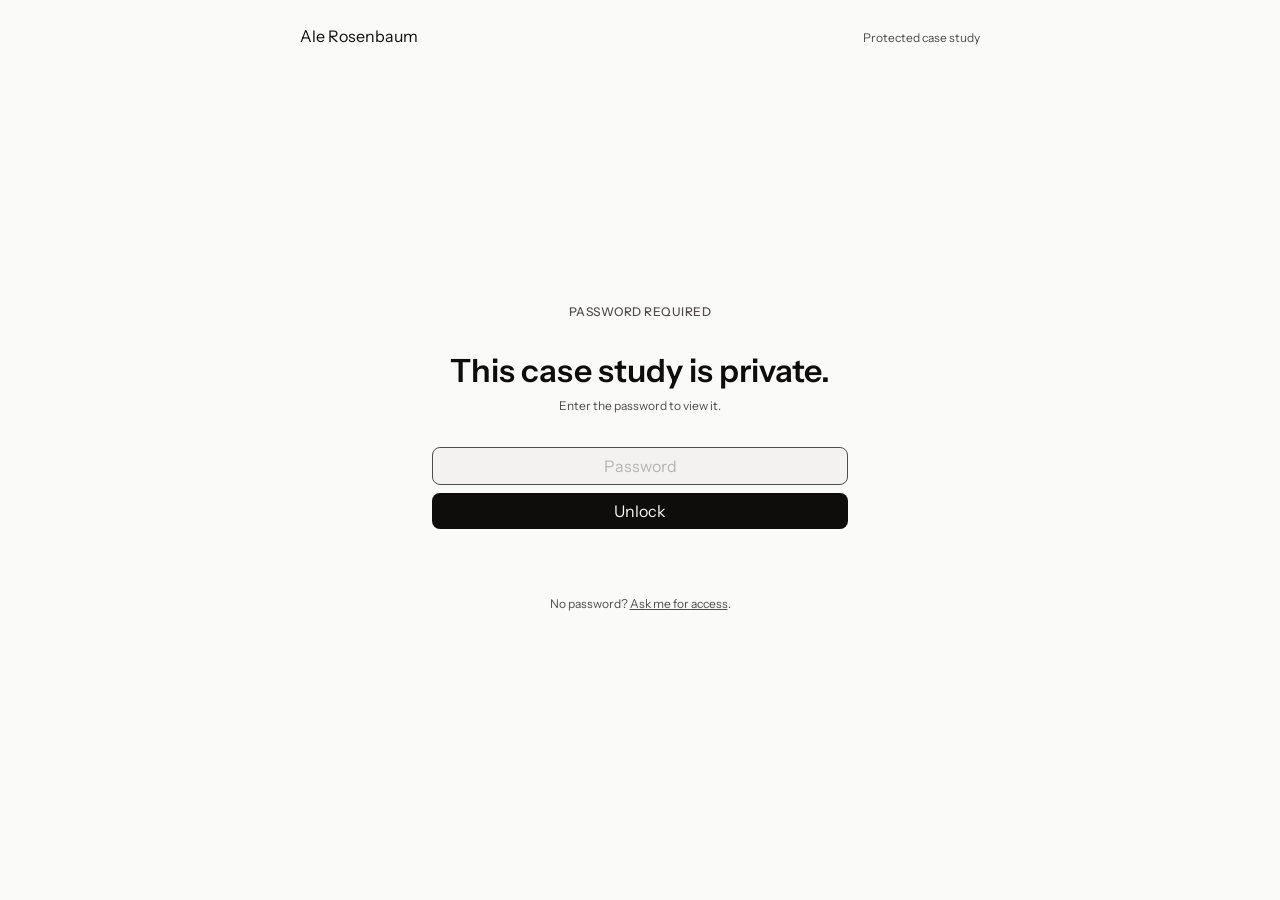
==== brenger.html @ 381de9c8 "Use bold instead of underline for emphasis in the cases The cases underlined key phrases in two diff" ====
<!DOCTYPE html>
<html lang="en">
<head>
<meta charset="utf-8">
<meta name="viewport" content="width=device-width, initial-scale=1">
<link rel="icon" href="/favicon.svg" type="image/svg+xml">
<meta name="robots" content="noindex">
<title>Integrating Brenger into Marktplaats · Ale Rosenbaum</title>
<meta name="description" content="How I turned a large-item shipping gap into Marktplaats's first integrated Brenger delivery flow, built iteratively from chat promotion to checkout.">
<meta name="author" content="Ale Rosenbaum">
<link rel="canonical" href="https://alerosenbaum.com/brenger.html">
<meta property="og:type" content="article">
<meta property="og:site_name" content="Ale Rosenbaum">
<meta property="og:locale" content="en_US">
<meta property="og:url" content="https://alerosenbaum.com/brenger.html">
<meta property="og:title" content="Integrating Brenger into Marktplaats · Ale Rosenbaum">
<meta property="og:description" content="How I turned a large-item shipping gap into Marktplaats's first integrated Brenger delivery flow, built iteratively from chat promotion to checkout.">
<meta property="og:image" content="https://alerosenbaum.com/brenger-hero.png">
<meta property="og:image:secure_url" content="https://alerosenbaum.com/brenger-hero.png">
<meta property="og:image:type" content="image/png">
<meta property="og:image:width" content="2080">
<meta property="og:image:height" content="1170">
<meta property="og:image:alt" content="Hand holding a phone showing the Brenger shipping flow inside the Marktplaats app">
<meta name="twitter:card" content="summary_large_image">
<meta name="twitter:title" content="Integrating Brenger into Marktplaats · Ale Rosenbaum">
<meta name="twitter:description" content="How I turned a large-item shipping gap into Marktplaats's first integrated Brenger delivery flow, built iteratively from chat promotion to checkout.">
<meta name="twitter:image" content="https://alerosenbaum.com/brenger-hero.png">
<meta name="twitter:image:alt" content="Hand holding a phone showing the Brenger shipping flow inside the Marktplaats app">
<!-- Google Analytics (GA4). -->
<script async src="https://www.googletagmanager.com/gtag/js?id=G-VXNMWSJCZE"></script>
<script>
window.dataLayer = window.dataLayer || [];
function gtag(){dataLayer.push(arguments);}
gtag('js', new Date());
gtag('config', 'G-VXNMWSJCZE');
</script>
<link rel="preconnect" href="https://fonts.googleapis.com">
<link rel="preconnect" href="https://fonts.gstatic.com" crossorigin>
<link href="https://fonts.googleapis.com/css2?family=Instrument+Sans:wght@400;500;600;700&display=swap" rel="stylesheet">
<link rel="stylesheet" href="/tokens.css?v=76654bd0">
<style>
*, *::before, *::after { box-sizing: border-box; margin: 0; padding: 0; }
html { -webkit-font-smoothing: antialiased; }
body {
  background: var(--wash-color);
  color: var(--text-color);
  font-family: var(--font-sans);
  font-size: var(--fs-base);
  line-height: var(--lh-body);
  min-height: 100vh;
  display: flex;
  flex-direction: column;
}
.gate-nav {
  display: flex;
  justify-content: space-between;
  align-items: baseline;
  max-width: var(--column-box);
  width: 100%;
  margin: 0 auto;
  padding: var(--space-3) var(--gutter) 0;
}
.gate-nav a { font-size: var(--fs-base); color: inherit; text-decoration: none; }
.gate-nav a:hover { color: var(--site-color); }
.gate-nav span { font-size: var(--fs-small); color: var(--meta-color); }
.gate-wrap {
  flex: 1;
  display: flex;
  align-items: center;
  justify-content: center;
  padding: var(--space-6) var(--space-3);
}
.gate {
  width: 100%;
  max-width: 26rem;
  text-align: center;
}
.gate-label {
  font-size: var(--fs-small);
  color: var(--site-color);
  font-weight: var(--fw-medium);
  letter-spacing: .04em;
  text-transform: uppercase;
  margin-bottom: var(--space-2);
}
.gate h1 {
  font-family: var(--font-sans);
  font-weight: var(--fw-bold);
  font-size: var(--fs-h3);
  line-height: var(--lh-heading);
  text-wrap: balance;
  margin-bottom: var(--space-1);
}
.gate p {
  font-size: var(--fs-small);
  color: var(--meta-color);
  margin-bottom: var(--space-4);
}
.gate form { display: flex; flex-direction: column; gap: var(--space-1); }
.gate input {
  font-family: var(--font-sans);
  font-size: var(--fs-base);
  color: var(--text-color);
  background: var(--gray05);
  border: 1px solid var(--hairline-color);
  border-radius: var(--radius-s);
  padding: var(--space-1) var(--space-2);
  outline: none;
  text-align: center;
  transition: border-color .2s;
}
.gate input::placeholder { color: var(--gray20); }
.gate input:focus { border-color: var(--meta-color); }
.gate button {
  font-family: var(--font-sans);
  font-size: var(--fs-base);
  padding: var(--space-1) var(--space-2);
  background: var(--ink-surface);
  color: var(--on-ink);
  border: none;
  border-radius: var(--radius-s);
  cursor: pointer;
  transition: opacity .2s;
}
.gate button:hover { opacity: .8; }
.gate button:disabled { opacity: .5; cursor: wait; }
.gate-error {
  font-size: var(--fs-small);
  color: var(--error-color);
  min-height: 1.5em;
}
.gate-hint {
  font-size: var(--fs-small);
  color: var(--gray20);
  margin-top: var(--space-5);
}
.gate-hint a { color: var(--meta-color); }
</style>
</head>
<body>

<nav class="gate-nav">
  <a href="index.html">Ale Rosenbaum</a>
  <span>Protected case study</span>
</nav>

<div class="gate-wrap">
  <div class="gate">
    <p class="gate-label">Password required</p>
    <h1>This case study is private.</h1>
    <p>Enter the password to view it.</p>
    <form id="gate-form">
      <input type="password" id="gate-pass" placeholder="Password" autocomplete="current-password" autofocus required>
      <button type="submit" id="gate-btn">Unlock</button>
      <div class="gate-error" id="gate-error"></div>
    </form>
    <p class="gate-hint">No password? <a href="mailto:alesrosenbaum@gmail.com">Ask me for access</a>.</p>
  </div>
</div>

<script id="payload" type="application/json">{"salt":"XgG22ait2ogkDpAghJpIlA==","iv":"+gMbHD+MfeRUhUwr","ct":"3xi5huepvZDnwLCsNQYXFFwarR68y9B2tAN1ujJgaCv4TMz6moUw9oOlrnkNKnM3EEZJExkuZr59v0bFDJetBJyKGpbymybIgZdUGTa8hYCLU4lE1Zhm1XmD15Gl7a3p8Wsly/O4PySgueJWkIKiSpgKsplfO+cv9ytAqOjsPARjo0mkJyHsdoH3zZ6mYnrPi5IQu0ZyyJJM5fn5PDvMZRc9MTpBnusPlifeP162edZTKyDCXNTwNIXNH7Dq71mS+ZK7jt/z/[base64]/gRNO02MF/IVNq4qaappQSPU96enE+5hMYLaSrvoYzuf1bBAIMXZXhljDI5OBzqhnt+HbdrUAQUs2JA7FvdHC7wOYD9sxl8DG0vsE72VDqbkuS4kPbpqo8TpAJU9CTF8nYbIJPU71+WBFOKUGWU/HCRQdzyWFNxH3hA15hR5zrSjko7dtbnolK/hSTTfZFcwYZRdeDgwQRtkRHta2KUmtoD5YL1DtWH6K2By4nHZDH29hShGecpm4HgStXZtwyRQ9hPsyNZ9O/tl8GyBMq/9utJz+XQhV7aBUoxP/TcoieAmySAqjSw6nPVTnvYK5DMQxL4sQbY2nI9LoesJqyNSOGNK6wBAgaAY2+rXpgYavQN+ptwekVrSJq/gliiGaRqrlxb5l8dhEy6BanP1WkrpL1u0HCtVO47ymVD/D35bT9LjmMAwG9qKGhDDLymEOYY1Xbnv5YqVIVfuioUxDkXDUn/0ALsg/fqUPyk7/CzB44D3WIa9UzeuMzAkkvKmv5l1LMVFicjWYWRO7ba6OYT5Fle0mAUK1USvj+KDtL9KYMpo/4+5edQQebePNYEYKp9SffPMUBdCACeWjcZzBRw4dJe/yobgllEC3WUciAnoUeii8JxhDfNTE9sJ2d/QbjiQg+jnsmK8B0r6BS84teJyOU0rSnCXOS7FNFrJ0ifc3A4g1PsLXERK8znbXKFus2GkQ6SO9Q6x2Ktah/A0p653SE6m7fbOlew2QvapuPFoQW3g5ERaSDKFxqpHXfZX7SeeVgDxroi/Q7oBWEnFy/s10rWrhJZJmtHb+Ec19udI0k4USr1P6NQJNeQ+kHqH0JkiqHWYOyAYmZLlPR+vvk9iA63ET3n/HmNodesSUQyp2g+bek1jDvnPOaOuK/IMdZiBN1tQIMSRFQrWWq0jUisH0uG1pe+Qohs5t1FZkzHT9/+QgY0NMdFmDbV4w6yL2F80ivOAOY9H550Etct+ODEnB/[base64]/HmHurmDxRa8XUzdVQHtNtyV5DaLnMKTWf9doJpXn6LXEVy9BDRwI3zAgMHIFJ6ZYPf0xmz3P44Fx+t1I9e3TTz8BIa9tYl68ppTDL7am6WBUeCOGRRl11DwjUrAAWIxWP7f+rn1INcIHt6FY61N8ojhbeaT7jVRLHSXzbMiJLYepnV0A8kJ/xpizSqyg/EaOTq9CMFnZT5p6086uRreRZLfpe1JeOP5ggWnxG+qeq6Mdge7QJ/vXWOjpFHBPBcKUOXPrIdzMkoFoZpuYI2UhgObpjhglZJBCpQt0kUz4d8IJ9Z3p7SQ+Ceg3fGgRmtR0eF9DF7R9JLIZKV5gug6gZVxjJGfo9q9qRVDmiwWy7xMvLuWglMmZAqBadTEx/udwYMXuWSVMyPyAXbuBz1YyYCn+AVY66W7ABGmN+GR0e4GOigifgqcykltsI+zcFNm7KMS5q8updeQuWWij4lEBUkki257KjWfA5jSdJ7RWXEaau+WLMZAJcN1G1OT/aus3SfWZQGBaDAwnIzOMHZK0/xaD0C3Zh3AT47pLuq3ngbQ2jF7Yt3bGfSOHyaVjMy1EnzxKpU+ocpVTMA+tkw56lC6cjYfghMZlJ+Cv8HaBldde+JmDw6SnWUD11O8mAji5zM1nfCMCtnd6vpOC9zSvjZ3hujIBdj1f9SrYVbAlqPLUHTmoRxA/[base64]/t4pg7tDmntRYd1GkOVILnie/+pYbk24Aomye1xFLOjGkEyXbjjAmWCgWv259XrR+NpHzCtUQIOPN3vsspB8UFaoGPDxF1in863STAh+83b7NJP8jeg0msHeyMv0nYttT+gJcDPm8654rwrdptbCIVkANIyDNaliwryixsa2eVQi0jYFSrhU7nJQSvJj8iHMrb6jyiQ0gAdC+HEx/29GxaecKRgQPyxzx52BM6rgumy5GoXv2ag9+BRpt3H7a23KvweyECG14uTNBPFclxxFAJaRymDHpzeIAxYR/aIN65TaQjiBC8j3H2dmmyS3NvRLPiLmFS2IoBe9U/2bwOlINElzyH47qGGBbJp6oyZVlnlF8iKT2Cn5a82AV1q88k87+dU5AkZuBJWzOHQDLfm4HFlPKDEM3g0wziTVT/EP6hEsoC21+UuSuH7ZE/nnWGxyi4xdWqji3/jyjmlUVOY3Tbjl+QokDfw2z2QEwY4fpai70RKzbArCtAbSp3SLsowOjQN8OgCDwyVfrjCI92dLQ/wFr8fjXokoCQzO7yPsU9WlAO4qaFb6JanW1dsK9c1iyB4nBtzFdN31mdN+PDnDjU/[base64]/Dmy13mP7IouSJEodQZTArn8Z4yT3Th+3yyZMNnAM4CrPhoj00vMBb2JoBHRbt2BGkX6mBJNix5VbYPaHy86aEedszqMQK6BZ8h6f44q/9pNxLY+aiKZkteWCr1CuGCkcxt5bUBudFwUXnfSAhSiBdmNWeW3onLtWLIzYKLM+OLGwOMoz+YfweX77CzN/gExlFV5oYQa8wdWHNf2TBQsbXXh6takj2WNI1L6L5q8cUgFRfM5WyHDZxqPf0ZsYY8knNW5dZBDeTWnhKwf72yQbdyoNfKm3qzcDJ7gap62BtvMac/2DPvtcK/0it1oeXZVzJbBo26dOznbCgz+ZGFVSEZpq/5KaRcTGyq1KVv7DtefYFGAZ2VRd+YcQPedx1VQDAUmO3pxA4DXb2TefCjCABq7SssIww0lCvi1PnAKI2cUJYyT1tJY2zh3gg9iRObc/+nnCENOYfgaBD7iFJpCADHbsvGKEtFV0SkmH8e56iG08KNqbxeBEX9GHVEL3zSqdU0SR84hpY3UdB9GHLOgub8a+/VxiU7N2WrDsRSsW/[base64]/Ma6v2wcXNwnA3Aq6awJbhx47arq80Erb8mHjs6JmRtcNsusKThWKAS5r1dZkSeCZn5ubCRgPDklZ/6vS91iIXE3RKgmnb4kxT/IV2RAJWWsEcWkK63N5VvEGcZ9GKg/oqE92jP2nJpdJsgmyIf5OLcHAAzZIG8g/EmN2BpmQVNG8msD7qGiy9r9LKJOib5J3x4MPL3ZXrdyu4kOJFMR9oDpG0ILhoMnOy+qQjqGCkQ2YavLeWhh/oud1yglh/XLZ2mbX1MI6ZQCcLDYFzaR29h5MtWwrcmAktKHkjy76HIdcRX78RyrUbCi1xSWGyrpBavWVHUDPcR60ejDFidBKpqmgQw4Bq0xK8/JueTYodRSz2B+0aTRxjtuVWmokTZ5Nnz/LHardf/PeNlD4235yxQiGfhL9C+pAiwhCNg1Qq4kTr9kxVnyz+X704Ziqii/mI4MAI9NMdCX7NoMfEUWnqm1/PizXpvSDsgLUXEsqFPyaBVtREYKaooX/oGgV9kIGeJ96K76Y7K/HLKZh6jsYCBXXExn3b6R/MmJY+Gp+Z4WY+AiKnSNLaCngugoyrbo8rD6bqFThA8S+vOZUYjRVEYnn4sBDiKgpFeeEKS/QGATKX0IDp0tc4iUE8CPpSxzJ4lirW1U8m5Jcd0dkrBLNzEn+TscgXgmO0xGJBt4vQkjEF/4gFH/NjqWX0Osk7m91YHbLKNU1upDg90erGHHHT1JvSZzOgMscGuIhJfLQf8ntjoTAVfgRKuO8pwLUY1sD0s1sqEVwFeQhLc720xvcz6S+xMgBqrJRxOdO6xQxt2dnkgMudPyEn33jWnJGhDbN0V+3Z/s7oiY0nUSG6nfklJXGMeveVp9RGx1yRwxwi4ZVy/zY/9JpTUU9/aSO9AFeAybb09j+yYRVl19BUCIfvEDErunGY87FCbUvyjADHFCeqKJgnjUX22C8q+ou8RiZEk7VgkCqJ5I6XJ/WUnZQeI36hRITEqYJMIwYwlfVn67XRe16F9JhFgdTX4RD4mbetwg78Dwhr16o7vQA3g1QVBX8cUwnS9ZWEa2vGVmzzStyJ9jNRAF3KFVoxE6K8njEQoqWNOY4L9XmZ/O8VOUZpQB7UkPJHibzwJSL28D6I9YgAWm+hag/A10Iai7sh/QhIyrDiTshtLakY8KeRO3sgZ9qRaKARjWsgrqYPCkG2+PwNklN94qlI4/4zAgyGCjdISknHt+mO4wFCboe7xv/yc/jjPU08ov+AWeFtegMp5Wn/BplcwFcnRSuWjhG5vzcFk7e3wrBCisloGCKHmD269WeMdG8rE64/[base64]/EUJthZNznrRuyqVQTvL7kQaJ5md09kZVB6UpqZxQHnf2n/OcFRiufx+yxqiYEJYYujmgfdrrHAl4vn6nVuIwi689VGmkhQS2MTiktHkt/qO2qYPxUOK6hct7kiid2Xl8O3elPRMVp3XpoPGOIadqiAPeG1M/bWe/MJE684Ow/pCNysv0bjO463IQzzrIKWSDq1UInFaKqtJUhX+6Uf7leIvGoOGCe92FjsKDkDhH1MnbXXIK7+eI8yXcv+3b5mcs3qsyy1pVoEqU21HJLNJht3SuTecNUqHHTC9HGdDct8xZ+Tg+ucLaOVWSy3ATcWlYp5VPQ5eFgdSjD0TpgR82sdJreZneF/PdBxkCC68doxYDKjf54ZcWwaSYsWKRYgGjCIDqyWJmkX2kse1RQLawz2CN9kaTB/Wpn5Nm3Z51fxKgK/AQFkcsyuw3AkexSuoZBu/RmSwZuqbsla6MagY36A2SnZ8TRC2q6VWg92ia9tD3ii+1AaLUiLJy27BKCx50u9hKw3WQZkgwWx/FN7qMRuplH1RX7uRMIzlgeiQlTfhM2fwMBYzrW4OOhXkH42zyx+mwIh7RCGmivUnt+6j92UOsKdfupCKkstp61HbT6ZSFX11HwKBx1nFPEpM3NjzkSB7IXVWMcp89oDlYtQC3S/eY9C5v0asJLZX4+Qwca4tQvSKqghfWqoBpvRsIZp3e8qEtnEVtXOMn8W0P+WtG4lQCRLYhrXW1HW6jEJrN8cU74wELOjD8aWYM9j/yzDmRrfRIoKnXN8z8zl64uLd8Y/RC6ajyzHBJHGZeuLK9G4E8CN0uGw6a3mRNCP5HIdAAAb9Qb+E0BdWthi9GZuDiu2/psBl774UsRl6FHpqxIwUutcG4B0WKXt4yCARyvhQqcvM5ogcPFn/XLjQRip5uQUT99v7A773fGH8sruUesPjUHeKch8dMdHakqxkOYRAT29IVBiw0DHqiIDvMdKxWNX16hM6Ar4/tP1wHLz95AD0anvstaonvT1uT3v2gbgWNz4N38lYHBW9UkbWIX5KjIchF33L6TRn4BR9JZMmwU1UL/qWHWhEEDZ+sdU0IugrZMibwcS7umKbD+LL/L2MicfgHCpP9rZ42yiBqszpRgNnVSvvHqTL1bjFfngBeebuwj4lf8nfGVkfyEzs8Re9gml+yv+79Mwqa+KQIu2wQI2f/nyPlg3WXIMEgtt6WSeiGLz7i7ulPH3T2zdLyD5S9lN0XfKVWzMhysyMJ/UVEWEVrjCJ0DIHxBbVqzK68L1gzQZ4wF4ZvnfwVn9VvPHyRcwR21QIZSrZSZi5qrJmS2Tr0Wyfc8kb9WfcV/51Eaoy3YB4R7BigVMWVgjU8/aluj18zkKqY/rmPNpd3VTBgrmw/KoATRr/ufk1+c4vpE+fzfe5WTgAoIu2FBNCDQxY6QYwCF5Kleff46Kn8iySPkdi7oKgwSB+7vkAsHnTQwHEd+hcpltj6nJemXLnzKMSXAshhiElIF171vmBGuxrDcnKfflkBjxiA5noCZyGBQ4gmZ8oCeHlfTcr9+L/s243rRCTiYSl8sXY+V2S52U6tfCm2ZWTFWGKrONY5CwJqfd+YwlyXhEG/HDlXM0wsYcN87NVH4KAAQREvHjsxgQm1P/anTmW5YeMQD6DSkjBymOVxryMkP2jP6tFlEifXndydOFrB5AFeHfE1PwmCidZR/SQANpi8ASh+75KRI+TNPqlRv5PRHT2hci5Oy3jB7qNrW5gsI83d43YskLkrOjI19/WhtUfju9iPg60d8kPu5F54HAVTm1pIN7+pqGzFsxzDixzAAg2vRds3Dm4m60yKfZ+AEnkdTIAQuhRnEA6LYSb0cQqnZ+C6iR7QD7YIqvS4DZcRLB6NfeDwXCL788GEDP5D3kuEBAfzM9gT5kRhVYP2KpkCQ/xgQQyYEDJXTEOd38aa7Xn+ohFOtxSkd/5+xRh0ZZmI2ZrLYkBPWtaNVwpShnH3EZ2VWSxR0EQSl3/wgIa5ykSS7HHfOKutU7JUerZWHVdJKO9uHbQEdN4jlnEns2U1OcX2L8By0W2Jk6iK1UUAYoMZ8giOCBK9SoXnxXP6nkXqJLGmlGb/J1muiJNevLBgsSl8ggVUWniHqs0AxDTGHvYU4E6NHPzgBHYpcCiwWtCMtkAUhC+mY82vsdEC19A2IlHYrJh8du1GvLe0pjwWErrOkNJpPeBHaHx6sXrX/hZhU0QyH3fbI2CX3ONUtOIKj/I92hNFHBcw6lo1L2lAN1Z/kYZi1ggEQyXCTXTQ/hfgeeySf2tH9lpk+xIn1Xu5t32W7SXybOjKFDeuYJweDH6VxD9CJjC/XFDEAFvgxDnJp6UQjkRwGG5fpArP8AQlup9aCMHtRNf4v/HU58XDgrJw53dPDRIWRO7cR1XfUcfPqCf7v0Y0WIYftnvfBUVf5e6zzH3Jwm+X24uUGYn9E9fE6L6pgD8thvPFev/kvKXsqqslTbOq1cvcXpsMSoXbyQD5JT9cwplucq12kB6EdR9DqdAQt/F48BZcH02cn+VWJK8fZsvii6u5uYkDKvXCOd94N+Q8dJSanmmEZmfweBqU9Sar15WQ8t9Oe6tiXq0hWO8EN6WfkFKLIRNWW1IUyHEf6DLHqBTI9ZMLUmTv6O+0BjN8im99Nf3LuBnwR/KHZgoYq1tL/yP1DYrmYZOo3lKdgbAmCGNTr5MSBZNaKWOq4KHZMdDoUU1VidYD6PQTtIPOnub+SILEAZpk1pl7OArdF+JKcamGF4XN38LWX1AtFgjUous/REY7ecRmMiEpaNKG7+MlY+h7k30LEBo5Hj2pn/574xR8NoMebp+sY/0pLafioRhy+RA3izN4wovmTRDLIBZYggv7rljN4teLTQj6XGrq2Vhm9DDqN5dg5Sgy3Hvi8mM3uBWColnebU3dWoYIn568GdBMYFODUM5zdP/djL/NRXU6flhsVeUknOBjmaFmWmN9KkuFkzwg7HL5ImN/3WzRnovoCyWyCdkfyOF9kw2dm1oLU1vBq3pUlqpPsHSTip3XfrLWEICScA4qddH6NJK3kDVwOqtQ+MMU6Noo0euUX4YFg1YEfGtS78mg4SQXeePzI822Vggk1rPjhYQ4QnS5dPmTaeThI9POCx5D2Swh2H4zP3wBd9r/81lMMExuhuCyXbKaxci3EeAMBWb3NSQg3rqEwWoK9oBNfRQ57agOtAFdrtQ/MLiabNN2UgDwptGQxwCEFkPHMqSutwQzvHtcTsaIPC6RrJpa+9lqe6hcRMb20fKGCcdDI1K4cs+Dv5A/jUKwsK8hY0KWwmN9cVpAKFUiTGdsqOATne9ExT0cfVgayPfrEptPtosTz0llV5Yu3ty2kBabvPoklhF+RLGGJ7JXz7xvG/qc3RqjQeNG+DbAADZEdLOTQnY2U+VqDL69s9AiF90oqCxB98pBjG3M8ExjzzWF5CsQs8xNz/XHAqMl/s0taSJcijejlZhStaxcmYOxY5kn6v6WEaekBcILcq+xuhkYjcF2h6FAZKmg5tBJmTgr+jY/aUSTc1h+IiOzjCmTzlM5EKJJZJD28TWEYjLXQBoeDJxLQVRBiChiGkcShCeMpjGC3+a0OBEvtExihqwT4blFd/tL4m5S4kulTheRgy0E6DbV6cWF+r5F7npBhi5klE5Dzf2CV4GQq+d1WWBmi49JYTK0mo6T+8P6QR/5w5jlJgxqwMis385DcJMEST6cv8YEL2F4Wy/Y+cRxHXWc+c5AxWK3O2LuRJUCVCnz5X4BeYeipiTB7QIM/XvxuAOm/0KL/XMMuF7opGdXIuBIqyNOqPnPFcXfZ9RxIkxXNHjY+sgraXmR6jLXX2QGs9ld28dUOWv667mesf0I6rulWVaa+URViTcgG+jF1fjXLEVLqbEg+jsMOq/opUm5lCShrCHwZmlLibicGvKe/yoFKdxFb2p6MlD26V/V6/kbfTcaadN0AebTBlrdc9QX2wW1LNMCuRKHs69Hc7zahFMKAh1Svc4vXVwO3XL6VainGvyivHb9Yg5awotyFib5FIBbs+3JnnMFDhL0qIYHIZz/wFgWzOBv14SUjeeJ1GE73zCwaK3KhXJysKFora+u13etL1E7t5MPymBnB3om6NxHJYna49koqCH007sj/wgjfGXQnIjD0e4qgE6dDdAB6cztwk+FZJtgLq+IjIs8oJi7dJiNoWNTyZjpMlXyzuO2GhG3fZj+RFKBuvccJOrTxqZeN/ULt0KyLkIfvCUnG2KSZqYGkqIy1W73jCbBEIvuT4s34f2rBJR7HoSvi8w1rsp38Wl20d3o7OHOaCWYqFNCH3UEUuJCHu7eydq8j4hzEDBm6QslpvPhCU1QTUXhHaKhxEoVLjQwJZk+qaGvy3lrf4iVScwRdbgw/[base64]/y8MWpa67RIO4l+2J4FzLYkRJ0Je/pu9AQ1qA5giOJ0uojPCH8Me0QiA2JwLBD4jgj5m3j3mwaSk+rX0FkiRFTpfllp5KrXQVdqa/LZy+83xWFfXYRxTAAMVSFSCqcaYwHxItSQUbz71PAw9/[base64]/[base64]/ShGKDoVxMPutVNG1llT9NC1yPkOkcSZNXZs/n8R/h//M3o8xZY3Deb3+2GwaJhM/rEfost/yol41w8ONibkidMinvTML+dwbYL/FcD7VAtPHWlIFJrMmJ3SUJLfdztsy+oUJ7MvhianTVihVnBpA+IYA950XMlshv2SrvjSasLiysisdflTTG4QbzcGdDA/[base64]/A9uxOEEaBJrToU+qJpBF7rnZ+smzzcVaqOhsnI7GG+2TiIwHOdHoBZ82/U83tqgMuQgSSYrKr6DNajZF9LN7to84DLXPu/xYZotRSxMxhu/c8y2oNeDTgAnBtYYugxL84Z0BmLAEeJ+xk05rlDFb2aMjEejmw06mOkSB0eIxZhDBfbEib9h0rGqWnOyBhIF3IfMqDQPSh0cKvn1sIpYAKTmfPxzErTwH0x/BRvkM5qdIdNY12suP9F9NI7q1sczTZBDUxas23iw3zarYcidt5TAKke8tt8ldCpglX2FgfbO9YXu4xodnlqPt5tyaIgWoPTHU/vQy3AkbwWmddp2NjoSSmvL9faQfeWPVSOqOtkEhtJdTgzk+61z9qP/[base64]/BDLKaqaphG+jrkakIJp1PB32LCqM9fMmd0IvQDFYQ2ouxQgtJoJtjAldVjrWnJ1XB5fQGMuDuEq4qizh3+3XxXcQSdQHhXJ4JlYuj3oOSjdMoNJsS5PpGY+pIMYcFZCGPeObw89QKxnY1/2gJmPgxJ8VtvXlkT/DWxLtnuApj18up8hoky1XbCM0IrlBcdYHTPPxdxrydsupQ0df9IJUi0V8ABTAyZwnt77KHas4j2u4PuFjBXu75eNVuxkj5piZvSQt8Ga6maES7ZBX3rlfB2daMh8P/x2dugamxHZXUqmSZPcOYIRAR8Kx2stQhgSvKQQnBa+vCamkLnDSHVWCokbPhI25fl0XdAeXjpiZhfLYe4CqH4YJAoQGocGC5gi2AbX/KzwI13MK4vHSST4M0Lgi/vVJ21Jj5jVzSqCu1MBQUlj6vREHbbHA8f1rEA/z/Uyq7BycXNxQb5E8MvdzCuNdoXgOFZnDLwwRJtVq31ie4JsYyR+kO6AB2Pu4zIiV0nwEY7Xc2NbGegGj0P2L6NNi0CiCb5D0BnoNRYSR3hBW6t0S5vDwHRBV+hbm0E6+66XzNX4oqty/U77+euzug/vH1YcVhEL6wjqeTBfI1jxgbGftDwFAB+A7fHl2GaNmiagQHBkAty4q3zjuyCdYaQ657yU9lQJ+WJGNQpB+SgDQRm8gQcy4HPiPDieNA/iStibVp2moe7dpdmduZZPIBiUMGrZ6zqVl7MQoA5BBm4cr53ynuaGsO5o0J3AP4yHX38vKp8aZrNjl29vKT/WxF3lPl25tH95NrDZ4b0i6emcyxgLwcO6O/txp5wPcubh+sBVY8ba881PNtquq6wfpImAJoCzIm/Jw7yrUvGn11ZvgC1FjN4M8sLRUS/ISoEABDBubIdTs0r6/ZvPqOxgklKXwswSK8wmZYyRe9RA6JbWHJUQ6w3hmv7gMmW4/psC/aZRou0wfkEjadjXgxTHr7mefIHK1GKv7wXxzFEtIYSeWtTbSWPz1LCu+AuMIthMIA6bYpJO8kXCv9z9yVkgdDYqnZYWAj7evfkIS71+J0Dr5DI6/[base64]/WIdiKfvWMBDmn9Xe9bsQz7gAqFi5henEi4S/[base64]/tFlVJkClO+bbSAYJ+ZiaQfwVIaWtKAO1JUZ9bMdPXEMZcQQlC/KoxD9Gv/0jajNpOWYCDaTqR2xCNzYvf6N800bM+EixtDoD2JTPBo2dJQIHVqVULUxyC0tgwcoJzoggImngpeHCSoDGRAal/Vmoccg4dA1abSGY7nTBEwuu5eGyzKjoAWq6imhRlwq8I9dIQ6gUQE/[base64]/G/[base64]/317g+YlseYhxLQJUehSwMrF6GqdRYFu1A31uFdwe3jLKB5YHxzVmX+RKFojzyehVQQEq58mChz7aklIk4OC3CcNQZQpgXYW6j8azZeJGej9a7aSQ0Fl48YS7KCKz4M+DWb3Cl+/fVu0OGoHJF5Cx3NSmUNsdr3wfs/u/v5KBoHY93mVUu7hNfqYI+K6tvj7AvAN7rb4jArJ109gXB5g710RgWc0TAZgtwj3h/12teGrWB2/1eSPNDou/B69+WuN5E1nx19YcWmaZNq4GqggqxaKJEoBaYSkNyEEmvW+d+/ZNIEeQT/YPr2WYhxzeJDAi5r0scxhS3lqW0Sts2AZc4f8P2pWWORWd19aESn2me125xNq/bmPsPVvGiq0fzlKJnZjF7DnUlePen6UaKqIsOY7EbFtLTD9ajApbT9e4a08NTEU/np9cD+Kj2EcF4b7VTDGmqXxNtiqthIYS47ZzNNQyd42u3CnTweCKqhY1r1Vpz+JZUvA+95VdCB3kzh4F47bNiPrB2wxAXXTFIw8XC9atmjnKdQ8mKLIehjIku1m1TAhyfZl3zUKSHZujzP9uAPJGKLPb4LM/y+31oPELRvmZm6MWBQeEHgrmsgWih2p+oVeJtzoC0OhtBLZISohUxVLg0r2k5XTay8gb5w+ikeHr6Wpb0PUI4xHujbbEaxQ5JDKpXo7OsPCQnAN5S4O6PQplCpDFEw7ZzeJKCTuzw8u/9hKd7681zZhWRIYA9swVnHg2UJmxo3FsF6fFS8v8+cncS0H7D9DlKI1SnefS49G9Z7gSIMis8rSZQ35YW+7a6zZV/4UuTBfNM77SVB7OzKm+xKje9fy6fUwxVfQtxON7nlWuPjFQJqKcIgzyNlFxHw2FMqMRZeYxwxD5gCbADMESlCGNqSpUIOWI3D3TktedZHqRvDPL6QD2TnGLEl+eR30qmGy+XNJInnwNcnwdl8hySC5Wx5elFYqBmKzNjPynbdS/5BX92N5lICte2fs25Z5ugg9j6ZmWAgHcNk3i63PGRQfhXes8DjFK1aRgrlLh3egP8fFtdTYKMVAsfhNfVYL1YF/dVzyQlLaHMZIhKhuZ6xcotd+HBjHK7Aakr6YIdJQQhMbRyshtAULL4X15cM8/4FSE5AmJzXTe2i8eGY3cYFZeN8uJgwFoMTqjkuc/WhL1BkYABJ/q7+Ov3Hly0KPS6Ais8DntorE2wp/VIT16BzrGSmZ/BEj1Q58E6YD1q5e4FtI9AnOqDocpvR2hjZ+1mNxG1d9p91nUT/fXT6E+YKcXWo8iKHWjWhv/EaWZ3hh+nIuvbJTGYtqi2VOwD0F6jINbFWX0FouuJvzdk1I+a4OX6UX+EAO+Fh0rRSIv7/XBqcccbmh5tOl8wWjRO+DX+NIN/5g/NxB2Yk90zNXpGl1ta11Q/vYUXWUdsFMH7XvocHLYGo/VB3XdivUIjd4pS/YECePicTCSFTSXrLOJLqezcwPtHZujwlxUsrliFl7P6EjbLh6lM7nvEBJQOEyXuGtnbWrbN2HMW6bghr0yBokrHPbd9tBNosZU+eZzuBsGRCvbYNfr+KPOlPATsHZppxD6sh2jI2z5sGIGP5hG2OLSI9/kosRTtLaJWI+1HJF3ymN02lu5hlkwdFp9iBggEXf3wnSnRM0CIVLxNYnFmN3ip9QQeIPKM19YSGQE5m/BGXQsJnAMk9uip7u0eb6owr9Akle291h9j5WbxhEqKHf+Wl84jPdlRgnwN89xY17tReEneE281aYJpx2yeWo+Vmq0arLPrJnWcfO7Q+1WXzUhRu8j9L+spMWUySY6YAkhrLHOTh4DSLtWEvSN1dHBj3u5BqgjvyMKgqGhLJy/Emc2H1hvq01b9nR6Kd5bSrCKESW0gXNv9HNyeF+20Kg8x5yC9A6uA+zax6eTkAcf1jyYLCdydY99Tc593K+5/FSj2tYv5EceOlaMtch1DXD1hYe6XCubVSxgfgM5NvXvPqnFlVUtG/FyqTxAyjC19pCcXKGdEhSIYeUsXBu40AjV7O9Mj2rw3PUaMTluiqJnevj9AWj0KsbhGgr+eXv0CYjsjF7JDVWN0cDxqxW6/B1seABzdnF4dfbfchup1xMrrIpWYpbm+Jff2FT8uerDsjMWmc/Oc36wYfYfdnIMMsFKiu6MaO4aHv76BXmVYS9jRsTJPaq2DGRGVgb9fX6BHsQ0bAX3fgRUtulAD/F8Q6mz/WVNcrvo5/0LuWFbzpWeuQULgpcpIi5Mi0KsPG3qxsolFRb0LnU0MbrTrPJBroB0vaBrZy1ZQ7l2yP7SuE5feI/NcsD+ThUBw4w1GOQCcioM2U/oYz+ZuxmMfPlepcLWEHGQdUWSLFSdBRy68ZAojyHAwtnV1eskM2Pjaee35oU4zk+CrSJ18HPz4OyOO8XCIURstVOnN2HtkAE6d7kMyLg450c1a7Ibi0Ij2pQuuiB58zM/zL0bgABSEZ+UaOFKgftLUMlrurkiCzrU8btaejCNwNW/jsPTfzx5GXaOFZ7D3ZExh78hf9AfmItlzecu/trut9FTTJwWoByuIJ6yr/nnqoEPFQCEOjFteX+LlG3n/6NWH5DBsHV3L4CpAAdWBkKX0djWFYz3w/pJ474ZpKgspgy9/SEqVSCfBfWXAJRVCHPPySf107Xf5yIKC97dSQGu9BmMKpRm5dbEsyQ4lKtyDP6L48BqfZWXziArUy9nJL4SJdD2czXt5qdqzOvoNA6sanXwhWxOQDGIU8bMYzQC0eQ9IgGiEOlcgk+lxA55sccTIPt/CxD2VFkM6YRQyjjJtptSK6xSYTc3/[base64]/0tcjqedvaDd2AGk8DYLeuIInPFUaIHrjvqu07L4Mq371RT3EhDdArhYY3OliiVTf3IHzb+/OeXMN2fMZ+uBwYQsxQ7yIR/jePphPC4x5HLErMDEhMczUO6x34JmiHY/s9Ml97zweegaB3tHBPZYN5txQx0YcYmdYctJGVOkO1SMCVS+cXMNmJn7l5bgV5AI6uZ53EUJoLfOlDEMl9KMdHDSemLrBhozdsk2UDTgwuyxG0WKL6nuFJMYthzKGMJ86JKZqeqFN711bV3UNTuc9/1FLBLSpAR4tjx+NNWt87Gl2QtHQpii9uJYKHwZMXzDkRUpkE8DBhIVQmvOalNPJ7hItSb31NjGQgsJfZvZXqygKynk40gY/qppnBdlWrORbLdMZT108em7ysYCe64QO8Szay62OAND+j412Q5nmZkQKblschb4CCuhkSnFrnso2OrQ9qzQ7/g+vm1JyJlQKrEIPbuQR/FqiMvgEM2Q/XfpjMHRXhVuHjdx8b/xE/yHeFVA50XHTGrNlrPElEINQzdmxZPMpuXXjf1M0XcAeCZ4HNfn59jcQhRzphPL2g0TZ/Z+8SUZci3+s3cQ/z5qR875qU4SStncIjj4lAZ4MIS9UmVE0lL06MaUNrtWFUgI1hSo0gXYYicr34GAueOuKGMs1ZGZWZQiffzsNuH6wVutC6l+lJ49jrU0GNcYWginQy44VVhBNMWuRfGFhly/[base64]/[base64]/aowW89lTrwci6xcsDrImSb8WoT96Qi8ZFE6E0kxj/cxO9++LpOGGpiAcRwW8GCCLfV1bSn59OeR4fbsg+zP6n3RJsBpQe1o/OLvjToci1s4b/5gX4noIBpxdT47ZACt6rKL8pXEmMdK4zcB1s+BoXjl8Z4KFe1XwRkKMHzBvDSlQx+L5QVqVDVUlb59VSyNAameqvL1mgGzM2SKc/6rb0P46gul0zgWxKV2+T5RHB2yXP5pgi+7zz0Nyi05o90WsIjcPtzIp8OnlPl1yhu7ElUSursKUrg/QykKBTecom0Sl/0ygc0Bxt2h7cUU36PriXA+nnOHmoBfnarZGS1oqEmexF1VKYQxocMMZIXqVN1BiRIw5VSzoovnEQc/MK3GFLSTfLD5GfCkCgB3HllNWlojGpUmNozZPa17QrMGVq3x4+b8K3zmAylzQsjKyc7E6vdPOJaXFS5fIODWmV1ylyMdIGA+HS1HgQqZti+7aqZRwacNgvGKh0K9qUyhv3WgMF+28fH1TsDctQCrhIeFN6oP9JzTUTgNn3G/W4v3Pv7MlKmxTM3ksut6a+LLBqrB59zuhhD6On8Kn9DIFq2h9jAVAzOU7AgCdjP61CYcVyLIhyjxCLH9MX8kWUkaJTPCiX1O9e08E6Oj9gGhaXu1+nD/CJ2OJBPjN7ykSmDr9+W0BfrkZQnAF3WP2N/UmVLCkAcb3OB0CqId9paDyLKDqQoxpjlrvoG8vzCgIQZBr1B5ezFT2htZgpbm3nAQfoybAb3xFq0FLORwxkDllkY7yapM8U17fajzp89EZcpC+yB0DD5WhktGeAR4iOYVF2brUPgL7R2Nnb99BgzH2j/riHl5KGO219KK9z4HIZ4uWRgM/Opjey7RdnrJ1XaxWGZSVWFv5BRCML2jp1/O7ntGds4/2stvUsCxJ169skYmBm2GywgeT2YvaB5XwscFBKR8VzrctXc295hS5QM4rJ7OjZPGFPx8vd+X7Ii1cpt/XiZGEBDgJkaodqqKSgqWvi7CrX7xvkxp5iTRZ5qR4FV/[base64]/[base64]/7PGUgn2Yt8uOZcLeaTXl/IA/mZNVMvzQtG6fb6IPeKsdHFPhkPq/F9s1tgEU0KFe74HJJjD94+M1s+7oZ7sCj8+7v08e/J2ac9sBzbyyc47vEhwaCgD0QgPfcPj2Egmz5ENRdOuU+pYwOtSdrqwV55jPz1cere1+PpD4UXsJiujVl2Y715lBCrAc1vSamx1neYXKArtxfFbr7LIpZDC3OQeRBWBMLJHX/0qSSeIPJBIKKOs3uGiG7zCiPtLAOjuJ9hvCXiMtBbdk6UbvN+rTW1ED19JrRjzduZHBYvsZzeKr09wG8aC2B/fNFr6GDVohy/L8xz76drKqRzzLsRRtlofYDgKeZZXiRcdv4QyyvBOtbVWJC/qnnagXiWU0zdImZ0ZJJAtHhLa/WMH8oJ7GlH9R3ceS07+liakXwZ6xcYrF5jD0YGrn/Kc+xD52zkwxZZwn8KODa1G5gGAz0Bs18g11JA9EZE4bfaaeLdLYSjJaUHDU2Ip0wr9RmhVqmIaZRxgQm5M9tl6H+B+7C2ryfLZ/D3Rea90ghavmaBXyqt4zAVjocTLlwNdd/TySiphbzq2XNakTFGD41g7oZQy1GjvXyye9BUe0LgOkRXQqWWHC+fggRxx/kOMIEbXpc4rTC6OQ7HM3J2ptMRUHt26NGbl93gtE8SZ2LGH5rHnhNtkuzqiwzJHqNSgRRo2JlNwaSlCH+ki91uRLiitRaxpX+5iBmEsIW4TOGMptm4Ul+FUqQVNaD98sp1wJnyTuAqDhdR8yP74+Bp1/w54BFXiMSFC7+zeeKqYgTBcf1p0pbnnznEtA3m78pMsKYviQVS8lUCRyBbFHQK48VNXyJ8Tr1kFfYfQwkVXYM3WOSRa/UtModVchceYex3vHNocOf/iKN0vjwKODedzAs/Ufz511oizAmXsTQeE4f5A8RTVZSFTeRXYr8yyu7hwucj4pRBypJqQ/03y5UPtdOFb8UmrKs/yCsoYmnlT5BiWUyrKJ4qPjZKWBg2VzhyNqFVnNPnZjEtUb8ymWQqelJyD4QNFeJ7E0tb8/3mL/Wn7SQT6717hYz0mHoL1wricSQ32VBC55wAetoermyof49aigPbSlocyW+UjXao5jfvRyRh9Zrkg239bB8e0Rwr3uAdd0WxMHHI/NJEFVeAt8nbcsozzySJWQHNP+pIsEd+RrKk05K1aTiIdgrJjyLfn/arShcbszgdRwAKjLgN/zvux/Lq/[base64]/Zuzg7g/cXzEoXz4q8IGoORJkie6CZR6iaFqwKKoQPnhmajSZk6WyNycbv+T9ye99LmxV87FfWjeszsdPwY1TsuWJ9E2KI0Eh2s4xFdnSF5/AUQSOwg1+0Gq1b5I3KLxmI+LqcWYuYINuMFKhANU3UeOpAWKYM+xnVlQ3etBtg6oFDMPM8Et/ubMk11X6nhSwBMO08Gf6YSmkmWTq4vOhMe3VIv9XpaFCGo0XF3cnYvh/J0WQ/smiP03AFYsm/mEJisaTFJjkIGUCjyyj6AN/hq79wHa4gkfAEBIdl4+6edou+CymPz5klPg8RYfOHtNnvxC9/9fbMU8lERkYnNuZsbdViO0khYaFkWmakqHbKSUCtae9YZFSUXaa2a9wR3EVZbBSdmdYq0+r9Hd2X+JbG18j0r8uyPwgv46B36m7UOHNEyBkEcsIdfr1fXuNDZA2w2Cqjjrx8k5xr5xQmdq4/JUomIK4oSurmzC6x3Afmjg4WwuQiXzt2cDAMDPPCPVDXX8AzKYXLFzU9/f5j/PvE4L9pxJEEI0NzveoHqOdMuHU+R2s0cFe5GHid6CMy6ZzPGpdjePnCut1ShZvJ+oKbf1VHsC3bb9LysUbhUsva0nmb/pmRX/RDZQON+Ne4YrmzZ2UOYKMDt9/I4pZjXt1uSiFzL19WBE6JIb5GnHNSWUaJzWbpxj4+pQ7dF+2nL4h5SPWWlUCcGDXCK59Q+56/IAZljQR6itj+3fwqykkdHj/[base64]/kLQqSpeeTkKPiFHoFzbxFpG7p1g8zc48PB0BEyCW5l0YVaesiNcbBKsMHJpAvP/MYZxryloDgTpr1TjCOs3DseIsdLBEGCXPRzPwfcpd0ItEXVTPjNkFyiUEPOadYr81M9mQvDz7cR9Ii5z1FGrRWUqu0MFWY8rrvGvwzaR/W/Ja2xW3PVDZazxPTGghhBRDOlX1OlEcqtvkzfACsqTOdO2zeaVVr9DSMm9NS6qjvepKGAyvdn9p9epZszfHIeKHEDh7J/UqfnEU0+1B8VOMjSTrRWvmyHuib7FQCo5fO4YYMeId/FZw6TRtVRI+AqENOOZJVk5UoJKx9+zgst/OSGdQBFE8xPGX6570kVO9vDymICog/0SZ/mvdGo0zPrH0igI/KGedWz+JcqYn8Pu4KQzUNwt8pFESKwB5p86F4bz/rT7pbcoQzolJoMLQ1wMiFeYeEP91LWIFO92HygWLCQ+JanPu5CGRaYA3EzwSPlVd+gyEuTVg7Q0FBMqSJe2+SpgH4K5EE89N6ntxMeDswZretTpmCn2rLlypSVNo5UhdOven4XVtvPruw0+IsvUOo56e/mk27wodYCJO7fDKTmJSkIMbqzXNl4Hhwb8AJ/OOfI1S8Vp7GXo2E4GYnx47MtlVDYCs/qqYu460iwXcxZqWAB8Wa9tTI2OVRJUHzSQXiMxA1H7FwnnHGj9gPm1BU5uC/ot/Vu2IPlIxtqJNS933rYbjMdh2gMhEj1At9SXzh7VdJUow4kBkQ0k2UelGu5jtnQNNTIrWBljIE8DApzK5Kbrs/0rdIFCDnIZ+KOa4u6Nu/rdmRpkfeqVIP9Ev2j16NdYc6ERAZI1MlitZmZz1cf22Q308OXjNtc7zazFXsb0TzZxJMkauwj6KL5GTHDg1ePwoXtV/Z8PP9z1q9X7WV/W3UAaexDSBB1/aIi7QLarpsFbd2WFTKrK4kGWBKd9d0VAHt10I1jlEOrzueWUAd90o3NgOsz+1rGJ/FrBxlwllBlUD9L9quYRbso9OT5v64cQGzYFOklu7RssDyx/Ayi0kzdp6Z3rW2HE8X6IhjSQrh618ZdxpbnESIx1vPA71/hDqmjK6Dl52IjTWNMVZ7o1KqXIVE9Taxbx+nk+IlIGo/gafVaMNeP5amnKPmwC3qh/iuwCZHCQqVn7qTMvyyXgiIbZHFuH97GG7V772bkzQ0YwxhJOZOKWCtqr1G72oDuw/PFb218HCcdjpCCST2Ul1xKYtBu6+Xpc7+0QqXA1Zp8T0lvNN4/6y03SzpaNMcfq+NcHt+hPLCDKRI/ESfwxKTFM82uqw/DkIU3tANMo0QYSQwA704Py0aHrfnMkQ4oTEC3lgNpd9IhEB7AZfVCHA6oC8pqYgUpQzL/F7tszKiDRRZMtMrlkcMJa9QjdFaDCM9cwHC23O6Ef979bOtBZnMWtNq9oFrSmpevqX5ybr7O/HUu7KwZUWnn/0c9KKvVOBc0XYj4jToYnSPJq67YiymmhWLD7f5//q0p3kcEFmGPYauZAMEc4us1vVFssu6lOoqWDRtDC7dzX/[base64]/J3MUdvOrN+6fLgxIcx30tS2uc+wP7IloxOqpucLyFdAB/ftEhAP7KjNrDGKBd8oHXA1KE6EhtCLyq/RfhDcC+hASISm0hKRkpEwoAlq2BTEd7otf9NjcuDjzp6/CD4IHwU62NNmxE48PKXt68sRX4YxMJUiW+wlRlCm2IuTYC4ugdn16UKfyd6QfBQUibe/QQ8MZPb6TNlg2G3i6VyNgMsmoDRYRsq1Y/q9KbvvhW3DcAIXXlvPnKx1EqcrnYu4gdvYI3sEKG0SamOWL2w/[base64]/[base64]/C/vlhc61OskNHp0GcoBUWFgOKA9qL2tY41KSB+E5b7AXbGhzJlDMxUix3DnF0HRHLZcLN3Q4+5Qhku3e5sJSr0XUIogxHRyyFSKZUviPAgNj3wbsQ/RuOPXSthMRWEs+aob6boy+rqkzf1h/+W0RCIL+ZKr09mQBzeuTNjpLv4geKGeTXf+gpkC4dE1bLX/VVxkrM9XXS9A7xUewBZIxgjWwuCes2gyZhtmfXfkrDzEAfmaJHy996Rs8V8EEsvI+KKQXJ1yaw/vFlYZNTN5L9SAG+gIEc+wNw6tvCLjtHhQGidPPhP1lHrlW96TUYnyp2I2PhiTP60Qc9UFTEc7/9tYKF6jQeQ3kPxwcSfVirbF0ZN3lop5WI/3BhyUG2dv5cWrHyBfFSKB4G2Z7lQx6SNdtBKbGuvBLitO5NhFaZbkfdEBD9rg+DdDnRFHoaGhfnUjmOlPRDiWxRoUIaCKQuu1WkzbWAty09wvesHV61Cqp3GF1WlBdBpOkIJBYZlrFoBkzXgkFd29/etwIf7J78OTeAuxsm+BP1ZPV/zeRQHG75EgembL3oVH7yx6CRennhHzLrKX0zj2kxnJlSIcD+U1oFjznfD4ls9SAsmnTZdH9uhFQsiPDUXHdCnQXjYBIEoYf781Nblgiqpi0yyZIoLwYXI3uJwu/[base64]/cnTqxJBBhi9A+3HeQBGzprUWr9SOy59hSVQrpBMsGGz1eSPGVOtyz3bQRe/0g7EzUzU0ADnvMVhC1C1AHFtM1LflkVxgiivlsfD0hUISFma+ZrK59vYjrQQGZ6l4eoOVpToexXHuIUPAOi/QgT00FC9sdyCLo4tlSD/sImEs14DW0jyxzugQl6PrFJvaUaF+FA2JOYVFd37iJGEZ3yyawyHcR8IMI0RFBbOo0HGMuAZqpm0u27/ITJQv8NbM+LZtJS/8jVYS6yXj56qSdKsPjAoJeF76dY04rYOCskOSiWwtELZKMlq4xKyYcGSM6jprSVnGb6o6bjWN8iNfEvfO01pNwEpPOVnCcKR0shGjsOvbjmW0f2vV5vu5YOFf+Zd+T9u6YnnMLpHY6r9qTFxQ2SAOEFmcm5Pb0hEkL/uBQn+ZfEiXo2FE+iHPqw/krDFOD2l2E/3uLzretGwhE2ssOnxvO4O6LWPyNX0MHHzg8iLZpQFx2NYz5FSn1JtrY3RDrglaTGJj7j/pRl4oriTdu8O6Cyy9TJthOCtfJPXMRDqDV3CPw3PfE5HvwAq9uRNJH4SbyWfnsWfYXtGTI6ZFkuc5h8JVKkhw2FIqn0iBonDAmZrCvpJsk49vp5mjmJdaqOZ6865l77Xk7iQilsodQLeBoXc9+TsuI5NKCEADD/PttoCR8qRJ7ZFPi9g2//ctyJ/jDG4mTdmt+74CtRZ6WChbYRj+ZvYk1ApgD6pobkA7Kv29mBEiFq0UFzLvcUja0lqOHPSXPMMEPIAfHxXcpZYNGudb8w0/HUzBLIXBE2DSNQ2tCIu1rpG+/[base64]/vIkmni8J/Mve8peNPJME1PCQ5T1SiUG6FZDyxiegK5+pJMNxj+qXwigLt53DAYXYONYNq/+AQJ06Ix1uiZigThdhefTd2Bh15pOjl4caGMTncu6fVcc/KXWeSz2E6csxZw/thn4qUlVo0U8rMwmhT1jZWpzgU3k7N8Dg2mO+SXh4idfEbimEreFNlxduAXkUvwlLA0cNRXmSwULg20Oi77vZeHDSoVljG5XJv0XdOoRK2Ek5+BBe5d7P3ShSRqeA4n3uAfDsDaefrwWFdUu/C0z3vwRYlOSPxom0c6jfaNL7wKe/AMonOFCNacfEWT64K/q01KyaZjiwSxsZBTJ0NPvlNpM5uJIL3SWhq92hX1TUfRkxxFQLf12acFG75psbTPYnEp+wfe1DqCvb7U5feB9xzz6YzBDLGI1e0mIeKmyI7AvuXM/GPacwav5PmyDAagl/+xqcxFdrQZduIstipMpfsXyl2SBnU+o14dpRvNQHmvveZg78VXo5krqtIC1j4OaOsdmAgqsN9B2g61S4e2R8w3xjAsUSW3OPW2pc+BPUNoukO4R8Xh/eDomydY3g6XvvPxTM/ioXZo5+qwAoaRlyW/764dLNOyRReSPsNXnS3rOyg02YJjs6DVP9Qoem/5V7/e4TChK8/K8waHKQ06UnZ3f+avHdMBjMQD+7FvvyQkSEH8qjbrf7mPR35lyAZe7fvtzYSvzxKQWVpuyoGH8w6LL2RcPojfM7NQHWz9OkJHku/4g/jhh7BrLdtPou1Rx508zPX2/9dFaPV7KWhZsjS7TWzM4bPmOedCqUoSZyAMwZOqZKlZamCJOynR0S4fKhKf1rDtE3QX8sm3AWFdf2/2LYVAPggpkvAmOgAYawW36SotPgK53k1B7n+GtoJmnlThMa8uME+27KClz20Wqdlv/y5xdBkEx5eElZC2B0hQo1+aYBvaqPVSs4M0Or69awjhAQvq29Fp+PKC8HWz1/bJLLG14OIMHiUa8+opymuhlTtQ1bHzcO8VxN6S6aqVaLEJfhDT5g6MmnE0KuLWH5ctBpZGrm0EzMWQZrJ3hRpdBny6wHybF71s6ldDC/g9qj/zUng6ecTjpoofmJcI1eLTyUodR5JxkXh3CzPR0nWfyuwwwIvOmwhCDkdZlfkMo+7Z5/5k/7HVO5LBF9M82KuhCz/Dj6WgQRFFsAjfxaE6iPAj+64/k8289h0eFy2b7r1ci2H2TqwooeV77Zwtq3omBI0i2g5xpnb1XrThjMNpvFu0K00YeY8wV/uE4jEO71+NpmWO9Qk4oqoh1FThUAJVj7mvujkwXp7QqGNf9/gywYS3+kVPOnN/U+K1R8nseITNGFadyPxfSIUyWHqVZBdu2TVCdfLlwpJHbPCh4kt+m0VvqaGsZLzPg4pjj59Yv0YrKwS8oI/pFWLB069ir/CNIbBKLHTu/TyubGHO+SZn11ULJt4W77D3e/zAc1ftWj1KjJj2DvlQezRmnuavU8TOMjn34pZy09eATKSuFa0zFdJgIcWixzcsdvIA2C+Ty4glT59s6kewzB/1+R/g4PzojT6KMQP4/6sKCmtjIGQNCi+fwlXcICIJOgcw0kNKlelASkYF0K+f5RLfnlrFPLF15zJHVMDAz7q6DKunoDf2ubI1J6EdCc/52gDcKRadkD/mUudu3bSEwht0dw+Aj63EqPiAauunbFaaoxS/jFxKz5pfFa6RD//crgFIc7Tny+XbGNWigUX+T3csFv0SwIOJ5ToMtX4NxANEl1AyGBaipjIBk66oIKoUzgNQ6PCjDsKcrRdqp62hFL3i4wenM/zt0pDzN6yjo5t9mT94rw8HtsTR+NNo79itA6UAofaSL6g2FTdwLo89I3U9Dw3csAzTd0w2rCNw3QAc30396xzPImtMemZSIg1wPp8zqlw8h3ZTY1UNxjYFikvOUbCuTv98XBzNrTE6l6W/TlPJh0LRXxpuS+MkmLNJjkho2N4xA60zy2KHkdYPYmmIIJFNzY8YDZcHraobafg7bnqg/kQoiVHx0G2mbBLH9nwB9iwvyocww/k6UhPd642qhRw6XQHBM6p2M+JSQlJGA1mSE/z9u5xISJcL2LW/6ROFefG2skLSx1wYeyiK4Z4w4RtLdlhPIGSXLmnkfBLO9bpoc9cpjxjaD8ToKTm7hdDFo8tdU6EVB312l8VN18hdiTOuMRgyFM9UwUG12de2KJ6F48rI6wKVqfp4jOlhvMVi980CE7Pz/ugJ6wdfgrF3xGhpQCPA9LA9eYV7jsacG11XpfXxeDv7eI0tGYsBaMkYjhd710/gymVTOJFGEXtpqacQ+SW0L03nxB6woxscNiZSGbmG+UBosjVWf/6psCHRTM5NBI+3p/tFdNJojjzc+430kLn6E+e7aHJrl9guI5dMhgugv+dz4oSaC5OiCWVHec2O2uUUtc7wwGk9ICC6oGnuFlg235+rgw7hkBgn1lJ1wSbwsEtRaVemsB2AR9R39jF4cLCU0hQUSEBIL/6T1bQDE+2I/zE6g3XSqhhiCiJgBM5rmT8+Zf26msmx2mrOE6IyqJWcN731kty4A3XNaYbuJwX4QrNtYW/YUMvsUghGkksORZ+TpNhRkCyimPac4RbLBM4EQULJ0A+rE3rIH/bFc/Me7qa93hSMlco3NU/iPoGzhlVSFdfOYbnnejofBKE5GfThymIsmZyvIZza7+00OxO0Ughdo57I6wvHk/4GH52vLAEQE50xpE7kvBl905+yJBu+q2KCiN75hxLkB6lPm+1yJ0MYqWiZTgutaZtz2479ytRrJu7q9Ebmhb+YKi8tR3+0JysZCCEzQ8ZXcsTeyjmoXxCOGCDU89kkpyEGrU49O8D/kZH0w4dKtaDx8oDWuyQF8KN2OigKtONxQpAGy61GBua+Mv4B85bvI0zDtMzkKUdvBbRY+Iy/ww8GJ8iCJM6zW88KXOgsfdl1dirMprj35/m98+aNMDJ64clPgJGD1dptzekbk2ycPXRV2PBVr0QYwVISYJtShO8Q661ZoDvq4KVnleAsZJRVBnk9Y/u5jZIrpN6+sTSQ2VJLWwKypOcqMW5c4heLfNkILAPYOH3kuTLBNtFQjgM4TygErRo8CK4KN6ZLxSFkVa8VUTKyhz/CUgXRDU56n2y8TQb9cd2DF2hpzyuloXPAb3gfJI7j4Jum86AkQUdBwIhgdtGKnKVMxUdh01bS79VpWsCrnL3Ouk9+hjzXJU+/868ub5oTvxFzJtYEsQjpjpDAbtoY6i1SnIK3Ld7QCh6aRTLEq//v7tHnYqyAB2fPnZO5qMoK6CAQ/[base64]/Jlu52Dln2mz5ZOt278y+WmCIvosm1j314NxJpDne3exgm6jbci7QKXfQnzSZGJD/YPEpMECdizmZa54r7rLBMDlYd8oZf0plbVLdUWeYXGAh60U62vcUoe9TH9BobWTUOHt8Kmr+wqA/6fL/K6+P5VmXYEXLDC/m3QBGGcbOEXvTkuCmX6bEi7dz+c/C3ZeZRhoEfty50uMekO1mzDFFsOFH+ueElcp86wZS1xM5JMBDXTThCTxG3Lc7O6Q8bQQABK64AQvhc6Vw0INR8lfTaTslfhpUURDxPA8uiNzqNIyEWk5YujPRU3dEnW0fIzjoVM1VTSdumQcFh4KjVXKrvZ5pMnBee5xR0sa8jtlpnK1LiqA66Z6g4ZQP/ypfzy4UNmZC64AQ6Lg9ihANMOoAFsSplEM1oClXCoi7qAMg1U93kZSfg3vw+fckwEhnLePRHI8Z9IHDTxelpFFd0/8S38znrwoSJr8NMpTuzopWWUGJ3rQYG1BnXdhDqDt/Ss3SqRc4NRPSF+wL6T5uFTjrZHSShikGuG8rPE/GijAnBN0tzxhYpdZi3Iao1ZjU8Hf1aCgO0tZhOYqC3tAtTa6QwR//j2mBovHPK5IcocA/VgqB/AOg8B3wlffXZesACqGcb4yv64bNV7uHxRV4IvgxqpJymYFYyffTzRygkVHVAALIK7uIRU89A01bzCbYAhKXXVJSnZsjxV6jSD15d+ZpPVK0mwa16qb1cVGO1jd00NdiSg9KGobbFG+3DoN0eDn2HonCX0j4B5OvYYkgZQYIa75d+lNczPUGasfKr/JG1JCprvsiewFIZ43E5Er6pWMSM0qqIXOA6w1gmoD3+Zo9CJF90Bqb/yge+lIVCkF3I7N6nlqdZSVVG7FFx6l7TMm1P/v6Xls0RT2kOacUPs1hlvcFZEaO3/p0hyfjPQOKVNgkYMY5ydl9jXHMEBlmBkJatfcArwG+ChyarWfuTLChBIFppNGtrymJOiwZGB3kiA7T7T1b297rnra4eeWU4S2vSq7JQXpqAlCjR2NY6toj9gQ4bV+tT+ZmLpH5Cp2Ptjv9wtiBgwgy+r3ao0UZwGy+X1wKqNhyNWHmSHb5RPv5CB2f9Xz3d+e8/wTJbXFv9LTTn+nw9QE2suFZhxQhfn5odhvRL1qa92Cm9Kkj984qKMni96I26B/KzKJrfxkZLdddSjcicrsaJ2qBZNTD+pvvWCJGUrqEvjVBbikkXsWMFgyhWnYU+4V42Q/wJE0Hz6Qv6Lc8XoOThJR74vFMbFbpT/9qxGPufw5Asits9NIMEkxnLnX8dUiVUmcVqs5IpRouNA6R5z7DldhFXU/jyU7qtNVDP6ZpkMio+F9mbk+SvfeDGrThwb9QXsomp+7Uzi78fRiFTgDSIzU/dPd6NvSQke2BPPq7y05nsBNpLGVas/+V65dvqhbaSQelxxE2hlrAE2/akaMxhtIydmNm1CNQT2EhRb25oewLtKpYuTigT8F7DtMmh1+DSdIdvIAWuAoX0yhOsMOS3/SQSGg7kfb9fRsTcdI5OV1RkDPYUjvYfGRxjswDRcPpP3kvHHK9FDGKrVUKsY/ksnjuJCqqNDeggUiOI4RbGyOyO0rDE1HVdGTJFc3gAjVBARwiQM/GS9REHKc0vz5Vz99b9TV4vNfcWa+0ifsMUBdFDBQWXSfmnniECwwn5IBNFAFyaP2Nj4HGNCASWnUnXjr42c6RwrqLPLbNgTplBtp0FwiU/efXsG+yVfag4e35FI58CwSKHbMw5u1XPsLIVG/P6vm5bmxvHCK4ClrGNaQ5TEN8/ScyArNetb7Vv8KggX2nTcJooK6nYl9lhTlj6tZcYMH9wwB4hHCLmnjVbHQ1u0yjLQdeEODOa9Vpp0loLWF6yRGMArdiLSw6nGIREgGFBme5/7sZemTxkb7PQ7TGLXxcX8mjFVb/oxdp76SzQq7PqsKVJqP7rKxFhKLp5BaztXJ367TdBhq4eH1pO/IqgSW+FXlYJP7QVyXS3og8HeBy9Uqc8Wesumwcv8N8LcgHY+Npq/fTRMARF48TWQeIJTgT2I2kc/3sBxL18v+/GzJacyPYx6cTqBktfNWYXwPtQwKk1zTk6C3muG3mpYIrrHhtQqoaOQ40/A/BTUoAaU+B6Eirz1Bw4N076B/udiNYqrYxuco9l74Zs2vL6rOSJ/M0WE/PsBB8qOdU5XcruF6zlqPZRylv2vjyjFogGnW4MBA90nLcvErZJ5RLmGParZe/EdjZZCEQeU52XgUUFhAqMDaMcBNrjW0Dc0Bn9fQxcYDV0/gMhbEfu2qyKAYY2o1BJTjvazYIN2dEAVhVHRypm8zrxxnpNcZJ6rKYFcxZL4zRwWnBu03hDOrlrAS7GitAeJNEUcXJ7wmIKs0PEaivQixaiz+FeS2UTqRRBov9AjLZtpx//2j7iK/A/Q48jVWrA69M6RxKM5/s9LEiRoId/bAfA7hQfo9pW3GwuNWazCX6UsRLfIO9isaxfKbr+uVvKP9olb67C+jNWNNsolAv0JBbUYNx6ifQCIQ5UyEKbhpEaHifFUsD+vTZOUKCZVL/PsP3jTj/mpIj/9PhJtI1zBu8d3hHM809DAVJEo7xT+SLMhbjIPSht7/d9O8dfDTfV0AFE9fkFduCWCEmBdwHVHjUdxcsgUQhr3qRM8grwzc3gGnEKjMb92uhKw6ABuYgetIs9bXG9/AHwkkRVS1ayXtZRgQ2/wdU+tzulhc9eIKQ+PpCWMglVsVc6PD3lzc+BOLvlBqvDMBU4iuMo1EOQ4VaUhQI0kHCRUA+eo26cTcZ2XUIBs5gU8sCirRyP1wFn3+4BV/B9HRD3BYHLSuz3FveCkgPweYIwOQY+J1zhYd8MCxX/P6nT/JM0b1dowWIZP5fEb41UvIV2aDH2zN1QFM0iVMUVcxOFUIXPc3ZeSLmdNLjcfCKDT/MUFZWCwb9XDEs11XMMc9c24tQ5jncz9MS71tr0g7WVbAYfpnkTRG07RaHDTVhJ/+wg4OHS9Qe168Kj5/FfLeK6U8302Vzn2mBP1CFEdPSkSnG6s7rstu1M4nHb4uDwZWkauCV8RtcLFwY1x6gFbuDwGurazyuIIMpo8SWMhHGIOBIXMTyIWjPjog1rXv77lCz7R6SpHaQsZRKGRX9NqLNcqUrdQ3jace9OvfskATFhpARnkZstcloY/aHTXV9IOcAbchDdEEPBjAhVZEGbhj5MdXLb0Nk0Wcu/kqsmlUT/gQnzI5ZENqpU8UQ5Du0sh+wjbKyGCe2iR2Q6My4s//eumB52astQvcgo4yVyMOMTWCpvTrm96NJ41VN3RkW27wt2J8BQaxDOaq7aDY4P44fWCr9dEHbXokBDYWwHOsWg+wX77pWmDgoEZ0nEFwJllX5q2WuFXaptxq6O/gn94J2pSe3ErtG4iC2v8BmiUxhZ7iMf3GvYMQRHQwZJJLoGXsJ5kU1y+ngrLbGSbyU8InPk7ZgFKYF9PUbJpZzkixLSbE8ELuv0Q5r8AyC25jpfnEqLrZsdrYdYQ1wV6YBWrmA2p68mWRpAUhcw0ZO9EXNhuYyUXr6jg6M+or5JZ6XOspMyauo5/jCfELkT1Uy60I4vp/b6h3D1cWeG1jVShd+gtcOc/YKqR5FOHAs6A3+VNzvgHit1qYX5ecTJy/RzI6oMjqN36ec8VPPobpP5WnzALW9lsG2xFPaJZhhTENMhDZ3LzpwfmO/yyrpP/LfWHncS1kKQR84KFmBg0fFJ14KX9NI3G1+DEv+0mwa3ma6AgvoOrvxh1BKrSMXInlYs5sBKqFR304n+rlJ1c4tWBdfgiLV0jBvNVKyNF3Iy5Y6uSj99KqlFtRHcIEANN3bvT0fSQw7mw1XW+L3/IuQ/Px1FG2fJy9EAc5sQgTBICW582OV0LsOVP3SdCBR9/XHuvvAF1yZpFln44Zwkqw5hCA2G1UHQMIgg/r9XCBKR4Vb9pCqZSBL9DaDCcVUu7iXSTKHDpRACMz2Di/6r6QH5NwCf4U9aT2xZkPovr0WUjmVOQjqJZMvbFar/xZp9kVHS69cPp/O4/elIcgyVoCaFCWqPE7AG7BpxpZFkDpRccgCQOZa0Yi3X9y3gZPK1tF4J+AApu2Ypu7vN+2c7BbuqfRmsUgzrSa51mwG99jp394Gzk6pg1dsG7io72c0ldU58pO68BaGHz0mzQSgYDQIq7gvzKoa20+/Ha97sRNsEPFrSwM6mpcAC0hz/EbrvqQhuKlMXlzgZjXeIYFwjrdg3cFUVlMvVY7YpWIzG40kA7LNHCCeqbKRgcmJ/VkkzrNNZ1XjMZK6ICZZDHNfIuVvzDgkqM6G5RI++wlUG7NGhNxpzvaiijLfy1wOtzMh7zN+P/J2b9aub9HzDs3QndlR+G3hTGJIVo8E1zomwMXVboSAuxvhnVTqzqQ4lp/d/P4TRPRW4sovckej98xVE0wLgdFe2xo34iZVU1ZbCm8QyWiY38G7ZISUEneJYlKwoRTCOoCn0/vXPeLvZJVlH2GE40+oFln7dvJgldceGux/t5KwdU7teH8BP/+5Ej85JztGKznB4czPzut1+FFQwJZz0E/CCpQ1Lx/BSCEwdp1iDkUq01glIMgtogUhizNmahTGjzkduENtUWoL2IQmDfCTM+Qhar/PTZt7/UZx0B0c9gy4AF0i3Sn0JmOaZmpJ0iyjhhJ2hKnRXmjbggQTJmYXDVGiuTUgNFHN/zcZ1TNTZ7vHAzbE7+2ZFrJk3SnJSxKxiXMjXHeTPTDUKdEfMfswm1ynfRAi4GEgXqpxBKkqA//ouLpEGIPW2mk0bdVs9UhdOsJ5G3r5KF4Ac6p3LEb4DdJrmIU6lfeiSaL5DTQazAyaPu23w2j9a+EWKhZQn3a9v1TX0XYblQyVGAzPngrJU0ZzmJMsh2XuYP8No8lZsd0TewlvIW5dmickXJnESva6EGsnHMGgX9eLq0IYDCc69Mj9NvdQ0EnSz61LWWmNrudM/8RJXuGbmFS9SziOP7FIRll4o4U/ej40yc9o9sqNImShg5n4l4CY7ffW78m3Sy9k9nx5YfX82P/oe5ctCXwxS6wMdIrSMvfhpA73eW96yPhPmqdk9qezI/Sc9vwNHfP6DZIPfecwykQlQY3beh4N+VoL8Z2EAwKAzXKhTrUENUyFzKcZAYFQrmY0km5l7WhATQ/hX4gswgfHL8rpBqdfW7NxtH/TFisbQDCgNNfz4avqFxV3PKiWoZbsAIHuyUNqP9seX0rXGL/M2kGh+9GdI/z1wXhHPaiDPLIygyUbQbpcJxSF6Moh/WifXCfulrkdexPkjbQrVwoefU3D7LaiqyFAEjlgPiKAcxFE0M991Qi0V+fsur9CPTL2Qflub72o9WFW3YXJpyfhgSQEvZSUhO8rUj6EIIYrQEYj+4czvxQB8sFK+3P7/4gEq2s6bGTafvGb7gNmoueK6pWSLG6oyHq7L3vwWOutBfaTmzO4oZ7ZSIjxBZ7kcQgaI/Twnuzl0tFuSUZtlHYGTJ+txQwrdNeRu/8fo60gudaAhwypKXaHuJpA5ZXN6H2dnXs5zjofLfo8ACH7fdaxub0uanT0yC9pJ6sMNoKhvh8rpptcT7NmQFfIGlRZA98gTrAJbjV0i/[base64]/FAobk6bKZeTvDBQFlmJ2eoCZ0lGIHIH2EglTIjRA10989ZIVQegfBZI+/qs7aXcf9QXaf/QZ5kGBlJFqRwbhS8b6QqKL8iIXErX45Xb27TfB/daRs5DZn/1fR+s6mMXH+e3eEMKl+ieyHZ+sxP/yS2RExYnMK9thGC0MoM/hNoSEnHW+a1IbO169pIkFb7sqv9r4ubLsuP+krkNFrxLKD2ZFxop2O17Y2V5qHu6YF0iweuZG0ods1VKevlF9eQAMXSG/PgSpmg/TnnvtWBKRj3Hrdsg5j/ZJ5mqYhf2hFcjcjhaI1G/8OZD6+U4Q3ukCe0UQgNvNVHmm8F5aS9Y87pggqEYFrY2V46NNNENeJLjLDfwi30eivgyuu8uROq4WWf8QdhdxKt1mdAGIlrTgGyv4x53EljRAieAKpuI1f+UMKgnBpQnrBjKRSTewBX8qebTImjXO8Uh6N5/cqxEKX51Wmfmzppv5kxjiQ0NKU++nA64PQoZ354D+N02fB8en232dacbhmxt9yW0DJ6Ti5w7HPMVtTWXwtGm4nWpeVPHahFndAhymV0ZyPJuCY6yxV9y/A+e+T9XdUQPUQyS1I9brgRsjWyuWmJCObZ4AMVyuoufkpmpukvOn0eOyVp+1yVe86r1mXSUZtNXO8n+m0RMeJ/tKrFmNAMjYZbeCeMaRPTovdJFG4akTTLui0w/[base64]/4YyEf6h1byELOxFAEvmKdzRsMNdXT4PtslYe5CO1E6g4xqdkn+NPw/t2QrZi+vqpyqGRkbwIazRsrkOV8okZ5KPENKLZryILgd8n250KOeJQiuLG5NPQptC44+RCXMhyFnf80FoABnj/DJWsWC7GxtcF2cYT4wb3RKkN0l5xHj0SYiRg92NAbAuz0lvyBpdx8+dzR8i+HNQnFG+m4rxkQr2hRlACF1MkMgwmtf02Fq5Bn9FY5TTdIXmNfgQxloDFG0eSgwpc0zmNDzeogwHFXvC/q5jaxADoklg8QXM+UmbzUqrn/f2DFdoZ6d2z6VRIP7kZCxaJG0xaK3l3uReqYgtLJWVrHicutjjqAeTMV/+x8mpbKcIjj1SvfAzbeLeS93hj/sIPlJwBfN564fz3IRv9MBpcwJIQhskjFwBCFrDn9rbDlnY06X7Bo5rFl2SjbU7hc8xNFC5ZcP1HG7JYzR1JpbhoAqe10URujkjZ4klWowZjkc/cuhpHmHAEQSDBSx7zE7jXcroBKl0FLr+HMlK6hHrW4GG0KCMnUl1qcXSHf4/qEucrLM9YKCVO+XXFncr4Rh/6iFyioUChuUs/iwVHgW8oy4suOsUkRLsUdnp0yPU8CFSxmWmA04vVuutwzxtr9pLtGk9TqpoSDWhnnf1vhEQl5HJBDHxfok9ysatdLcHr4I8RS73mLPVqo9NXJE+EUojMnOxX4cUDDoyTyGzoaz9PA7idKHGuwnbc9BTpvuW/UzoG9y+XoScsJUmjZ0fWQZqSARjq6UiEJj024n7rTQjyeFnQi1f/[base64]/waAzv73CY3qMChV5fGVaRMKIy65QkoJLzuTRfQyV15SGxcXiwEJToSXkU8xR5VHgisn0ToZDdJfjJSgujhpAjtQzmRPtNvFwrTcQM16dptNDiZcdqUSvxPX7ZpJPebu0bHvPrR+QglvRTlJJ0Kq7YUp6zoED9nocPDeLJuYfstR+ThXunvWqsiSrt76/rFXCT4pXoOh4NGrPae+x2rs3GVtF4Ep/anLoLtkVk0yQnMHWZcbPFOVmIWZO7rHEiYMcQ8UtKOGiGoPczjOu+9vHTZHST/upjXogu7Phy/scNM0KKX5Est5DTGL6HgTtO3KPOpSKbdAPC75aExad2sbwdlCIuMJVpuXtG6qj07QozuMmk8u0aFtlU8eGQ3aCkLXfF0/2ArxYxdj6zndWP4Uxu5uRucblbn+NrWujE/pGkb4uuc9CqFukt78gissb/T3vxzJRcpXr/E1Eg5gaf5zF2/AMfI/7gy3zKuSg+6OTPEQ0LgG8WdVHSX6eksrQwWGAuNIDwauLqS89SSSVHsKxioBq5JSFHj3WNWasq0Xs9ZkcKBBno3U+GLttCJXIoHRZ00Gpwmvq6bqYKOWIzPIBiyJvsEmFZf4S83/VaKd7YqAhSWJWJDvEiCR7alwgf2JV+WxtHAWspK2MHNtwwTM9AE3TdAOtpesQLph+fc++MHFYq+EPg6AaazUz52/bW++JO6lAjEJDmP+2hp5SAVyxF0oKX8v2rwqqyb3f3Ffl4IMJaSS9Zyu94Q/3mgzyVx0WjNlQcm+uOqCc4tiEN4JmWBYWj7rfKb9krnCZys0VNEGX8vUZcU0W6bIqoa9F7c/BVSQgB0leY7WoDwNu4oo2K2oSFjfVf3Kcb56EiY67i1BisVJ6yCIwlecdAZZyhE4Oa7edCeDI/7/v541InxShZb+3M7iQLoI+1NB3x36br3bcHf4QLbTpc/27MHIY34tVkwVPhSAuwkGCX8Wb8psyQD3vN4dX4UJDoMz4GEcOOQfTVgn08+M63BabeZWostEAdymQ7mp1jttDEsJEUVObDc13jKnZJs/L3TbFskSGXC6RQ0/[base64]/nzyKZNWc9db/hnaSvn9ILwU54w5DdQk8ddj9oi0qA4i89LmqJZYEDo4SZTuPLHeg3kaQeXfZbMBwyN6cEgTQvqIXN7NqdZAZoKUrzUVQj2R0B6LvGMEnTqY8uay6gxVQp1zMJJr5oFUR/Bwd+6nrUATLGFGWXpW+rmfIwY5K6F8Y0ZEU9ag1qq7dE4U4o/vY7ImISzOzXUb3BGV4NmUIbZC8xkvrCEhFd5QPFF7uORPBPTggY4abUpDN0lnGz36vnpgnMMBJAnplx0+/9263oefhXovjEHVmki8gPw3W9kcmFeovdgQnaC6J2KwrJVVH0O4wkSI/PJo5zfydquCZEVHMd/BDBs4CiOMNdA7sSjPtcuCe8wbn7KhoTnYTRjILUVFFoKNov++naMgygDO3IrnB3M6WkhMBt0V3XEZ4hzH/XQSDxjDIHD80GBwx80SLYD5amHRyEF+V5c+Xk0nX+pA6SpMgLDOz5NqU2GIrq/jGQQxDf82DuQjgYOK7/410plkQyrYiDehln9tNnxRx+s6UhjZQS6qmWPG6L5gXy3bzd2apI6y+DQyK1MgACu4J/5S1GFAQKB/MbXBNPBjCTcsjzu10vyMHOGB61uof3oPEvx7VNCPPd5inpnVohlF5FJIuChxgc5Gevrow6130y/xOb/OBb4q5s8uv09xh4L/IHUqBKOJJM1x1mR1rxsMxNofU+2LBt4cqphbW490/[base64]/OFN3j6Pwvs4k85DHXWL4pl5FmqRExtDU1zkGcchQmRT4qizv1WHyN/8UybrHiZR8SgqxmY6SbR4TQBZRUh7F5Kd2zT9e1wUymuv31n01E+HaPIRmY1blv5DKKjh137DBMjWHIR7LskK7dgJq+WaqUdFd8KI71n/NPwU0VtZKPsqETvqpdYr2G+1dSxUauWtZCs2LQWhKh31ueKD4tNqnyQG9g9spyiUm27Jyb0eBuuVdxvbd7Kb1r6djtm5Kwnqiy0dNooUTg+3vq6JpV5awFcI7dv+hHiF3Sji/iRrwZXI/fxK8vwCwc2gL9r+gJNSNU4xuk01LsA5uPGrMOQWy9zW6puGsozLWxoE9nryFkhSaniX9IxmrlKKhZYY9qbBSJiW1lvu8BvA8IEhY/S0OcXcbFYr3ojb4W3C5G+aivcCanjjsQtgB5eWBD6WQW/qlsy5wGqtMiEcuv1Of3M9gWH3icxTMYMCRdjAcw0mL1rEZU3VwcFUvkD4AuuRWyC+1uumCMLfNlaMADsvGzlo8TUzXqF0sc5S9nSc2Jr/OKYcbHu2FNLnBysdT0hJHsdvXoZxqmMs+U+V4WXo/hrUqc6NZuWsKcpsJe8i4tiDmoMaDSeKccGc+Imaizg+Cbs/JRr0C/[base64]/[base64]/eRtF/TEAtdxBhftRj8ZqFsb5qNpF7EYrV/a4ecXaibMaYWu3GyICPvqxrQLYNDXsOOsr1IMocIq/sNb+SDNvkzFa8MW/GbT58+vjOnbH4uXdPKJKo/MVVKvGvQ4I8SLXc+Z3P6i4zZjhs1tygp3V6r4hNFu1yD4MziyokSEd2+AjsAXPkj+OxY1f+UmbpnKO8YPca7hkjZXJ063+2pXHYxMoEH88VIYN/KSqB4bp1EK5LytybXfu+kHsR8IMMBsXVsyg1wifxAccHbrQ8lDq46Xl+A8RQixom3QW7i2df6NQwlK1svRt5BnuD4m18XTvn+PZhNUp1YZL2emRdTTIaj/RTkuHP06OltPYX1u8j0AduylCHIiUABGbosxdBBO/kkGF5iJ+FHI7RaXU=","iter":600000}</script>
<script>
(function () {
  var data = JSON.parse(document.getElementById('payload').textContent);
  var form = document.getElementById('gate-form');
  var input = document.getElementById('gate-pass');
  var btn = document.getElementById('gate-btn');
  var errEl = document.getElementById('gate-error');

  function b64(s) {
    var bin = atob(s);
    var bytes = new Uint8Array(bin.length);
    for (var i = 0; i < bin.length; i++) bytes[i] = bin.charCodeAt(i);
    return bytes;
  }

  async function decrypt(pass) {
    var enc = new TextEncoder();
    var keyMaterial = await crypto.subtle.importKey('raw', enc.encode(pass), 'PBKDF2', false, ['deriveKey']);
    var key = await crypto.subtle.deriveKey(
      { name: 'PBKDF2', salt: b64(data.salt), iterations: data.iter, hash: 'SHA-256' },
      keyMaterial, { name: 'AES-GCM', length: 256 }, false, ['decrypt']
    );
    var plain = await crypto.subtle.decrypt({ name: 'AES-GCM', iv: b64(data.iv) }, key, b64(data.ct));
    return new TextDecoder().decode(plain);
  }

  async function unlock(pass, fromStorage) {
    btn.disabled = true;
    errEl.textContent = '';
    try {
      var html = await decrypt(pass);
      sessionStorage.setItem('ale-case-pass', pass);
      if (html.indexOf('/sticky-header.css') === -1) {
        html = html.replace('</head>', '<link rel="stylesheet" href="/sticky-header.css?v=2bc181fa"></head>');
      }
      if (html.indexOf('/sticky-header.js') === -1) {
        var stickyHeaderScript = '<script src="/sticky-header.js?v=4e20ad31"><' + '/script>';
        html = html.replace('</body>', stickyHeaderScript + '</body>');
      }
      if (html.indexOf('/site-footer.css') === -1) {
        html = html.replace('</head>', '<link rel="stylesheet" href="/site-footer.css?v=a82a7406"></head>');
      }
      if (html.indexOf('/site-footer.js') === -1) {
        var siteFooterScript = '<script src="/site-footer.js?v=d0b16493"><' + '/script>';
        html = html.replace('</body>', siteFooterScript + '</body>');
      }
      document.open();
      document.write(html);
      document.close();
    } catch (e) {
      btn.disabled = false;
      if (fromStorage) {
        sessionStorage.removeItem('ale-case-pass');
      } else {
        errEl.textContent = 'Wrong password. Try again.';
        input.select();
      }
    }
  }

  form.addEventListener('submit', function (e) {
    e.preventDefault();
    if (input.value) unlock(input.value, false);
  });

  var saved = sessionStorage.getItem('ale-case-pass');
  if (saved) unlock(saved, true);
})();
</script>
</body>
</html>
---- tokens.css ----
/* Shared design tokens for every page: home, case studies, gates, nav and footer.
   Edit values here, never redefine them in a page. */

:root {
  /* ─── Warm gray scale (32° hue) ─── */
  --gray-hue: 32;
  --gray00: hsl(var(--gray-hue), 10%, 98%);  /* page wash */
  --gray05: hsl(var(--gray-hue), 8%, 95%);   /* soft wash, inputs, placeholders */
  --gray10: hsl(var(--gray-hue), 8%, 90%);   /* hairlines, borders */
  --gray20: hsl(var(--gray-hue), 8%, 70%);   /* placeholder text, soft meta */
  --gray30: hsl(var(--gray-hue), 6%, 30%);   /* meta text */
  --gray35: hsl(var(--gray-hue), 3%, 20%);   /* secondary body */
  --gray40: hsl(var(--gray-hue), 6%, 5%);    /* primary text, dark surfaces */

  /* ─── Brand and status ─── */
  --site-color: #ff7006;       /* signature orange: links, marks, labels */
  --highlight-color: #ffc800;  /* text selection */
  --success-color: #3a7d44;
  --error-color: #c0392b;
  --white: #fff;

  /* ─── Semantic colors ─── */
  --text-color: var(--gray40);
  --meta-color: var(--gray30);
  --wash-color: var(--gray00);
  --code-wash: var(--gray05);
  --hover-color: var(--site-color);
  --hairline-color: var(--gray10);
  --ink-surface: var(--gray40);         /* dark footer, primary buttons */
  --on-ink: var(--gray00);              /* text on dark surfaces */
  --glass: hsla(0, 0%, 100%, .6);       /* floating nav background */
  --glass-border: hsla(0, 0%, 100%, .64);
  --glass-hover: hsla(0, 0%, 100%, .4);
  --scrim: hsla(0, 0%, 0%, .24);        /* image hover overlay */
  --wash-veil: hsla(var(--gray-hue), 10%, 98%, .56);  /* fades imagery into the wash */
  --hairline-on-ink: hsla(0, 0%, 100%, .12);  /* dividers on dark surfaces */
  --shadow-device: 0 24px 48px hsla(22, 89%, 29%, .2);  /* phone mockups on orange */
  --shadow-logo: 0 2px 8px hsla(0, 0%, 0%, .1), 0 1px 2px hsla(0, 0%, 0%, .06);

  /* ─── Font ─── */
  --font-sans: 'Instrument Sans', system-ui, -apple-system, sans-serif;  /* the only typeface */

  /* ─── Font weights ─── */
  --fw-regular: 400;
  --fw-medium: 500;
  --fw-bold: 600;  /* emphasis; there is no italic */

  /* ─── Type scale ─── */
  --fs-h1: clamp(2.5rem, 6vw, 4rem);      /* page titles, 40 to 64px */
  --fs-h2: clamp(2rem, 4.5vw, 3rem);      /* statements, big numbers, 32 to 48px */
  --fs-h3: clamp(1.5rem, 3vw, 2rem);      /* section headings, 24 to 32px */
  --fs-large: 1.25rem;                    /* ledes, prominent lists, 20px */
  --fs-base: 1rem;                        /* body and UI, 16px */
  --fs-small: .75rem;                     /* labels, captions, tags, 12px */

  /* ─── Line heights ─── */
  --lh-heading: 1.1;  /* h1, h2 */
  --lh-ui: 1.2;       /* h3, single line UI */
  --lh-body: 1.5;     /* large, base, small */

  /* ─── Spacing: 8px grid ─── */
  --space-1: .5rem;   /*   8px */
  --space-2: 1rem;    /*  16px */
  --space-3: 1.5rem;  /*  24px */
  --space-4: 2rem;    /*  32px */
  --space-5: 2.5rem;  /*  40px */
  --space-6: 3rem;    /*  48px */
  --space-8: 4rem;    /*  64px */
  --space-10: 5rem;   /*  80px */
  --space-12: 6rem;   /*  96px */
  --space-16: 8rem;   /* 128px */
  --space-20: 10rem;  /* 160px */

  /* ─── Radii ─── */
  --radius-s: 8px;     /* inputs, buttons, logos */
  --radius-m: 16px;    /* cards, images */
  --radius-l: 24px;
  --radius-xl: 32px;
  --radius-pill: 999px;

  /* ─── Layout ─── */
  --gutter: 1.5rem;          /* side margin on small screens, 24px */
  --measure: 680px;          /* comfortable line length for reading */
  --column: var(--measure);  /* the shared column: nav, hero, text and footer line up to it. Only the home page widens it */
  --column-box: calc(var(--column) + 2 * var(--gutter));  /* a column container including its gutters */
  --container-max: 68rem;    /* wide case imagery that breaks out of the column */
}

/* ─── Base ─── */
*, *::before, *::after { box-sizing: border-box; }

/* Emphasis is bold, never italic or underlined */
strong, b { font-weight: var(--fw-bold); }

/* ─── Headings: the tag sets the size ─── */
h1 { font-size: var(--fs-h1); line-height: var(--lh-heading); font-weight: var(--fw-regular); }
h2 { font-size: var(--fs-h2); line-height: var(--lh-heading); font-weight: var(--fw-regular); }
h3 { font-size: var(--fs-h3); line-height: var(--lh-ui); font-weight: var(--fw-regular); }
---- sticky-header.css ----
.floating-portfolio-nav {
  position: fixed;
  z-index: 2000;
  top: 16px;
  left: 50%;
  display: flex;
  align-items: center;
  width: min(var(--column), calc(100% - 2 * var(--gutter)));
  min-height: 56px;
  padding: 8px;
  overflow: hidden;
  color: var(--text-color);
  background: var(--glass);
  border: 1px solid var(--glass-border);
  border-radius: var(--radius-xl);
  -webkit-backdrop-filter: blur(12px) saturate(140%);
  backdrop-filter: blur(12px) saturate(140%);
  font-family: var(--font-sans);
  font-size: var(--fs-base);
  font-weight: var(--fw-regular);
  line-height: var(--lh-heading);
  opacity: 0;
  visibility: hidden;
  pointer-events: none;
  transform: translate3d(-50%, -16px, 0) scale(.98);
  transition:
    opacity 280ms cubic-bezier(.22, 1, .36, 1),
    transform 400ms cubic-bezier(.22, 1, .36, 1),
    visibility 0s linear 400ms;
  will-change: transform, opacity;
}

.floating-portfolio-nav.is-visible {
  opacity: 1;
  visibility: visible;
  pointer-events: auto;
  transform: translate3d(-50%, 0, 0) scale(1);
  transition-delay: 0s;
}

.floating-portfolio-nav__brand,
.floating-portfolio-nav__link,
.floating-portfolio-nav__cta {
  color: inherit !important;
  text-decoration: none !important;
  -webkit-text-decoration-color: transparent !important;
  text-decoration-color: transparent !important;
}

.floating-portfolio-nav__brand {
  display: flex;
  align-items: center;
  gap: 8px;
  min-width: max-content;
  height: 40px;
  padding: 8px 16px;
  border-radius: var(--radius-l);
}

.floating-portfolio-nav__brand img {
  display: block;
  width: 20px;
  height: 20px;
  flex: 0 0 20px;
}

.floating-portfolio-nav__actions {
  display: flex;
  align-items: center;
  gap: 8px;
  margin-left: auto;
}

.floating-portfolio-nav__link {
  display: flex;
  align-items: center;
  justify-content: center;
  height: 40px;
  padding: 8px 16px;
  border-radius: var(--radius-l);
  color: var(--meta-color) !important;
}

.floating-portfolio-nav__cta {
  display: flex;
  align-items: center;
  justify-content: center;
  min-width: max-content;
  height: 40px;
  padding: 8px 16px;
  color: var(--on-ink) !important;
  background: var(--ink-surface);
  border-radius: var(--radius-pill);
}

.floating-portfolio-nav__brand,
.floating-portfolio-nav__link,
.floating-portfolio-nav__cta {
  transition: color 180ms ease, background-color 180ms ease, opacity 180ms ease;
}

.floating-portfolio-nav__brand:hover,
.floating-portfolio-nav__brand:focus-visible,
.floating-portfolio-nav__link:hover,
.floating-portfolio-nav__link:focus-visible {
  color: var(--hover-color) !important;
  background: var(--glass-hover);
}

.floating-portfolio-nav__cta:hover,
.floating-portfolio-nav__cta:focus-visible {
  color: var(--on-ink) !important;
  opacity: .84;
}

.floating-portfolio-nav a:focus-visible {
  outline: 2px solid var(--site-color);
  outline-offset: 2px;
}

body.floating-nav-visible > .nav {
  display: none !important;
}

/* The nav is fixed, so pages that show it from the top need the room. */
body.floating-nav-always {
  padding-top: 56px;
}

@media (max-width: 600px) {
  .floating-portfolio-nav {
    width: calc(100% - 2 * var(--gutter));
    min-height: 56px;
    border-radius: var(--radius-m);
    font-size: var(--fs-base);
  }

  .floating-portfolio-nav__brand {
    gap: 8px;
    padding-inline: 8px;
  }

  .floating-portfolio-nav__brand img {
    width: 18px;
    height: 18px;
    flex-basis: 18px;
  }

  .floating-portfolio-nav__actions {
    gap: 0;
    margin-left: auto;
  }

  .floating-portfolio-nav__link {
    padding-inline: 8px;
  }

  .floating-portfolio-nav__cta {
    padding-inline: 16px;
  }
}

@media (prefers-reduced-motion: reduce) {
  .floating-portfolio-nav {
    transition: none;
  }
}
---- site-footer.css ----
.site-footer {
  position: relative;
  z-index: 1;
  width: 100%;
  min-height: 34rem;
  overflow: hidden;
  color: var(--on-ink);
  background: var(--ink-surface);
  font-family: var(--font-sans);
  font-size: var(--fs-base);
  line-height: var(--lh-ui);
}

.site-footer__inner {
  display: grid;
  grid-template-areas:
    'statement statement'
    'brand actions';
  grid-template-columns: minmax(0, 1fr) auto;
  gap: clamp(3rem, 6vw, 5rem) 3rem;
  width: min(var(--column), calc(100% - 2 * var(--gutter)));
  min-height: inherit;
  margin: 0 auto;
  padding: clamp(4rem, 7vw, 6rem) 0;
}

.site-footer__brand,
.site-footer__nav a,
.site-footer__cta {
  color: inherit !important;
  text-decoration: none !important;
  -webkit-text-decoration-color: transparent !important;
  text-decoration-color: transparent !important;
}

.site-footer__brand {
  grid-area: brand;
  align-self: start;
  display: inline-flex;
  width: fit-content;
}

.site-footer__brand img {
  display: block;
  width: 2.25rem;
  height: auto;
  filter: brightness(0) invert(1);
}

.site-footer__statement {
  grid-area: statement;
  max-width: 22em;
  margin: 0;
  color: inherit;
  font-size: var(--fs-h2);
  font-weight: var(--fw-regular);
  letter-spacing: -.035em;
  line-height: var(--lh-heading);
  text-wrap: balance;
}

.site-footer__actions {
  grid-area: actions;
  display: flex;
  flex-direction: column;
  align-items: flex-start;
  gap: 2rem;
}

.site-footer__cta {
  display: inline-flex;
  min-height: clamp(3.5rem, 5vw, 4.5rem);
  align-items: center;
  justify-content: center;
  padding: var(--space-2) clamp(1.5rem, 3vw, 2.5rem);
  color: var(--text-color) !important;
  background: var(--on-ink);
  border-radius: var(--radius-pill);
  font-size: var(--fs-h3);
  font-weight: var(--fw-regular);
  line-height: var(--lh-heading);
  transition: color 180ms ease, background-color 180ms ease, transform 240ms cubic-bezier(.22, 1, .36, 1);
}

.site-footer__nav {
  display: flex;
  flex-direction: column;
  align-items: flex-start;
  gap: 1rem;
  padding-top: 0;
  font-size: var(--fs-large);
}

.site-footer__nav a {
  position: relative;
  transition: color 180ms ease;
}

.site-footer__nav a::after {
  position: absolute;
  right: 0;
  bottom: -.15em;
  left: 0;
  height: 1px;
  background: currentColor;
  content: '';
  transform: scaleX(0);
  transform-origin: right;
  transition: transform 240ms cubic-bezier(.22, 1, .36, 1);
}

.site-footer__brand:hover,
.site-footer__brand:focus-visible,
.site-footer__nav a:hover,
.site-footer__nav a:focus-visible {
  color: var(--hover-color) !important;
}

.site-footer__nav a:hover::after,
.site-footer__nav a:focus-visible::after {
  transform: scaleX(1);
  transform-origin: left;
}

.site-footer__cta:hover,
.site-footer__cta:focus-visible {
  color: var(--on-ink) !important;
  background: var(--site-color);
  transform: translateY(-2px);
}

.site-footer a:focus-visible {
  outline: 2px solid var(--site-color);
  outline-offset: 4px;
}

@media (max-width: 700px) {
  .site-footer {
    min-height: auto;
  }

  .site-footer__inner {
    grid-template-areas:
      'statement'
      'brand'
      'actions';
    grid-template-columns: 1fr;
    gap: 2.5rem;
    width: calc(100% - 2 * var(--gutter));
    padding: 4rem 0 4.5rem;
  }

  .site-footer__brand {
    align-self: auto;
  }

  .site-footer__statement {
    max-width: 15ch;
    margin-bottom: 2.5rem;
    font-size: var(--fs-h2); line-height: var(--lh-heading);
  }

  .site-footer__break {
    display: none;
  }

  .site-footer__nav {
    flex-direction: row;
    flex-wrap: wrap;
    gap: 1rem 2rem;
    padding-top: 0;
  }

  .site-footer__actions {
    gap: 2rem;
  }
}

@media (prefers-reduced-motion: reduce) {
  .site-footer__cta,
  .site-footer__nav a::after {
    transition: none;
  }
}
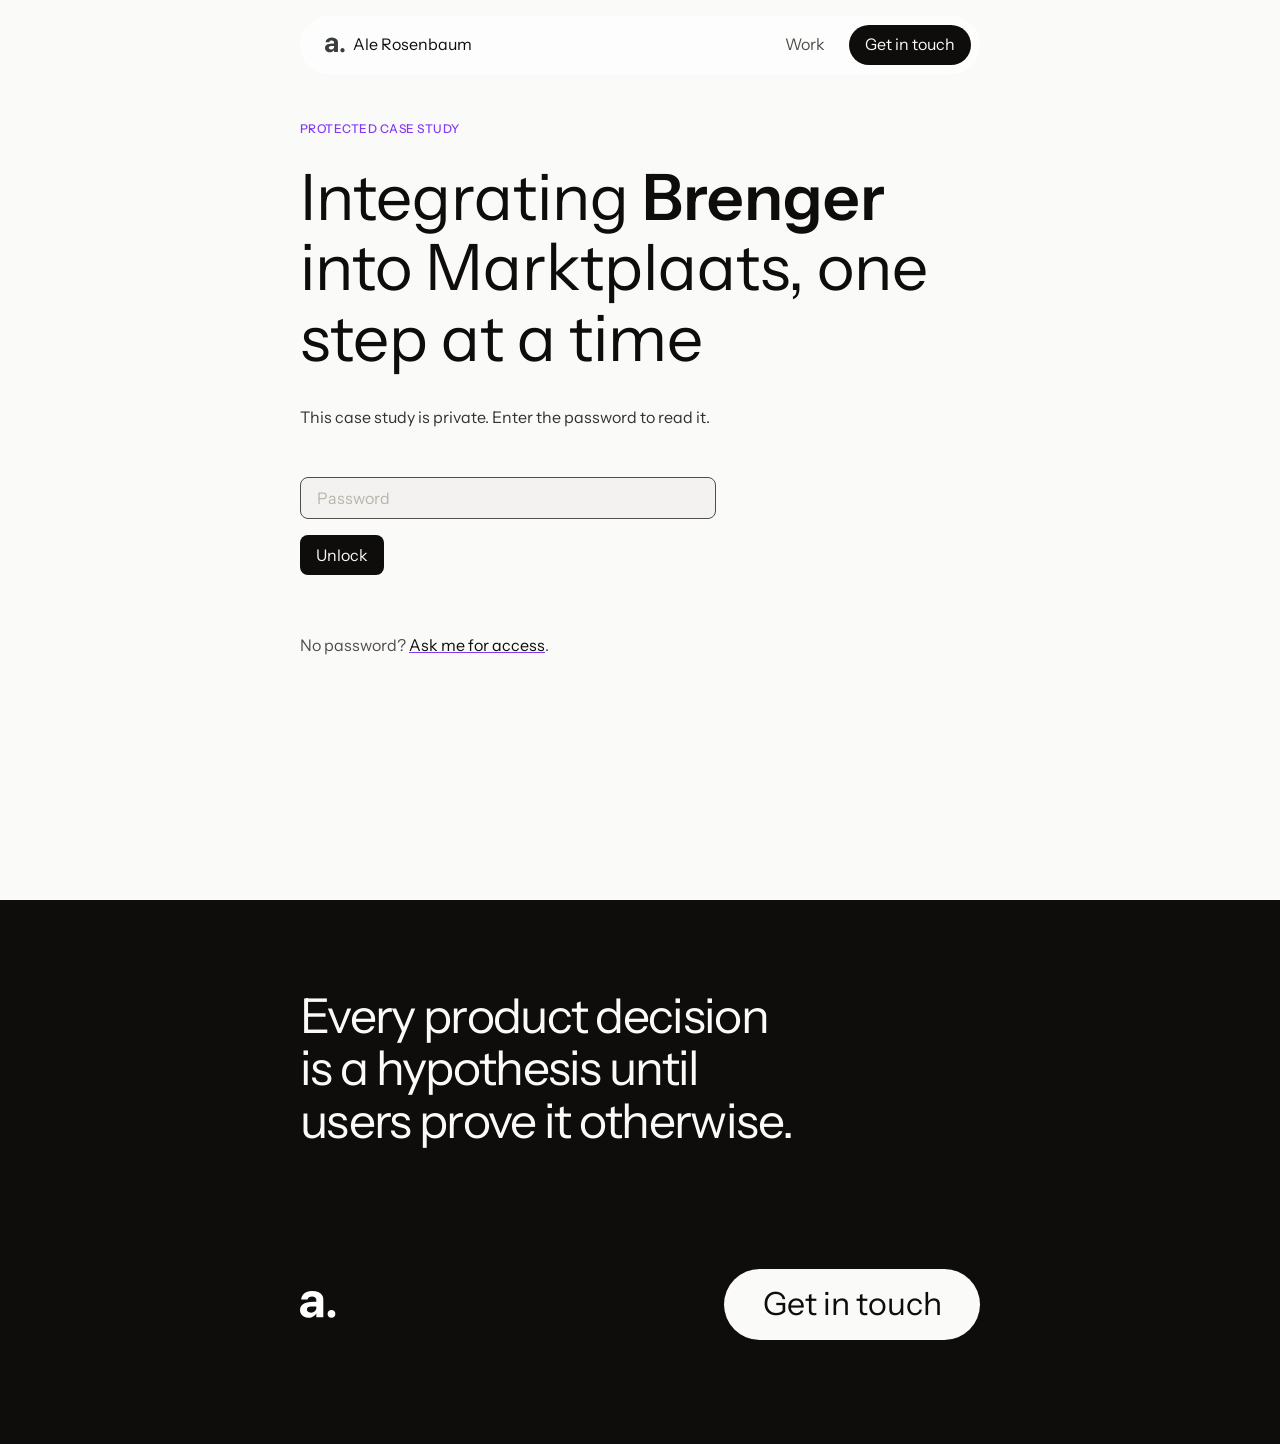
==== commit cd1d8397: "Rebuild the password page on the design system The gate now looks like the case it unlocks instead o" ====
--- a/brenger.html
+++ b/brenger.html
@@ -37,83 +37,84 @@
 <link rel="preconnect" href="https://fonts.googleapis.com">
 <link rel="preconnect" href="https://fonts.gstatic.com" crossorigin>
 <link href="https://fonts.googleapis.com/css2?family=Instrument+Sans:wght@400;500;600;700&display=swap" rel="stylesheet">
-<link rel="stylesheet" href="/tokens.css?v=76654bd0">
+<link rel="stylesheet" href="/tokens.css?v=d6733edf">
+<link rel="stylesheet" href="/sticky-header.css?v=2bc181fa">
+<script src="/sticky-header.js?v=59030e30" defer></script>
+<link rel="stylesheet" href="/site-footer.css?v=0e87a45d">
+<script src="/site-footer.js?v=56902498" defer></script>
 <style>
-*, *::before, *::after { box-sizing: border-box; margin: 0; padding: 0; }
 html { -webkit-font-smoothing: antialiased; }
 body {
+  margin: 0;
   background: var(--wash-color);
   color: var(--text-color);
   font-family: var(--font-sans);
   font-size: var(--fs-base);
   line-height: var(--lh-body);
-  min-height: 100vh;
-  display: flex;
-  flex-direction: column;
-}
-.gate-nav {
-  display: flex;
-  justify-content: space-between;
-  align-items: baseline;
+  font-feature-settings: "ss02" 1;
+}
+em { font-style: normal; font-weight: var(--fw-bold); }
+
+/* Same column and header as the case page it unlocks */
+.gate {
   max-width: var(--column-box);
-  width: 100%;
+  min-height: calc(100vh - 3.5rem);
   margin: 0 auto;
-  padding: var(--space-3) var(--gutter) 0;
-}
-.gate-nav a { font-size: var(--fs-base); color: inherit; text-decoration: none; }
-.gate-nav a:hover { color: var(--site-color); }
-.gate-nav span { font-size: var(--fs-small); color: var(--meta-color); }
-.gate-wrap {
-  flex: 1;
-  display: flex;
-  align-items: center;
-  justify-content: center;
-  padding: var(--space-6) var(--space-3);
-}
-.gate {
-  width: 100%;
-  max-width: 26rem;
-  text-align: center;
-}
-.gate-label {
+  padding: var(--space-8) var(--gutter) var(--space-12);
+}
+.label {
+  margin: 0 0 var(--space-3);
+  color: var(--site-color);
   font-size: var(--fs-small);
-  color: var(--site-color);
   font-weight: var(--fw-medium);
   letter-spacing: .04em;
   text-transform: uppercase;
-  margin-bottom: var(--space-2);
 }
 .gate h1 {
-  font-family: var(--font-sans);
-  font-weight: var(--fw-bold);
-  font-size: var(--fs-h3);
-  line-height: var(--lh-heading);
-  text-wrap: balance;
-  margin-bottom: var(--space-1);
-}
-.gate p {
-  font-size: var(--fs-small);
-  color: var(--meta-color);
-  margin-bottom: var(--space-4);
-}
-.gate form { display: flex; flex-direction: column; gap: var(--space-1); }
-.gate input {
+  margin: 0 0 var(--space-4);
+  text-wrap: pretty;
+}
+.gate-lede {
+  margin: 0 0 var(--space-6);
+  color: var(--gray35);
+  text-wrap: pretty;
+}
+
+/* Form fields as on the home contact form */
+.gate-form {
+  display: flex;
+  flex-direction: column;
+  gap: var(--space-2);
+  max-width: 26rem;
+}
+.visually-hidden {
+  position: absolute;
+  width: 1px;
+  height: 1px;
+  overflow: hidden;
+  clip: rect(0 0 0 0);
+  white-space: nowrap;
+}
+.field-input {
   font-family: var(--font-sans);
   font-size: var(--fs-base);
+  line-height: var(--lh-body);
   color: var(--text-color);
   background: var(--gray05);
   border: 1px solid var(--hairline-color);
   border-radius: var(--radius-s);
   padding: var(--space-1) var(--space-2);
   outline: none;
-  text-align: center;
+  -webkit-appearance: none;
   transition: border-color .2s;
 }
-.gate input::placeholder { color: var(--gray20); }
-.gate input:focus { border-color: var(--meta-color); }
-.gate button {
+.field-input::placeholder { color: var(--gray20); }
+.field-input:focus { border-color: var(--meta-color); }
+.form-submit {
+  align-self: flex-start;
   font-family: var(--font-sans);
   font-size: var(--fs-base);
+  line-height: var(--lh-body);
   padding: var(--space-1) var(--space-2);
   background: var(--ink-surface);
   color: var(--on-ink);
@@ -122,43 +123,43 @@
   cursor: pointer;
   transition: opacity .2s;
 }
-.gate button:hover { opacity: .8; }
-.gate button:disabled { opacity: .5; cursor: wait; }
+.form-submit:hover { opacity: .75; }
+.form-submit:disabled { opacity: .5; cursor: wait; }
+.form-submit:focus-visible { outline: 2px solid var(--site-color); outline-offset: 2px; }
 .gate-error {
+  min-height: 1.5em;
+  margin: 0;
+  color: var(--error-color);
   font-size: var(--fs-small);
-  color: var(--error-color);
-  min-height: 1.5em;
 }
 .gate-hint {
-  font-size: var(--fs-small);
-  color: var(--gray20);
-  margin-top: var(--space-5);
-}
-.gate-hint a { color: var(--meta-color); }
+  margin: var(--space-3) 0 0;
+  color: var(--meta-color);
+}
+.gate-hint a {
+  color: var(--text-color);
+  text-decoration-color: var(--site-color);
+  text-decoration-thickness: max(.05em, 1px);
+}
+.gate-hint a:hover { color: var(--hover-color); }
 </style>
 </head>
 <body>
 
-<nav class="gate-nav">
-  <a href="index.html">Ale Rosenbaum</a>
-  <span>Protected case study</span>
-</nav>
-
-<div class="gate-wrap">
-  <div class="gate">
-    <p class="gate-label">Password required</p>
-    <h1>This case study is private.</h1>
-    <p>Enter the password to view it.</p>
-    <form id="gate-form">
-      <input type="password" id="gate-pass" placeholder="Password" autocomplete="current-password" autofocus required>
-      <button type="submit" id="gate-btn">Unlock</button>
-      <div class="gate-error" id="gate-error"></div>
-    </form>
-    <p class="gate-hint">No password? <a href="mailto:alesrosenbaum@gmail.com">Ask me for access</a>.</p>
-  </div>
-</div>
-
-<script id="payload" type="application/json">{"salt":"XgG22ait2ogkDpAghJpIlA==","iv":"+gMbHD+MfeRUhUwr","ct":"3xi5huepvZDnwLCsNQYXFFwarR68y9B2tAN1ujJgaCv4TMz6moUw9oOlrnkNKnM3EEZJExkuZr59v0bFDJetBJyKGpbymybIgZdUGTa8hYCLU4lE1Zhm1XmD15Gl7a3p8Wsly/O4PySgueJWkIKiSpgKsplfO+cv9ytAqOjsPARjo0mkJyHsdoH3zZ6mYnrPi5IQu0ZyyJJM5fn5PDvMZRc9MTpBnusPlifeP162edZTKyDCXNTwNIXNH7Dq71mS+ZK7jt/z/[base64]/gRNO02MF/IVNq4qaappQSPU96enE+5hMYLaSrvoYzuf1bBAIMXZXhljDI5OBzqhnt+HbdrUAQUs2JA7FvdHC7wOYD9sxl8DG0vsE72VDqbkuS4kPbpqo8TpAJU9CTF8nYbIJPU71+WBFOKUGWU/HCRQdzyWFNxH3hA15hR5zrSjko7dtbnolK/hSTTfZFcwYZRdeDgwQRtkRHta2KUmtoD5YL1DtWH6K2By4nHZDH29hShGecpm4HgStXZtwyRQ9hPsyNZ9O/tl8GyBMq/9utJz+XQhV7aBUoxP/TcoieAmySAqjSw6nPVTnvYK5DMQxL4sQbY2nI9LoesJqyNSOGNK6wBAgaAY2+rXpgYavQN+ptwekVrSJq/gliiGaRqrlxb5l8dhEy6BanP1WkrpL1u0HCtVO47ymVD/D35bT9LjmMAwG9qKGhDDLymEOYY1Xbnv5YqVIVfuioUxDkXDUn/0ALsg/fqUPyk7/CzB44D3WIa9UzeuMzAkkvKmv5l1LMVFicjWYWRO7ba6OYT5Fle0mAUK1USvj+KDtL9KYMpo/4+5edQQebePNYEYKp9SffPMUBdCACeWjcZzBRw4dJe/yobgllEC3WUciAnoUeii8JxhDfNTE9sJ2d/QbjiQg+jnsmK8B0r6BS84teJyOU0rSnCXOS7FNFrJ0ifc3A4g1PsLXERK8znbXKFus2GkQ6SO9Q6x2Ktah/A0p653SE6m7fbOlew2QvapuPFoQW3g5ERaSDKFxqpHXfZX7SeeVgDxroi/Q7oBWEnFy/s10rWrhJZJmtHb+Ec19udI0k4USr1P6NQJNeQ+kHqH0JkiqHWYOyAYmZLlPR+vvk9iA63ET3n/HmNodesSUQyp2g+bek1jDvnPOaOuK/IMdZiBN1tQIMSRFQrWWq0jUisH0uG1pe+Qohs5t1FZkzHT9/+QgY0NMdFmDbV4w6yL2F80ivOAOY9H550Etct+ODEnB/[base64]/HmHurmDxRa8XUzdVQHtNtyV5DaLnMKTWf9doJpXn6LXEVy9BDRwI3zAgMHIFJ6ZYPf0xmz3P44Fx+t1I9e3TTz8BIa9tYl68ppTDL7am6WBUeCOGRRl11DwjUrAAWIxWP7f+rn1INcIHt6FY61N8ojhbeaT7jVRLHSXzbMiJLYepnV0A8kJ/xpizSqyg/EaOTq9CMFnZT5p6086uRreRZLfpe1JeOP5ggWnxG+qeq6Mdge7QJ/vXWOjpFHBPBcKUOXPrIdzMkoFoZpuYI2UhgObpjhglZJBCpQt0kUz4d8IJ9Z3p7SQ+Ceg3fGgRmtR0eF9DF7R9JLIZKV5gug6gZVxjJGfo9q9qRVDmiwWy7xMvLuWglMmZAqBadTEx/udwYMXuWSVMyPyAXbuBz1YyYCn+AVY66W7ABGmN+GR0e4GOigifgqcykltsI+zcFNm7KMS5q8updeQuWWij4lEBUkki257KjWfA5jSdJ7RWXEaau+WLMZAJcN1G1OT/aus3SfWZQGBaDAwnIzOMHZK0/xaD0C3Zh3AT47pLuq3ngbQ2jF7Yt3bGfSOHyaVjMy1EnzxKpU+ocpVTMA+tkw56lC6cjYfghMZlJ+Cv8HaBldde+JmDw6SnWUD11O8mAji5zM1nfCMCtnd6vpOC9zSvjZ3hujIBdj1f9SrYVbAlqPLUHTmoRxA/[base64]/t4pg7tDmntRYd1GkOVILnie/+pYbk24Aomye1xFLOjGkEyXbjjAmWCgWv259XrR+NpHzCtUQIOPN3vsspB8UFaoGPDxF1in863STAh+83b7NJP8jeg0msHeyMv0nYttT+gJcDPm8654rwrdptbCIVkANIyDNaliwryixsa2eVQi0jYFSrhU7nJQSvJj8iHMrb6jyiQ0gAdC+HEx/29GxaecKRgQPyxzx52BM6rgumy5GoXv2ag9+BRpt3H7a23KvweyECG14uTNBPFclxxFAJaRymDHpzeIAxYR/aIN65TaQjiBC8j3H2dmmyS3NvRLPiLmFS2IoBe9U/2bwOlINElzyH47qGGBbJp6oyZVlnlF8iKT2Cn5a82AV1q88k87+dU5AkZuBJWzOHQDLfm4HFlPKDEM3g0wziTVT/EP6hEsoC21+UuSuH7ZE/nnWGxyi4xdWqji3/jyjmlUVOY3Tbjl+QokDfw2z2QEwY4fpai70RKzbArCtAbSp3SLsowOjQN8OgCDwyVfrjCI92dLQ/wFr8fjXokoCQzO7yPsU9WlAO4qaFb6JanW1dsK9c1iyB4nBtzFdN31mdN+PDnDjU/[base64]/Dmy13mP7IouSJEodQZTArn8Z4yT3Th+3yyZMNnAM4CrPhoj00vMBb2JoBHRbt2BGkX6mBJNix5VbYPaHy86aEedszqMQK6BZ8h6f44q/9pNxLY+aiKZkteWCr1CuGCkcxt5bUBudFwUXnfSAhSiBdmNWeW3onLtWLIzYKLM+OLGwOMoz+YfweX77CzN/gExlFV5oYQa8wdWHNf2TBQsbXXh6takj2WNI1L6L5q8cUgFRfM5WyHDZxqPf0ZsYY8knNW5dZBDeTWnhKwf72yQbdyoNfKm3qzcDJ7gap62BtvMac/2DPvtcK/0it1oeXZVzJbBo26dOznbCgz+ZGFVSEZpq/5KaRcTGyq1KVv7DtefYFGAZ2VRd+YcQPedx1VQDAUmO3pxA4DXb2TefCjCABq7SssIww0lCvi1PnAKI2cUJYyT1tJY2zh3gg9iRObc/+nnCENOYfgaBD7iFJpCADHbsvGKEtFV0SkmH8e56iG08KNqbxeBEX9GHVEL3zSqdU0SR84hpY3UdB9GHLOgub8a+/VxiU7N2WrDsRSsW/[base64]/Ma6v2wcXNwnA3Aq6awJbhx47arq80Erb8mHjs6JmRtcNsusKThWKAS5r1dZkSeCZn5ubCRgPDklZ/6vS91iIXE3RKgmnb4kxT/IV2RAJWWsEcWkK63N5VvEGcZ9GKg/oqE92jP2nJpdJsgmyIf5OLcHAAzZIG8g/EmN2BpmQVNG8msD7qGiy9r9LKJOib5J3x4MPL3ZXrdyu4kOJFMR9oDpG0ILhoMnOy+qQjqGCkQ2YavLeWhh/oud1yglh/XLZ2mbX1MI6ZQCcLDYFzaR29h5MtWwrcmAktKHkjy76HIdcRX78RyrUbCi1xSWGyrpBavWVHUDPcR60ejDFidBKpqmgQw4Bq0xK8/JueTYodRSz2B+0aTRxjtuVWmokTZ5Nnz/LHardf/PeNlD4235yxQiGfhL9C+pAiwhCNg1Qq4kTr9kxVnyz+X704Ziqii/mI4MAI9NMdCX7NoMfEUWnqm1/PizXpvSDsgLUXEsqFPyaBVtREYKaooX/oGgV9kIGeJ96K76Y7K/HLKZh6jsYCBXXExn3b6R/MmJY+Gp+Z4WY+AiKnSNLaCngugoyrbo8rD6bqFThA8S+vOZUYjRVEYnn4sBDiKgpFeeEKS/QGATKX0IDp0tc4iUE8CPpSxzJ4lirW1U8m5Jcd0dkrBLNzEn+TscgXgmO0xGJBt4vQkjEF/4gFH/NjqWX0Osk7m91YHbLKNU1upDg90erGHHHT1JvSZzOgMscGuIhJfLQf8ntjoTAVfgRKuO8pwLUY1sD0s1sqEVwFeQhLc720xvcz6S+xMgBqrJRxOdO6xQxt2dnkgMudPyEn33jWnJGhDbN0V+3Z/s7oiY0nUSG6nfklJXGMeveVp9RGx1yRwxwi4ZVy/zY/9JpTUU9/aSO9AFeAybb09j+yYRVl19BUCIfvEDErunGY87FCbUvyjADHFCeqKJgnjUX22C8q+ou8RiZEk7VgkCqJ5I6XJ/WUnZQeI36hRITEqYJMIwYwlfVn67XRe16F9JhFgdTX4RD4mbetwg78Dwhr16o7vQA3g1QVBX8cUwnS9ZWEa2vGVmzzStyJ9jNRAF3KFVoxE6K8njEQoqWNOY4L9XmZ/O8VOUZpQB7UkPJHibzwJSL28D6I9YgAWm+hag/A10Iai7sh/QhIyrDiTshtLakY8KeRO3sgZ9qRaKARjWsgrqYPCkG2+PwNklN94qlI4/4zAgyGCjdISknHt+mO4wFCboe7xv/yc/jjPU08ov+AWeFtegMp5Wn/BplcwFcnRSuWjhG5vzcFk7e3wrBCisloGCKHmD269WeMdG8rE64/[base64]/EUJthZNznrRuyqVQTvL7kQaJ5md09kZVB6UpqZxQHnf2n/OcFRiufx+yxqiYEJYYujmgfdrrHAl4vn6nVuIwi689VGmkhQS2MTiktHkt/qO2qYPxUOK6hct7kiid2Xl8O3elPRMVp3XpoPGOIadqiAPeG1M/bWe/MJE684Ow/pCNysv0bjO463IQzzrIKWSDq1UInFaKqtJUhX+6Uf7leIvGoOGCe92FjsKDkDhH1MnbXXIK7+eI8yXcv+3b5mcs3qsyy1pVoEqU21HJLNJht3SuTecNUqHHTC9HGdDct8xZ+Tg+ucLaOVWSy3ATcWlYp5VPQ5eFgdSjD0TpgR82sdJreZneF/PdBxkCC68doxYDKjf54ZcWwaSYsWKRYgGjCIDqyWJmkX2kse1RQLawz2CN9kaTB/Wpn5Nm3Z51fxKgK/AQFkcsyuw3AkexSuoZBu/RmSwZuqbsla6MagY36A2SnZ8TRC2q6VWg92ia9tD3ii+1AaLUiLJy27BKCx50u9hKw3WQZkgwWx/FN7qMRuplH1RX7uRMIzlgeiQlTfhM2fwMBYzrW4OOhXkH42zyx+mwIh7RCGmivUnt+6j92UOsKdfupCKkstp61HbT6ZSFX11HwKBx1nFPEpM3NjzkSB7IXVWMcp89oDlYtQC3S/eY9C5v0asJLZX4+Qwca4tQvSKqghfWqoBpvRsIZp3e8qEtnEVtXOMn8W0P+WtG4lQCRLYhrXW1HW6jEJrN8cU74wELOjD8aWYM9j/yzDmRrfRIoKnXN8z8zl64uLd8Y/RC6ajyzHBJHGZeuLK9G4E8CN0uGw6a3mRNCP5HIdAAAb9Qb+E0BdWthi9GZuDiu2/psBl774UsRl6FHpqxIwUutcG4B0WKXt4yCARyvhQqcvM5ogcPFn/XLjQRip5uQUT99v7A773fGH8sruUesPjUHeKch8dMdHakqxkOYRAT29IVBiw0DHqiIDvMdKxWNX16hM6Ar4/tP1wHLz95AD0anvstaonvT1uT3v2gbgWNz4N38lYHBW9UkbWIX5KjIchF33L6TRn4BR9JZMmwU1UL/qWHWhEEDZ+sdU0IugrZMibwcS7umKbD+LL/L2MicfgHCpP9rZ42yiBqszpRgNnVSvvHqTL1bjFfngBeebuwj4lf8nfGVkfyEzs8Re9gml+yv+79Mwqa+KQIu2wQI2f/nyPlg3WXIMEgtt6WSeiGLz7i7ulPH3T2zdLyD5S9lN0XfKVWzMhysyMJ/UVEWEVrjCJ0DIHxBbVqzK68L1gzQZ4wF4ZvnfwVn9VvPHyRcwR21QIZSrZSZi5qrJmS2Tr0Wyfc8kb9WfcV/51Eaoy3YB4R7BigVMWVgjU8/aluj18zkKqY/rmPNpd3VTBgrmw/KoATRr/ufk1+c4vpE+fzfe5WTgAoIu2FBNCDQxY6QYwCF5Kleff46Kn8iySPkdi7oKgwSB+7vkAsHnTQwHEd+hcpltj6nJemXLnzKMSXAshhiElIF171vmBGuxrDcnKfflkBjxiA5noCZyGBQ4gmZ8oCeHlfTcr9+L/s243rRCTiYSl8sXY+V2S52U6tfCm2ZWTFWGKrONY5CwJqfd+YwlyXhEG/HDlXM0wsYcN87NVH4KAAQREvHjsxgQm1P/anTmW5YeMQD6DSkjBymOVxryMkP2jP6tFlEifXndydOFrB5AFeHfE1PwmCidZR/SQANpi8ASh+75KRI+TNPqlRv5PRHT2hci5Oy3jB7qNrW5gsI83d43YskLkrOjI19/WhtUfju9iPg60d8kPu5F54HAVTm1pIN7+pqGzFsxzDixzAAg2vRds3Dm4m60yKfZ+AEnkdTIAQuhRnEA6LYSb0cQqnZ+C6iR7QD7YIqvS4DZcRLB6NfeDwXCL788GEDP5D3kuEBAfzM9gT5kRhVYP2KpkCQ/xgQQyYEDJXTEOd38aa7Xn+ohFOtxSkd/5+xRh0ZZmI2ZrLYkBPWtaNVwpShnH3EZ2VWSxR0EQSl3/wgIa5ykSS7HHfOKutU7JUerZWHVdJKO9uHbQEdN4jlnEns2U1OcX2L8By0W2Jk6iK1UUAYoMZ8giOCBK9SoXnxXP6nkXqJLGmlGb/J1muiJNevLBgsSl8ggVUWniHqs0AxDTGHvYU4E6NHPzgBHYpcCiwWtCMtkAUhC+mY82vsdEC19A2IlHYrJh8du1GvLe0pjwWErrOkNJpPeBHaHx6sXrX/hZhU0QyH3fbI2CX3ONUtOIKj/I92hNFHBcw6lo1L2lAN1Z/kYZi1ggEQyXCTXTQ/hfgeeySf2tH9lpk+xIn1Xu5t32W7SXybOjKFDeuYJweDH6VxD9CJjC/XFDEAFvgxDnJp6UQjkRwGG5fpArP8AQlup9aCMHtRNf4v/HU58XDgrJw53dPDRIWRO7cR1XfUcfPqCf7v0Y0WIYftnvfBUVf5e6zzH3Jwm+X24uUGYn9E9fE6L6pgD8thvPFev/kvKXsqqslTbOq1cvcXpsMSoXbyQD5JT9cwplucq12kB6EdR9DqdAQt/F48BZcH02cn+VWJK8fZsvii6u5uYkDKvXCOd94N+Q8dJSanmmEZmfweBqU9Sar15WQ8t9Oe6tiXq0hWO8EN6WfkFKLIRNWW1IUyHEf6DLHqBTI9ZMLUmTv6O+0BjN8im99Nf3LuBnwR/KHZgoYq1tL/yP1DYrmYZOo3lKdgbAmCGNTr5MSBZNaKWOq4KHZMdDoUU1VidYD6PQTtIPOnub+SILEAZpk1pl7OArdF+JKcamGF4XN38LWX1AtFgjUous/REY7ecRmMiEpaNKG7+MlY+h7k30LEBo5Hj2pn/574xR8NoMebp+sY/0pLafioRhy+RA3izN4wovmTRDLIBZYggv7rljN4teLTQj6XGrq2Vhm9DDqN5dg5Sgy3Hvi8mM3uBWColnebU3dWoYIn568GdBMYFODUM5zdP/djL/NRXU6flhsVeUknOBjmaFmWmN9KkuFkzwg7HL5ImN/3WzRnovoCyWyCdkfyOF9kw2dm1oLU1vBq3pUlqpPsHSTip3XfrLWEICScA4qddH6NJK3kDVwOqtQ+MMU6Noo0euUX4YFg1YEfGtS78mg4SQXeePzI822Vggk1rPjhYQ4QnS5dPmTaeThI9POCx5D2Swh2H4zP3wBd9r/81lMMExuhuCyXbKaxci3EeAMBWb3NSQg3rqEwWoK9oBNfRQ57agOtAFdrtQ/MLiabNN2UgDwptGQxwCEFkPHMqSutwQzvHtcTsaIPC6RrJpa+9lqe6hcRMb20fKGCcdDI1K4cs+Dv5A/jUKwsK8hY0KWwmN9cVpAKFUiTGdsqOATne9ExT0cfVgayPfrEptPtosTz0llV5Yu3ty2kBabvPoklhF+RLGGJ7JXz7xvG/qc3RqjQeNG+DbAADZEdLOTQnY2U+VqDL69s9AiF90oqCxB98pBjG3M8ExjzzWF5CsQs8xNz/XHAqMl/s0taSJcijejlZhStaxcmYOxY5kn6v6WEaekBcILcq+xuhkYjcF2h6FAZKmg5tBJmTgr+jY/aUSTc1h+IiOzjCmTzlM5EKJJZJD28TWEYjLXQBoeDJxLQVRBiChiGkcShCeMpjGC3+a0OBEvtExihqwT4blFd/tL4m5S4kulTheRgy0E6DbV6cWF+r5F7npBhi5klE5Dzf2CV4GQq+d1WWBmi49JYTK0mo6T+8P6QR/5w5jlJgxqwMis385DcJMEST6cv8YEL2F4Wy/Y+cRxHXWc+c5AxWK3O2LuRJUCVCnz5X4BeYeipiTB7QIM/XvxuAOm/0KL/XMMuF7opGdXIuBIqyNOqPnPFcXfZ9RxIkxXNHjY+sgraXmR6jLXX2QGs9ld28dUOWv667mesf0I6rulWVaa+URViTcgG+jF1fjXLEVLqbEg+jsMOq/opUm5lCShrCHwZmlLibicGvKe/yoFKdxFb2p6MlD26V/V6/kbfTcaadN0AebTBlrdc9QX2wW1LNMCuRKHs69Hc7zahFMKAh1Svc4vXVwO3XL6VainGvyivHb9Yg5awotyFib5FIBbs+3JnnMFDhL0qIYHIZz/wFgWzOBv14SUjeeJ1GE73zCwaK3KhXJysKFora+u13etL1E7t5MPymBnB3om6NxHJYna49koqCH007sj/wgjfGXQnIjD0e4qgE6dDdAB6cztwk+FZJtgLq+IjIs8oJi7dJiNoWNTyZjpMlXyzuO2GhG3fZj+RFKBuvccJOrTxqZeN/ULt0KyLkIfvCUnG2KSZqYGkqIy1W73jCbBEIvuT4s34f2rBJR7HoSvi8w1rsp38Wl20d3o7OHOaCWYqFNCH3UEUuJCHu7eydq8j4hzEDBm6QslpvPhCU1QTUXhHaKhxEoVLjQwJZk+qaGvy3lrf4iVScwRdbgw/[base64]/y8MWpa67RIO4l+2J4FzLYkRJ0Je/pu9AQ1qA5giOJ0uojPCH8Me0QiA2JwLBD4jgj5m3j3mwaSk+rX0FkiRFTpfllp5KrXQVdqa/LZy+83xWFfXYRxTAAMVSFSCqcaYwHxItSQUbz71PAw9/[base64]/[base64]/ShGKDoVxMPutVNG1llT9NC1yPkOkcSZNXZs/n8R/h//M3o8xZY3Deb3+2GwaJhM/rEfost/yol41w8ONibkidMinvTML+dwbYL/FcD7VAtPHWlIFJrMmJ3SUJLfdztsy+oUJ7MvhianTVihVnBpA+IYA950XMlshv2SrvjSasLiysisdflTTG4QbzcGdDA/[base64]/A9uxOEEaBJrToU+qJpBF7rnZ+smzzcVaqOhsnI7GG+2TiIwHOdHoBZ82/U83tqgMuQgSSYrKr6DNajZF9LN7to84DLXPu/xYZotRSxMxhu/c8y2oNeDTgAnBtYYugxL84Z0BmLAEeJ+xk05rlDFb2aMjEejmw06mOkSB0eIxZhDBfbEib9h0rGqWnOyBhIF3IfMqDQPSh0cKvn1sIpYAKTmfPxzErTwH0x/BRvkM5qdIdNY12suP9F9NI7q1sczTZBDUxas23iw3zarYcidt5TAKke8tt8ldCpglX2FgfbO9YXu4xodnlqPt5tyaIgWoPTHU/vQy3AkbwWmddp2NjoSSmvL9faQfeWPVSOqOtkEhtJdTgzk+61z9qP/[base64]/BDLKaqaphG+jrkakIJp1PB32LCqM9fMmd0IvQDFYQ2ouxQgtJoJtjAldVjrWnJ1XB5fQGMuDuEq4qizh3+3XxXcQSdQHhXJ4JlYuj3oOSjdMoNJsS5PpGY+pIMYcFZCGPeObw89QKxnY1/2gJmPgxJ8VtvXlkT/DWxLtnuApj18up8hoky1XbCM0IrlBcdYHTPPxdxrydsupQ0df9IJUi0V8ABTAyZwnt77KHas4j2u4PuFjBXu75eNVuxkj5piZvSQt8Ga6maES7ZBX3rlfB2daMh8P/x2dugamxHZXUqmSZPcOYIRAR8Kx2stQhgSvKQQnBa+vCamkLnDSHVWCokbPhI25fl0XdAeXjpiZhfLYe4CqH4YJAoQGocGC5gi2AbX/KzwI13MK4vHSST4M0Lgi/vVJ21Jj5jVzSqCu1MBQUlj6vREHbbHA8f1rEA/z/Uyq7BycXNxQb5E8MvdzCuNdoXgOFZnDLwwRJtVq31ie4JsYyR+kO6AB2Pu4zIiV0nwEY7Xc2NbGegGj0P2L6NNi0CiCb5D0BnoNRYSR3hBW6t0S5vDwHRBV+hbm0E6+66XzNX4oqty/U77+euzug/vH1YcVhEL6wjqeTBfI1jxgbGftDwFAB+A7fHl2GaNmiagQHBkAty4q3zjuyCdYaQ657yU9lQJ+WJGNQpB+SgDQRm8gQcy4HPiPDieNA/iStibVp2moe7dpdmduZZPIBiUMGrZ6zqVl7MQoA5BBm4cr53ynuaGsO5o0J3AP4yHX38vKp8aZrNjl29vKT/WxF3lPl25tH95NrDZ4b0i6emcyxgLwcO6O/txp5wPcubh+sBVY8ba881PNtquq6wfpImAJoCzIm/Jw7yrUvGn11ZvgC1FjN4M8sLRUS/ISoEABDBubIdTs0r6/ZvPqOxgklKXwswSK8wmZYyRe9RA6JbWHJUQ6w3hmv7gMmW4/psC/aZRou0wfkEjadjXgxTHr7mefIHK1GKv7wXxzFEtIYSeWtTbSWPz1LCu+AuMIthMIA6bYpJO8kXCv9z9yVkgdDYqnZYWAj7evfkIS71+J0Dr5DI6/[base64]/WIdiKfvWMBDmn9Xe9bsQz7gAqFi5henEi4S/[base64]/tFlVJkClO+bbSAYJ+ZiaQfwVIaWtKAO1JUZ9bMdPXEMZcQQlC/KoxD9Gv/0jajNpOWYCDaTqR2xCNzYvf6N800bM+EixtDoD2JTPBo2dJQIHVqVULUxyC0tgwcoJzoggImngpeHCSoDGRAal/Vmoccg4dA1abSGY7nTBEwuu5eGyzKjoAWq6imhRlwq8I9dIQ6gUQE/[base64]/G/[base64]/317g+YlseYhxLQJUehSwMrF6GqdRYFu1A31uFdwe3jLKB5YHxzVmX+RKFojzyehVQQEq58mChz7aklIk4OC3CcNQZQpgXYW6j8azZeJGej9a7aSQ0Fl48YS7KCKz4M+DWb3Cl+/fVu0OGoHJF5Cx3NSmUNsdr3wfs/u/v5KBoHY93mVUu7hNfqYI+K6tvj7AvAN7rb4jArJ109gXB5g710RgWc0TAZgtwj3h/12teGrWB2/1eSPNDou/B69+WuN5E1nx19YcWmaZNq4GqggqxaKJEoBaYSkNyEEmvW+d+/ZNIEeQT/YPr2WYhxzeJDAi5r0scxhS3lqW0Sts2AZc4f8P2pWWORWd19aESn2me125xNq/bmPsPVvGiq0fzlKJnZjF7DnUlePen6UaKqIsOY7EbFtLTD9ajApbT9e4a08NTEU/np9cD+Kj2EcF4b7VTDGmqXxNtiqthIYS47ZzNNQyd42u3CnTweCKqhY1r1Vpz+JZUvA+95VdCB3kzh4F47bNiPrB2wxAXXTFIw8XC9atmjnKdQ8mKLIehjIku1m1TAhyfZl3zUKSHZujzP9uAPJGKLPb4LM/y+31oPELRvmZm6MWBQeEHgrmsgWih2p+oVeJtzoC0OhtBLZISohUxVLg0r2k5XTay8gb5w+ikeHr6Wpb0PUI4xHujbbEaxQ5JDKpXo7OsPCQnAN5S4O6PQplCpDFEw7ZzeJKCTuzw8u/9hKd7681zZhWRIYA9swVnHg2UJmxo3FsF6fFS8v8+cncS0H7D9DlKI1SnefS49G9Z7gSIMis8rSZQ35YW+7a6zZV/4UuTBfNM77SVB7OzKm+xKje9fy6fUwxVfQtxON7nlWuPjFQJqKcIgzyNlFxHw2FMqMRZeYxwxD5gCbADMESlCGNqSpUIOWI3D3TktedZHqRvDPL6QD2TnGLEl+eR30qmGy+XNJInnwNcnwdl8hySC5Wx5elFYqBmKzNjPynbdS/5BX92N5lICte2fs25Z5ugg9j6ZmWAgHcNk3i63PGRQfhXes8DjFK1aRgrlLh3egP8fFtdTYKMVAsfhNfVYL1YF/dVzyQlLaHMZIhKhuZ6xcotd+HBjHK7Aakr6YIdJQQhMbRyshtAULL4X15cM8/4FSE5AmJzXTe2i8eGY3cYFZeN8uJgwFoMTqjkuc/WhL1BkYABJ/q7+Ov3Hly0KPS6Ais8DntorE2wp/VIT16BzrGSmZ/BEj1Q58E6YD1q5e4FtI9AnOqDocpvR2hjZ+1mNxG1d9p91nUT/fXT6E+YKcXWo8iKHWjWhv/EaWZ3hh+nIuvbJTGYtqi2VOwD0F6jINbFWX0FouuJvzdk1I+a4OX6UX+EAO+Fh0rRSIv7/XBqcccbmh5tOl8wWjRO+DX+NIN/5g/NxB2Yk90zNXpGl1ta11Q/vYUXWUdsFMH7XvocHLYGo/VB3XdivUIjd4pS/YECePicTCSFTSXrLOJLqezcwPtHZujwlxUsrliFl7P6EjbLh6lM7nvEBJQOEyXuGtnbWrbN2HMW6bghr0yBokrHPbd9tBNosZU+eZzuBsGRCvbYNfr+KPOlPATsHZppxD6sh2jI2z5sGIGP5hG2OLSI9/kosRTtLaJWI+1HJF3ymN02lu5hlkwdFp9iBggEXf3wnSnRM0CIVLxNYnFmN3ip9QQeIPKM19YSGQE5m/BGXQsJnAMk9uip7u0eb6owr9Akle291h9j5WbxhEqKHf+Wl84jPdlRgnwN89xY17tReEneE281aYJpx2yeWo+Vmq0arLPrJnWcfO7Q+1WXzUhRu8j9L+spMWUySY6YAkhrLHOTh4DSLtWEvSN1dHBj3u5BqgjvyMKgqGhLJy/Emc2H1hvq01b9nR6Kd5bSrCKESW0gXNv9HNyeF+20Kg8x5yC9A6uA+zax6eTkAcf1jyYLCdydY99Tc593K+5/FSj2tYv5EceOlaMtch1DXD1hYe6XCubVSxgfgM5NvXvPqnFlVUtG/FyqTxAyjC19pCcXKGdEhSIYeUsXBu40AjV7O9Mj2rw3PUaMTluiqJnevj9AWj0KsbhGgr+eXv0CYjsjF7JDVWN0cDxqxW6/B1seABzdnF4dfbfchup1xMrrIpWYpbm+Jff2FT8uerDsjMWmc/Oc36wYfYfdnIMMsFKiu6MaO4aHv76BXmVYS9jRsTJPaq2DGRGVgb9fX6BHsQ0bAX3fgRUtulAD/F8Q6mz/WVNcrvo5/0LuWFbzpWeuQULgpcpIi5Mi0KsPG3qxsolFRb0LnU0MbrTrPJBroB0vaBrZy1ZQ7l2yP7SuE5feI/NcsD+ThUBw4w1GOQCcioM2U/oYz+ZuxmMfPlepcLWEHGQdUWSLFSdBRy68ZAojyHAwtnV1eskM2Pjaee35oU4zk+CrSJ18HPz4OyOO8XCIURstVOnN2HtkAE6d7kMyLg450c1a7Ibi0Ij2pQuuiB58zM/zL0bgABSEZ+UaOFKgftLUMlrurkiCzrU8btaejCNwNW/jsPTfzx5GXaOFZ7D3ZExh78hf9AfmItlzecu/trut9FTTJwWoByuIJ6yr/nnqoEPFQCEOjFteX+LlG3n/6NWH5DBsHV3L4CpAAdWBkKX0djWFYz3w/pJ474ZpKgspgy9/SEqVSCfBfWXAJRVCHPPySf107Xf5yIKC97dSQGu9BmMKpRm5dbEsyQ4lKtyDP6L48BqfZWXziArUy9nJL4SJdD2czXt5qdqzOvoNA6sanXwhWxOQDGIU8bMYzQC0eQ9IgGiEOlcgk+lxA55sccTIPt/CxD2VFkM6YRQyjjJtptSK6xSYTc3/[base64]/0tcjqedvaDd2AGk8DYLeuIInPFUaIHrjvqu07L4Mq371RT3EhDdArhYY3OliiVTf3IHzb+/OeXMN2fMZ+uBwYQsxQ7yIR/jePphPC4x5HLErMDEhMczUO6x34JmiHY/s9Ml97zweegaB3tHBPZYN5txQx0YcYmdYctJGVOkO1SMCVS+cXMNmJn7l5bgV5AI6uZ53EUJoLfOlDEMl9KMdHDSemLrBhozdsk2UDTgwuyxG0WKL6nuFJMYthzKGMJ86JKZqeqFN711bV3UNTuc9/1FLBLSpAR4tjx+NNWt87Gl2QtHQpii9uJYKHwZMXzDkRUpkE8DBhIVQmvOalNPJ7hItSb31NjGQgsJfZvZXqygKynk40gY/qppnBdlWrORbLdMZT108em7ysYCe64QO8Szay62OAND+j412Q5nmZkQKblschb4CCuhkSnFrnso2OrQ9qzQ7/g+vm1JyJlQKrEIPbuQR/FqiMvgEM2Q/XfpjMHRXhVuHjdx8b/xE/yHeFVA50XHTGrNlrPElEINQzdmxZPMpuXXjf1M0XcAeCZ4HNfn59jcQhRzphPL2g0TZ/Z+8SUZci3+s3cQ/z5qR875qU4SStncIjj4lAZ4MIS9UmVE0lL06MaUNrtWFUgI1hSo0gXYYicr34GAueOuKGMs1ZGZWZQiffzsNuH6wVutC6l+lJ49jrU0GNcYWginQy44VVhBNMWuRfGFhly/[base64]/[base64]/aowW89lTrwci6xcsDrImSb8WoT96Qi8ZFE6E0kxj/cxO9++LpOGGpiAcRwW8GCCLfV1bSn59OeR4fbsg+zP6n3RJsBpQe1o/OLvjToci1s4b/5gX4noIBpxdT47ZACt6rKL8pXEmMdK4zcB1s+BoXjl8Z4KFe1XwRkKMHzBvDSlQx+L5QVqVDVUlb59VSyNAameqvL1mgGzM2SKc/6rb0P46gul0zgWxKV2+T5RHB2yXP5pgi+7zz0Nyi05o90WsIjcPtzIp8OnlPl1yhu7ElUSursKUrg/QykKBTecom0Sl/0ygc0Bxt2h7cUU36PriXA+nnOHmoBfnarZGS1oqEmexF1VKYQxocMMZIXqVN1BiRIw5VSzoovnEQc/MK3GFLSTfLD5GfCkCgB3HllNWlojGpUmNozZPa17QrMGVq3x4+b8K3zmAylzQsjKyc7E6vdPOJaXFS5fIODWmV1ylyMdIGA+HS1HgQqZti+7aqZRwacNgvGKh0K9qUyhv3WgMF+28fH1TsDctQCrhIeFN6oP9JzTUTgNn3G/W4v3Pv7MlKmxTM3ksut6a+LLBqrB59zuhhD6On8Kn9DIFq2h9jAVAzOU7AgCdjP61CYcVyLIhyjxCLH9MX8kWUkaJTPCiX1O9e08E6Oj9gGhaXu1+nD/CJ2OJBPjN7ykSmDr9+W0BfrkZQnAF3WP2N/UmVLCkAcb3OB0CqId9paDyLKDqQoxpjlrvoG8vzCgIQZBr1B5ezFT2htZgpbm3nAQfoybAb3xFq0FLORwxkDllkY7yapM8U17fajzp89EZcpC+yB0DD5WhktGeAR4iOYVF2brUPgL7R2Nnb99BgzH2j/riHl5KGO219KK9z4HIZ4uWRgM/Opjey7RdnrJ1XaxWGZSVWFv5BRCML2jp1/O7ntGds4/2stvUsCxJ169skYmBm2GywgeT2YvaB5XwscFBKR8VzrctXc295hS5QM4rJ7OjZPGFPx8vd+X7Ii1cpt/XiZGEBDgJkaodqqKSgqWvi7CrX7xvkxp5iTRZ5qR4FV/[base64]/[base64]/7PGUgn2Yt8uOZcLeaTXl/IA/mZNVMvzQtG6fb6IPeKsdHFPhkPq/F9s1tgEU0KFe74HJJjD94+M1s+7oZ7sCj8+7v08e/J2ac9sBzbyyc47vEhwaCgD0QgPfcPj2Egmz5ENRdOuU+pYwOtSdrqwV55jPz1cere1+PpD4UXsJiujVl2Y715lBCrAc1vSamx1neYXKArtxfFbr7LIpZDC3OQeRBWBMLJHX/0qSSeIPJBIKKOs3uGiG7zCiPtLAOjuJ9hvCXiMtBbdk6UbvN+rTW1ED19JrRjzduZHBYvsZzeKr09wG8aC2B/fNFr6GDVohy/L8xz76drKqRzzLsRRtlofYDgKeZZXiRcdv4QyyvBOtbVWJC/qnnagXiWU0zdImZ0ZJJAtHhLa/WMH8oJ7GlH9R3ceS07+liakXwZ6xcYrF5jD0YGrn/Kc+xD52zkwxZZwn8KODa1G5gGAz0Bs18g11JA9EZE4bfaaeLdLYSjJaUHDU2Ip0wr9RmhVqmIaZRxgQm5M9tl6H+B+7C2ryfLZ/D3Rea90ghavmaBXyqt4zAVjocTLlwNdd/TySiphbzq2XNakTFGD41g7oZQy1GjvXyye9BUe0LgOkRXQqWWHC+fggRxx/kOMIEbXpc4rTC6OQ7HM3J2ptMRUHt26NGbl93gtE8SZ2LGH5rHnhNtkuzqiwzJHqNSgRRo2JlNwaSlCH+ki91uRLiitRaxpX+5iBmEsIW4TOGMptm4Ul+FUqQVNaD98sp1wJnyTuAqDhdR8yP74+Bp1/w54BFXiMSFC7+zeeKqYgTBcf1p0pbnnznEtA3m78pMsKYviQVS8lUCRyBbFHQK48VNXyJ8Tr1kFfYfQwkVXYM3WOSRa/UtModVchceYex3vHNocOf/iKN0vjwKODedzAs/Ufz511oizAmXsTQeE4f5A8RTVZSFTeRXYr8yyu7hwucj4pRBypJqQ/03y5UPtdOFb8UmrKs/yCsoYmnlT5BiWUyrKJ4qPjZKWBg2VzhyNqFVnNPnZjEtUb8ymWQqelJyD4QNFeJ7E0tb8/3mL/Wn7SQT6717hYz0mHoL1wricSQ32VBC55wAetoermyof49aigPbSlocyW+UjXao5jfvRyRh9Zrkg239bB8e0Rwr3uAdd0WxMHHI/NJEFVeAt8nbcsozzySJWQHNP+pIsEd+RrKk05K1aTiIdgrJjyLfn/arShcbszgdRwAKjLgN/zvux/Lq/[base64]/Zuzg7g/cXzEoXz4q8IGoORJkie6CZR6iaFqwKKoQPnhmajSZk6WyNycbv+T9ye99LmxV87FfWjeszsdPwY1TsuWJ9E2KI0Eh2s4xFdnSF5/AUQSOwg1+0Gq1b5I3KLxmI+LqcWYuYINuMFKhANU3UeOpAWKYM+xnVlQ3etBtg6oFDMPM8Et/ubMk11X6nhSwBMO08Gf6YSmkmWTq4vOhMe3VIv9XpaFCGo0XF3cnYvh/J0WQ/smiP03AFYsm/mEJisaTFJjkIGUCjyyj6AN/hq79wHa4gkfAEBIdl4+6edou+CymPz5klPg8RYfOHtNnvxC9/9fbMU8lERkYnNuZsbdViO0khYaFkWmakqHbKSUCtae9YZFSUXaa2a9wR3EVZbBSdmdYq0+r9Hd2X+JbG18j0r8uyPwgv46B36m7UOHNEyBkEcsIdfr1fXuNDZA2w2Cqjjrx8k5xr5xQmdq4/JUomIK4oSurmzC6x3Afmjg4WwuQiXzt2cDAMDPPCPVDXX8AzKYXLFzU9/f5j/PvE4L9pxJEEI0NzveoHqOdMuHU+R2s0cFe5GHid6CMy6ZzPGpdjePnCut1ShZvJ+oKbf1VHsC3bb9LysUbhUsva0nmb/pmRX/RDZQON+Ne4YrmzZ2UOYKMDt9/I4pZjXt1uSiFzL19WBE6JIb5GnHNSWUaJzWbpxj4+pQ7dF+2nL4h5SPWWlUCcGDXCK59Q+56/IAZljQR6itj+3fwqykkdHj/[base64]/kLQqSpeeTkKPiFHoFzbxFpG7p1g8zc48PB0BEyCW5l0YVaesiNcbBKsMHJpAvP/MYZxryloDgTpr1TjCOs3DseIsdLBEGCXPRzPwfcpd0ItEXVTPjNkFyiUEPOadYr81M9mQvDz7cR9Ii5z1FGrRWUqu0MFWY8rrvGvwzaR/W/Ja2xW3PVDZazxPTGghhBRDOlX1OlEcqtvkzfACsqTOdO2zeaVVr9DSMm9NS6qjvepKGAyvdn9p9epZszfHIeKHEDh7J/UqfnEU0+1B8VOMjSTrRWvmyHuib7FQCo5fO4YYMeId/FZw6TRtVRI+AqENOOZJVk5UoJKx9+zgst/OSGdQBFE8xPGX6570kVO9vDymICog/0SZ/mvdGo0zPrH0igI/KGedWz+JcqYn8Pu4KQzUNwt8pFESKwB5p86F4bz/rT7pbcoQzolJoMLQ1wMiFeYeEP91LWIFO92HygWLCQ+JanPu5CGRaYA3EzwSPlVd+gyEuTVg7Q0FBMqSJe2+SpgH4K5EE89N6ntxMeDswZretTpmCn2rLlypSVNo5UhdOven4XVtvPruw0+IsvUOo56e/mk27wodYCJO7fDKTmJSkIMbqzXNl4Hhwb8AJ/OOfI1S8Vp7GXo2E4GYnx47MtlVDYCs/qqYu460iwXcxZqWAB8Wa9tTI2OVRJUHzSQXiMxA1H7FwnnHGj9gPm1BU5uC/ot/Vu2IPlIxtqJNS933rYbjMdh2gMhEj1At9SXzh7VdJUow4kBkQ0k2UelGu5jtnQNNTIrWBljIE8DApzK5Kbrs/0rdIFCDnIZ+KOa4u6Nu/rdmRpkfeqVIP9Ev2j16NdYc6ERAZI1MlitZmZz1cf22Q308OXjNtc7zazFXsb0TzZxJMkauwj6KL5GTHDg1ePwoXtV/Z8PP9z1q9X7WV/W3UAaexDSBB1/aIi7QLarpsFbd2WFTKrK4kGWBKd9d0VAHt10I1jlEOrzueWUAd90o3NgOsz+1rGJ/FrBxlwllBlUD9L9quYRbso9OT5v64cQGzYFOklu7RssDyx/Ayi0kzdp6Z3rW2HE8X6IhjSQrh618ZdxpbnESIx1vPA71/hDqmjK6Dl52IjTWNMVZ7o1KqXIVE9Taxbx+nk+IlIGo/gafVaMNeP5amnKPmwC3qh/iuwCZHCQqVn7qTMvyyXgiIbZHFuH97GG7V772bkzQ0YwxhJOZOKWCtqr1G72oDuw/PFb218HCcdjpCCST2Ul1xKYtBu6+Xpc7+0QqXA1Zp8T0lvNN4/6y03SzpaNMcfq+NcHt+hPLCDKRI/ESfwxKTFM82uqw/DkIU3tANMo0QYSQwA704Py0aHrfnMkQ4oTEC3lgNpd9IhEB7AZfVCHA6oC8pqYgUpQzL/F7tszKiDRRZMtMrlkcMJa9QjdFaDCM9cwHC23O6Ef979bOtBZnMWtNq9oFrSmpevqX5ybr7O/HUu7KwZUWnn/0c9KKvVOBc0XYj4jToYnSPJq67YiymmhWLD7f5//q0p3kcEFmGPYauZAMEc4us1vVFssu6lOoqWDRtDC7dzX/[base64]/J3MUdvOrN+6fLgxIcx30tS2uc+wP7IloxOqpucLyFdAB/ftEhAP7KjNrDGKBd8oHXA1KE6EhtCLyq/RfhDcC+hASISm0hKRkpEwoAlq2BTEd7otf9NjcuDjzp6/CD4IHwU62NNmxE48PKXt68sRX4YxMJUiW+wlRlCm2IuTYC4ugdn16UKfyd6QfBQUibe/QQ8MZPb6TNlg2G3i6VyNgMsmoDRYRsq1Y/q9KbvvhW3DcAIXXlvPnKx1EqcrnYu4gdvYI3sEKG0SamOWL2w/[base64]/[base64]/C/vlhc61OskNHp0GcoBUWFgOKA9qL2tY41KSB+E5b7AXbGhzJlDMxUix3DnF0HRHLZcLN3Q4+5Qhku3e5sJSr0XUIogxHRyyFSKZUviPAgNj3wbsQ/RuOPXSthMRWEs+aob6boy+rqkzf1h/+W0RCIL+ZKr09mQBzeuTNjpLv4geKGeTXf+gpkC4dE1bLX/VVxkrM9XXS9A7xUewBZIxgjWwuCes2gyZhtmfXfkrDzEAfmaJHy996Rs8V8EEsvI+KKQXJ1yaw/vFlYZNTN5L9SAG+gIEc+wNw6tvCLjtHhQGidPPhP1lHrlW96TUYnyp2I2PhiTP60Qc9UFTEc7/9tYKF6jQeQ3kPxwcSfVirbF0ZN3lop5WI/3BhyUG2dv5cWrHyBfFSKB4G2Z7lQx6SNdtBKbGuvBLitO5NhFaZbkfdEBD9rg+DdDnRFHoaGhfnUjmOlPRDiWxRoUIaCKQuu1WkzbWAty09wvesHV61Cqp3GF1WlBdBpOkIJBYZlrFoBkzXgkFd29/etwIf7J78OTeAuxsm+BP1ZPV/zeRQHG75EgembL3oVH7yx6CRennhHzLrKX0zj2kxnJlSIcD+U1oFjznfD4ls9SAsmnTZdH9uhFQsiPDUXHdCnQXjYBIEoYf781Nblgiqpi0yyZIoLwYXI3uJwu/[base64]/cnTqxJBBhi9A+3HeQBGzprUWr9SOy59hSVQrpBMsGGz1eSPGVOtyz3bQRe/0g7EzUzU0ADnvMVhC1C1AHFtM1LflkVxgiivlsfD0hUISFma+ZrK59vYjrQQGZ6l4eoOVpToexXHuIUPAOi/QgT00FC9sdyCLo4tlSD/sImEs14DW0jyxzugQl6PrFJvaUaF+FA2JOYVFd37iJGEZ3yyawyHcR8IMI0RFBbOo0HGMuAZqpm0u27/ITJQv8NbM+LZtJS/8jVYS6yXj56qSdKsPjAoJeF76dY04rYOCskOSiWwtELZKMlq4xKyYcGSM6jprSVnGb6o6bjWN8iNfEvfO01pNwEpPOVnCcKR0shGjsOvbjmW0f2vV5vu5YOFf+Zd+T9u6YnnMLpHY6r9qTFxQ2SAOEFmcm5Pb0hEkL/uBQn+ZfEiXo2FE+iHPqw/krDFOD2l2E/3uLzretGwhE2ssOnxvO4O6LWPyNX0MHHzg8iLZpQFx2NYz5FSn1JtrY3RDrglaTGJj7j/pRl4oriTdu8O6Cyy9TJthOCtfJPXMRDqDV3CPw3PfE5HvwAq9uRNJH4SbyWfnsWfYXtGTI6ZFkuc5h8JVKkhw2FIqn0iBonDAmZrCvpJsk49vp5mjmJdaqOZ6865l77Xk7iQilsodQLeBoXc9+TsuI5NKCEADD/PttoCR8qRJ7ZFPi9g2//ctyJ/jDG4mTdmt+74CtRZ6WChbYRj+ZvYk1ApgD6pobkA7Kv29mBEiFq0UFzLvcUja0lqOHPSXPMMEPIAfHxXcpZYNGudb8w0/HUzBLIXBE2DSNQ2tCIu1rpG+/[base64]/vIkmni8J/Mve8peNPJME1PCQ5T1SiUG6FZDyxiegK5+pJMNxj+qXwigLt53DAYXYONYNq/+AQJ06Ix1uiZigThdhefTd2Bh15pOjl4caGMTncu6fVcc/KXWeSz2E6csxZw/thn4qUlVo0U8rMwmhT1jZWpzgU3k7N8Dg2mO+SXh4idfEbimEreFNlxduAXkUvwlLA0cNRXmSwULg20Oi77vZeHDSoVljG5XJv0XdOoRK2Ek5+BBe5d7P3ShSRqeA4n3uAfDsDaefrwWFdUu/C0z3vwRYlOSPxom0c6jfaNL7wKe/AMonOFCNacfEWT64K/q01KyaZjiwSxsZBTJ0NPvlNpM5uJIL3SWhq92hX1TUfRkxxFQLf12acFG75psbTPYnEp+wfe1DqCvb7U5feB9xzz6YzBDLGI1e0mIeKmyI7AvuXM/GPacwav5PmyDAagl/+xqcxFdrQZduIstipMpfsXyl2SBnU+o14dpRvNQHmvveZg78VXo5krqtIC1j4OaOsdmAgqsN9B2g61S4e2R8w3xjAsUSW3OPW2pc+BPUNoukO4R8Xh/eDomydY3g6XvvPxTM/ioXZo5+qwAoaRlyW/764dLNOyRReSPsNXnS3rOyg02YJjs6DVP9Qoem/5V7/e4TChK8/K8waHKQ06UnZ3f+avHdMBjMQD+7FvvyQkSEH8qjbrf7mPR35lyAZe7fvtzYSvzxKQWVpuyoGH8w6LL2RcPojfM7NQHWz9OkJHku/4g/jhh7BrLdtPou1Rx508zPX2/9dFaPV7KWhZsjS7TWzM4bPmOedCqUoSZyAMwZOqZKlZamCJOynR0S4fKhKf1rDtE3QX8sm3AWFdf2/2LYVAPggpkvAmOgAYawW36SotPgK53k1B7n+GtoJmnlThMa8uME+27KClz20Wqdlv/y5xdBkEx5eElZC2B0hQo1+aYBvaqPVSs4M0Or69awjhAQvq29Fp+PKC8HWz1/bJLLG14OIMHiUa8+opymuhlTtQ1bHzcO8VxN6S6aqVaLEJfhDT5g6MmnE0KuLWH5ctBpZGrm0EzMWQZrJ3hRpdBny6wHybF71s6ldDC/g9qj/zUng6ecTjpoofmJcI1eLTyUodR5JxkXh3CzPR0nWfyuwwwIvOmwhCDkdZlfkMo+7Z5/5k/7HVO5LBF9M82KuhCz/Dj6WgQRFFsAjfxaE6iPAj+64/k8289h0eFy2b7r1ci2H2TqwooeV77Zwtq3omBI0i2g5xpnb1XrThjMNpvFu0K00YeY8wV/uE4jEO71+NpmWO9Qk4oqoh1FThUAJVj7mvujkwXp7QqGNf9/gywYS3+kVPOnN/U+K1R8nseITNGFadyPxfSIUyWHqVZBdu2TVCdfLlwpJHbPCh4kt+m0VvqaGsZLzPg4pjj59Yv0YrKwS8oI/pFWLB069ir/CNIbBKLHTu/TyubGHO+SZn11ULJt4W77D3e/zAc1ftWj1KjJj2DvlQezRmnuavU8TOMjn34pZy09eATKSuFa0zFdJgIcWixzcsdvIA2C+Ty4glT59s6kewzB/1+R/g4PzojT6KMQP4/6sKCmtjIGQNCi+fwlXcICIJOgcw0kNKlelASkYF0K+f5RLfnlrFPLF15zJHVMDAz7q6DKunoDf2ubI1J6EdCc/52gDcKRadkD/mUudu3bSEwht0dw+Aj63EqPiAauunbFaaoxS/jFxKz5pfFa6RD//crgFIc7Tny+XbGNWigUX+T3csFv0SwIOJ5ToMtX4NxANEl1AyGBaipjIBk66oIKoUzgNQ6PCjDsKcrRdqp62hFL3i4wenM/zt0pDzN6yjo5t9mT94rw8HtsTR+NNo79itA6UAofaSL6g2FTdwLo89I3U9Dw3csAzTd0w2rCNw3QAc30396xzPImtMemZSIg1wPp8zqlw8h3ZTY1UNxjYFikvOUbCuTv98XBzNrTE6l6W/TlPJh0LRXxpuS+MkmLNJjkho2N4xA60zy2KHkdYPYmmIIJFNzY8YDZcHraobafg7bnqg/kQoiVHx0G2mbBLH9nwB9iwvyocww/k6UhPd642qhRw6XQHBM6p2M+JSQlJGA1mSE/z9u5xISJcL2LW/6ROFefG2skLSx1wYeyiK4Z4w4RtLdlhPIGSXLmnkfBLO9bpoc9cpjxjaD8ToKTm7hdDFo8tdU6EVB312l8VN18hdiTOuMRgyFM9UwUG12de2KJ6F48rI6wKVqfp4jOlhvMVi980CE7Pz/ugJ6wdfgrF3xGhpQCPA9LA9eYV7jsacG11XpfXxeDv7eI0tGYsBaMkYjhd710/gymVTOJFGEXtpqacQ+SW0L03nxB6woxscNiZSGbmG+UBosjVWf/6psCHRTM5NBI+3p/tFdNJojjzc+430kLn6E+e7aHJrl9guI5dMhgugv+dz4oSaC5OiCWVHec2O2uUUtc7wwGk9ICC6oGnuFlg235+rgw7hkBgn1lJ1wSbwsEtRaVemsB2AR9R39jF4cLCU0hQUSEBIL/6T1bQDE+2I/zE6g3XSqhhiCiJgBM5rmT8+Zf26msmx2mrOE6IyqJWcN731kty4A3XNaYbuJwX4QrNtYW/YUMvsUghGkksORZ+TpNhRkCyimPac4RbLBM4EQULJ0A+rE3rIH/bFc/Me7qa93hSMlco3NU/iPoGzhlVSFdfOYbnnejofBKE5GfThymIsmZyvIZza7+00OxO0Ughdo57I6wvHk/4GH52vLAEQE50xpE7kvBl905+yJBu+q2KCiN75hxLkB6lPm+1yJ0MYqWiZTgutaZtz2479ytRrJu7q9Ebmhb+YKi8tR3+0JysZCCEzQ8ZXcsTeyjmoXxCOGCDU89kkpyEGrU49O8D/kZH0w4dKtaDx8oDWuyQF8KN2OigKtONxQpAGy61GBua+Mv4B85bvI0zDtMzkKUdvBbRY+Iy/ww8GJ8iCJM6zW88KXOgsfdl1dirMprj35/m98+aNMDJ64clPgJGD1dptzekbk2ycPXRV2PBVr0QYwVISYJtShO8Q661ZoDvq4KVnleAsZJRVBnk9Y/u5jZIrpN6+sTSQ2VJLWwKypOcqMW5c4heLfNkILAPYOH3kuTLBNtFQjgM4TygErRo8CK4KN6ZLxSFkVa8VUTKyhz/CUgXRDU56n2y8TQb9cd2DF2hpzyuloXPAb3gfJI7j4Jum86AkQUdBwIhgdtGKnKVMxUdh01bS79VpWsCrnL3Ouk9+hjzXJU+/868ub5oTvxFzJtYEsQjpjpDAbtoY6i1SnIK3Ld7QCh6aRTLEq//v7tHnYqyAB2fPnZO5qMoK6CAQ/[base64]/Jlu52Dln2mz5ZOt278y+WmCIvosm1j314NxJpDne3exgm6jbci7QKXfQnzSZGJD/YPEpMECdizmZa54r7rLBMDlYd8oZf0plbVLdUWeYXGAh60U62vcUoe9TH9BobWTUOHt8Kmr+wqA/6fL/K6+P5VmXYEXLDC/m3QBGGcbOEXvTkuCmX6bEi7dz+c/C3ZeZRhoEfty50uMekO1mzDFFsOFH+ueElcp86wZS1xM5JMBDXTThCTxG3Lc7O6Q8bQQABK64AQvhc6Vw0INR8lfTaTslfhpUURDxPA8uiNzqNIyEWk5YujPRU3dEnW0fIzjoVM1VTSdumQcFh4KjVXKrvZ5pMnBee5xR0sa8jtlpnK1LiqA66Z6g4ZQP/ypfzy4UNmZC64AQ6Lg9ihANMOoAFsSplEM1oClXCoi7qAMg1U93kZSfg3vw+fckwEhnLePRHI8Z9IHDTxelpFFd0/8S38znrwoSJr8NMpTuzopWWUGJ3rQYG1BnXdhDqDt/Ss3SqRc4NRPSF+wL6T5uFTjrZHSShikGuG8rPE/GijAnBN0tzxhYpdZi3Iao1ZjU8Hf1aCgO0tZhOYqC3tAtTa6QwR//j2mBovHPK5IcocA/VgqB/AOg8B3wlffXZesACqGcb4yv64bNV7uHxRV4IvgxqpJymYFYyffTzRygkVHVAALIK7uIRU89A01bzCbYAhKXXVJSnZsjxV6jSD15d+ZpPVK0mwa16qb1cVGO1jd00NdiSg9KGobbFG+3DoN0eDn2HonCX0j4B5OvYYkgZQYIa75d+lNczPUGasfKr/JG1JCprvsiewFIZ43E5Er6pWMSM0qqIXOA6w1gmoD3+Zo9CJF90Bqb/yge+lIVCkF3I7N6nlqdZSVVG7FFx6l7TMm1P/v6Xls0RT2kOacUPs1hlvcFZEaO3/p0hyfjPQOKVNgkYMY5ydl9jXHMEBlmBkJatfcArwG+ChyarWfuTLChBIFppNGtrymJOiwZGB3kiA7T7T1b297rnra4eeWU4S2vSq7JQXpqAlCjR2NY6toj9gQ4bV+tT+ZmLpH5Cp2Ptjv9wtiBgwgy+r3ao0UZwGy+X1wKqNhyNWHmSHb5RPv5CB2f9Xz3d+e8/wTJbXFv9LTTn+nw9QE2suFZhxQhfn5odhvRL1qa92Cm9Kkj984qKMni96I26B/KzKJrfxkZLdddSjcicrsaJ2qBZNTD+pvvWCJGUrqEvjVBbikkXsWMFgyhWnYU+4V42Q/wJE0Hz6Qv6Lc8XoOThJR74vFMbFbpT/9qxGPufw5Asits9NIMEkxnLnX8dUiVUmcVqs5IpRouNA6R5z7DldhFXU/jyU7qtNVDP6ZpkMio+F9mbk+SvfeDGrThwb9QXsomp+7Uzi78fRiFTgDSIzU/dPd6NvSQke2BPPq7y05nsBNpLGVas/+V65dvqhbaSQelxxE2hlrAE2/akaMxhtIydmNm1CNQT2EhRb25oewLtKpYuTigT8F7DtMmh1+DSdIdvIAWuAoX0yhOsMOS3/SQSGg7kfb9fRsTcdI5OV1RkDPYUjvYfGRxjswDRcPpP3kvHHK9FDGKrVUKsY/ksnjuJCqqNDeggUiOI4RbGyOyO0rDE1HVdGTJFc3gAjVBARwiQM/GS9REHKc0vz5Vz99b9TV4vNfcWa+0ifsMUBdFDBQWXSfmnniECwwn5IBNFAFyaP2Nj4HGNCASWnUnXjr42c6RwrqLPLbNgTplBtp0FwiU/efXsG+yVfag4e35FI58CwSKHbMw5u1XPsLIVG/P6vm5bmxvHCK4ClrGNaQ5TEN8/ScyArNetb7Vv8KggX2nTcJooK6nYl9lhTlj6tZcYMH9wwB4hHCLmnjVbHQ1u0yjLQdeEODOa9Vpp0loLWF6yRGMArdiLSw6nGIREgGFBme5/7sZemTxkb7PQ7TGLXxcX8mjFVb/oxdp76SzQq7PqsKVJqP7rKxFhKLp5BaztXJ367TdBhq4eH1pO/IqgSW+FXlYJP7QVyXS3og8HeBy9Uqc8Wesumwcv8N8LcgHY+Npq/fTRMARF48TWQeIJTgT2I2kc/3sBxL18v+/GzJacyPYx6cTqBktfNWYXwPtQwKk1zTk6C3muG3mpYIrrHhtQqoaOQ40/A/BTUoAaU+B6Eirz1Bw4N076B/udiNYqrYxuco9l74Zs2vL6rOSJ/M0WE/PsBB8qOdU5XcruF6zlqPZRylv2vjyjFogGnW4MBA90nLcvErZJ5RLmGParZe/EdjZZCEQeU52XgUUFhAqMDaMcBNrjW0Dc0Bn9fQxcYDV0/gMhbEfu2qyKAYY2o1BJTjvazYIN2dEAVhVHRypm8zrxxnpNcZJ6rKYFcxZL4zRwWnBu03hDOrlrAS7GitAeJNEUcXJ7wmIKs0PEaivQixaiz+FeS2UTqRRBov9AjLZtpx//2j7iK/A/Q48jVWrA69M6RxKM5/s9LEiRoId/bAfA7hQfo9pW3GwuNWazCX6UsRLfIO9isaxfKbr+uVvKP9olb67C+jNWNNsolAv0JBbUYNx6ifQCIQ5UyEKbhpEaHifFUsD+vTZOUKCZVL/PsP3jTj/mpIj/9PhJtI1zBu8d3hHM809DAVJEo7xT+SLMhbjIPSht7/d9O8dfDTfV0AFE9fkFduCWCEmBdwHVHjUdxcsgUQhr3qRM8grwzc3gGnEKjMb92uhKw6ABuYgetIs9bXG9/AHwkkRVS1ayXtZRgQ2/wdU+tzulhc9eIKQ+PpCWMglVsVc6PD3lzc+BOLvlBqvDMBU4iuMo1EOQ4VaUhQI0kHCRUA+eo26cTcZ2XUIBs5gU8sCirRyP1wFn3+4BV/B9HRD3BYHLSuz3FveCkgPweYIwOQY+J1zhYd8MCxX/P6nT/JM0b1dowWIZP5fEb41UvIV2aDH2zN1QFM0iVMUVcxOFUIXPc3ZeSLmdNLjcfCKDT/MUFZWCwb9XDEs11XMMc9c24tQ5jncz9MS71tr0g7WVbAYfpnkTRG07RaHDTVhJ/+wg4OHS9Qe168Kj5/FfLeK6U8302Vzn2mBP1CFEdPSkSnG6s7rstu1M4nHb4uDwZWkauCV8RtcLFwY1x6gFbuDwGurazyuIIMpo8SWMhHGIOBIXMTyIWjPjog1rXv77lCz7R6SpHaQsZRKGRX9NqLNcqUrdQ3jace9OvfskATFhpARnkZstcloY/aHTXV9IOcAbchDdEEPBjAhVZEGbhj5MdXLb0Nk0Wcu/kqsmlUT/gQnzI5ZENqpU8UQ5Du0sh+wjbKyGCe2iR2Q6My4s//eumB52astQvcgo4yVyMOMTWCpvTrm96NJ41VN3RkW27wt2J8BQaxDOaq7aDY4P44fWCr9dEHbXokBDYWwHOsWg+wX77pWmDgoEZ0nEFwJllX5q2WuFXaptxq6O/gn94J2pSe3ErtG4iC2v8BmiUxhZ7iMf3GvYMQRHQwZJJLoGXsJ5kU1y+ngrLbGSbyU8InPk7ZgFKYF9PUbJpZzkixLSbE8ELuv0Q5r8AyC25jpfnEqLrZsdrYdYQ1wV6YBWrmA2p68mWRpAUhcw0ZO9EXNhuYyUXr6jg6M+or5JZ6XOspMyauo5/jCfELkT1Uy60I4vp/b6h3D1cWeG1jVShd+gtcOc/YKqR5FOHAs6A3+VNzvgHit1qYX5ecTJy/RzI6oMjqN36ec8VPPobpP5WnzALW9lsG2xFPaJZhhTENMhDZ3LzpwfmO/yyrpP/LfWHncS1kKQR84KFmBg0fFJ14KX9NI3G1+DEv+0mwa3ma6AgvoOrvxh1BKrSMXInlYs5sBKqFR304n+rlJ1c4tWBdfgiLV0jBvNVKyNF3Iy5Y6uSj99KqlFtRHcIEANN3bvT0fSQw7mw1XW+L3/IuQ/Px1FG2fJy9EAc5sQgTBICW582OV0LsOVP3SdCBR9/XHuvvAF1yZpFln44Zwkqw5hCA2G1UHQMIgg/r9XCBKR4Vb9pCqZSBL9DaDCcVUu7iXSTKHDpRACMz2Di/6r6QH5NwCf4U9aT2xZkPovr0WUjmVOQjqJZMvbFar/xZp9kVHS69cPp/O4/elIcgyVoCaFCWqPE7AG7BpxpZFkDpRccgCQOZa0Yi3X9y3gZPK1tF4J+AApu2Ypu7vN+2c7BbuqfRmsUgzrSa51mwG99jp394Gzk6pg1dsG7io72c0ldU58pO68BaGHz0mzQSgYDQIq7gvzKoa20+/Ha97sRNsEPFrSwM6mpcAC0hz/EbrvqQhuKlMXlzgZjXeIYFwjrdg3cFUVlMvVY7YpWIzG40kA7LNHCCeqbKRgcmJ/VkkzrNNZ1XjMZK6ICZZDHNfIuVvzDgkqM6G5RI++wlUG7NGhNxpzvaiijLfy1wOtzMh7zN+P/J2b9aub9HzDs3QndlR+G3hTGJIVo8E1zomwMXVboSAuxvhnVTqzqQ4lp/d/P4TRPRW4sovckej98xVE0wLgdFe2xo34iZVU1ZbCm8QyWiY38G7ZISUEneJYlKwoRTCOoCn0/vXPeLvZJVlH2GE40+oFln7dvJgldceGux/t5KwdU7teH8BP/+5Ej85JztGKznB4czPzut1+FFQwJZz0E/CCpQ1Lx/BSCEwdp1iDkUq01glIMgtogUhizNmahTGjzkduENtUWoL2IQmDfCTM+Qhar/PTZt7/UZx0B0c9gy4AF0i3Sn0JmOaZmpJ0iyjhhJ2hKnRXmjbggQTJmYXDVGiuTUgNFHN/zcZ1TNTZ7vHAzbE7+2ZFrJk3SnJSxKxiXMjXHeTPTDUKdEfMfswm1ynfRAi4GEgXqpxBKkqA//ouLpEGIPW2mk0bdVs9UhdOsJ5G3r5KF4Ac6p3LEb4DdJrmIU6lfeiSaL5DTQazAyaPu23w2j9a+EWKhZQn3a9v1TX0XYblQyVGAzPngrJU0ZzmJMsh2XuYP8No8lZsd0TewlvIW5dmickXJnESva6EGsnHMGgX9eLq0IYDCc69Mj9NvdQ0EnSz61LWWmNrudM/8RJXuGbmFS9SziOP7FIRll4o4U/ej40yc9o9sqNImShg5n4l4CY7ffW78m3Sy9k9nx5YfX82P/oe5ctCXwxS6wMdIrSMvfhpA73eW96yPhPmqdk9qezI/Sc9vwNHfP6DZIPfecwykQlQY3beh4N+VoL8Z2EAwKAzXKhTrUENUyFzKcZAYFQrmY0km5l7WhATQ/hX4gswgfHL8rpBqdfW7NxtH/TFisbQDCgNNfz4avqFxV3PKiWoZbsAIHuyUNqP9seX0rXGL/M2kGh+9GdI/z1wXhHPaiDPLIygyUbQbpcJxSF6Moh/WifXCfulrkdexPkjbQrVwoefU3D7LaiqyFAEjlgPiKAcxFE0M991Qi0V+fsur9CPTL2Qflub72o9WFW3YXJpyfhgSQEvZSUhO8rUj6EIIYrQEYj+4czvxQB8sFK+3P7/4gEq2s6bGTafvGb7gNmoueK6pWSLG6oyHq7L3vwWOutBfaTmzO4oZ7ZSIjxBZ7kcQgaI/Twnuzl0tFuSUZtlHYGTJ+txQwrdNeRu/8fo60gudaAhwypKXaHuJpA5ZXN6H2dnXs5zjofLfo8ACH7fdaxub0uanT0yC9pJ6sMNoKhvh8rpptcT7NmQFfIGlRZA98gTrAJbjV0i/[base64]/FAobk6bKZeTvDBQFlmJ2eoCZ0lGIHIH2EglTIjRA10989ZIVQegfBZI+/qs7aXcf9QXaf/QZ5kGBlJFqRwbhS8b6QqKL8iIXErX45Xb27TfB/daRs5DZn/1fR+s6mMXH+e3eEMKl+ieyHZ+sxP/yS2RExYnMK9thGC0MoM/hNoSEnHW+a1IbO169pIkFb7sqv9r4ubLsuP+krkNFrxLKD2ZFxop2O17Y2V5qHu6YF0iweuZG0ods1VKevlF9eQAMXSG/PgSpmg/TnnvtWBKRj3Hrdsg5j/ZJ5mqYhf2hFcjcjhaI1G/8OZD6+U4Q3ukCe0UQgNvNVHmm8F5aS9Y87pggqEYFrY2V46NNNENeJLjLDfwi30eivgyuu8uROq4WWf8QdhdxKt1mdAGIlrTgGyv4x53EljRAieAKpuI1f+UMKgnBpQnrBjKRSTewBX8qebTImjXO8Uh6N5/cqxEKX51Wmfmzppv5kxjiQ0NKU++nA64PQoZ354D+N02fB8en232dacbhmxt9yW0DJ6Ti5w7HPMVtTWXwtGm4nWpeVPHahFndAhymV0ZyPJuCY6yxV9y/A+e+T9XdUQPUQyS1I9brgRsjWyuWmJCObZ4AMVyuoufkpmpukvOn0eOyVp+1yVe86r1mXSUZtNXO8n+m0RMeJ/tKrFmNAMjYZbeCeMaRPTovdJFG4akTTLui0w/[base64]/4YyEf6h1byELOxFAEvmKdzRsMNdXT4PtslYe5CO1E6g4xqdkn+NPw/t2QrZi+vqpyqGRkbwIazRsrkOV8okZ5KPENKLZryILgd8n250KOeJQiuLG5NPQptC44+RCXMhyFnf80FoABnj/DJWsWC7GxtcF2cYT4wb3RKkN0l5xHj0SYiRg92NAbAuz0lvyBpdx8+dzR8i+HNQnFG+m4rxkQr2hRlACF1MkMgwmtf02Fq5Bn9FY5TTdIXmNfgQxloDFG0eSgwpc0zmNDzeogwHFXvC/q5jaxADoklg8QXM+UmbzUqrn/f2DFdoZ6d2z6VRIP7kZCxaJG0xaK3l3uReqYgtLJWVrHicutjjqAeTMV/+x8mpbKcIjj1SvfAzbeLeS93hj/sIPlJwBfN564fz3IRv9MBpcwJIQhskjFwBCFrDn9rbDlnY06X7Bo5rFl2SjbU7hc8xNFC5ZcP1HG7JYzR1JpbhoAqe10URujkjZ4klWowZjkc/cuhpHmHAEQSDBSx7zE7jXcroBKl0FLr+HMlK6hHrW4GG0KCMnUl1qcXSHf4/qEucrLM9YKCVO+XXFncr4Rh/6iFyioUChuUs/iwVHgW8oy4suOsUkRLsUdnp0yPU8CFSxmWmA04vVuutwzxtr9pLtGk9TqpoSDWhnnf1vhEQl5HJBDHxfok9ysatdLcHr4I8RS73mLPVqo9NXJE+EUojMnOxX4cUDDoyTyGzoaz9PA7idKHGuwnbc9BTpvuW/UzoG9y+XoScsJUmjZ0fWQZqSARjq6UiEJj024n7rTQjyeFnQi1f/[base64]/waAzv73CY3qMChV5fGVaRMKIy65QkoJLzuTRfQyV15SGxcXiwEJToSXkU8xR5VHgisn0ToZDdJfjJSgujhpAjtQzmRPtNvFwrTcQM16dptNDiZcdqUSvxPX7ZpJPebu0bHvPrR+QglvRTlJJ0Kq7YUp6zoED9nocPDeLJuYfstR+ThXunvWqsiSrt76/rFXCT4pXoOh4NGrPae+x2rs3GVtF4Ep/anLoLtkVk0yQnMHWZcbPFOVmIWZO7rHEiYMcQ8UtKOGiGoPczjOu+9vHTZHST/upjXogu7Phy/scNM0KKX5Est5DTGL6HgTtO3KPOpSKbdAPC75aExad2sbwdlCIuMJVpuXtG6qj07QozuMmk8u0aFtlU8eGQ3aCkLXfF0/2ArxYxdj6zndWP4Uxu5uRucblbn+NrWujE/pGkb4uuc9CqFukt78gissb/T3vxzJRcpXr/E1Eg5gaf5zF2/AMfI/7gy3zKuSg+6OTPEQ0LgG8WdVHSX6eksrQwWGAuNIDwauLqS89SSSVHsKxioBq5JSFHj3WNWasq0Xs9ZkcKBBno3U+GLttCJXIoHRZ00Gpwmvq6bqYKOWIzPIBiyJvsEmFZf4S83/VaKd7YqAhSWJWJDvEiCR7alwgf2JV+WxtHAWspK2MHNtwwTM9AE3TdAOtpesQLph+fc++MHFYq+EPg6AaazUz52/bW++JO6lAjEJDmP+2hp5SAVyxF0oKX8v2rwqqyb3f3Ffl4IMJaSS9Zyu94Q/3mgzyVx0WjNlQcm+uOqCc4tiEN4JmWBYWj7rfKb9krnCZys0VNEGX8vUZcU0W6bIqoa9F7c/BVSQgB0leY7WoDwNu4oo2K2oSFjfVf3Kcb56EiY67i1BisVJ6yCIwlecdAZZyhE4Oa7edCeDI/7/v541InxShZb+3M7iQLoI+1NB3x36br3bcHf4QLbTpc/27MHIY34tVkwVPhSAuwkGCX8Wb8psyQD3vN4dX4UJDoMz4GEcOOQfTVgn08+M63BabeZWostEAdymQ7mp1jttDEsJEUVObDc13jKnZJs/L3TbFskSGXC6RQ0/[base64]/nzyKZNWc9db/hnaSvn9ILwU54w5DdQk8ddj9oi0qA4i89LmqJZYEDo4SZTuPLHeg3kaQeXfZbMBwyN6cEgTQvqIXN7NqdZAZoKUrzUVQj2R0B6LvGMEnTqY8uay6gxVQp1zMJJr5oFUR/Bwd+6nrUATLGFGWXpW+rmfIwY5K6F8Y0ZEU9ag1qq7dE4U4o/vY7ImISzOzXUb3BGV4NmUIbZC8xkvrCEhFd5QPFF7uORPBPTggY4abUpDN0lnGz36vnpgnMMBJAnplx0+/9263oefhXovjEHVmki8gPw3W9kcmFeovdgQnaC6J2KwrJVVH0O4wkSI/PJo5zfydquCZEVHMd/BDBs4CiOMNdA7sSjPtcuCe8wbn7KhoTnYTRjILUVFFoKNov++naMgygDO3IrnB3M6WkhMBt0V3XEZ4hzH/XQSDxjDIHD80GBwx80SLYD5amHRyEF+V5c+Xk0nX+pA6SpMgLDOz5NqU2GIrq/jGQQxDf82DuQjgYOK7/410plkQyrYiDehln9tNnxRx+s6UhjZQS6qmWPG6L5gXy3bzd2apI6y+DQyK1MgACu4J/5S1GFAQKB/MbXBNPBjCTcsjzu10vyMHOGB61uof3oPEvx7VNCPPd5inpnVohlF5FJIuChxgc5Gevrow6130y/xOb/OBb4q5s8uv09xh4L/IHUqBKOJJM1x1mR1rxsMxNofU+2LBt4cqphbW490/[base64]/OFN3j6Pwvs4k85DHXWL4pl5FmqRExtDU1zkGcchQmRT4qizv1WHyN/8UybrHiZR8SgqxmY6SbR4TQBZRUh7F5Kd2zT9e1wUymuv31n01E+HaPIRmY1blv5DKKjh137DBMjWHIR7LskK7dgJq+WaqUdFd8KI71n/NPwU0VtZKPsqETvqpdYr2G+1dSxUauWtZCs2LQWhKh31ueKD4tNqnyQG9g9spyiUm27Jyb0eBuuVdxvbd7Kb1r6djtm5Kwnqiy0dNooUTg+3vq6JpV5awFcI7dv+hHiF3Sji/iRrwZXI/fxK8vwCwc2gL9r+gJNSNU4xuk01LsA5uPGrMOQWy9zW6puGsozLWxoE9nryFkhSaniX9IxmrlKKhZYY9qbBSJiW1lvu8BvA8IEhY/S0OcXcbFYr3ojb4W3C5G+aivcCanjjsQtgB5eWBD6WQW/qlsy5wGqtMiEcuv1Of3M9gWH3icxTMYMCRdjAcw0mL1rEZU3VwcFUvkD4AuuRWyC+1uumCMLfNlaMADsvGzlo8TUzXqF0sc5S9nSc2Jr/OKYcbHu2FNLnBysdT0hJHsdvXoZxqmMs+U+V4WXo/hrUqc6NZuWsKcpsJe8i4tiDmoMaDSeKccGc+Imaizg+Cbs/JRr0C/[base64]/[base64]/eRtF/TEAtdxBhftRj8ZqFsb5qNpF7EYrV/a4ecXaibMaYWu3GyICPvqxrQLYNDXsOOsr1IMocIq/sNb+SDNvkzFa8MW/GbT58+vjOnbH4uXdPKJKo/MVVKvGvQ4I8SLXc+Z3P6i4zZjhs1tygp3V6r4hNFu1yD4MziyokSEd2+AjsAXPkj+OxY1f+UmbpnKO8YPca7hkjZXJ063+2pXHYxMoEH88VIYN/KSqB4bp1EK5LytybXfu+kHsR8IMMBsXVsyg1wifxAccHbrQ8lDq46Xl+A8RQixom3QW7i2df6NQwlK1svRt5BnuD4m18XTvn+PZhNUp1YZL2emRdTTIaj/RTkuHP06OltPYX1u8j0AduylCHIiUABGbosxdBBO/kkGF5iJ+FHI7RaXU=","iter":600000}</script>
+<main class="gate">
+  <p class="label">Protected case study</p>
+  <h1>Integrating <em>Brenger</em> into Marktplaats, one step at a time</h1>
+  <p class="gate-lede">This case study is private. Enter the password to read it.</p>
+  <form class="gate-form" id="gate-form">
+    <label class="visually-hidden" for="gate-pass">Password</label>
+    <input class="field-input" type="password" id="gate-pass" placeholder="Password" autocomplete="current-password" autofocus required>
+    <button class="form-submit" type="submit" id="gate-btn">Unlock</button>
+    <p class="gate-error" id="gate-error" role="alert"></p>
+  </form>
+  <p class="gate-hint">No password? <a href="mailto:alesrosenbaum@gmail.com?subject=Password%20for%20the%20Brenger%20case%20study">Ask me for access</a>.</p>
+</main>
+
+<script id="payload" type="application/json">{"salt":"Qr3sQZws6G90Ztuw1//tCw==","iv":"I4o98WcOR/nc14XY","ct":"6CHGxMR7b7wp8A/N+iK47XKx2GJCkHeNPkReaK+68hvF9rkf6RuWdDr7VZPNuSQFJKEZWKIQ6hUlhyticfAlckzTv4VnDJ3ciR4edXR3wWlzUfBxgj0A4Pi2FX+yo2XoyUcbvsfU2DSsrUhKxZoaHkuJwS7BHN1q5zY7ddn4u/NGmPFVtRyrBMIVZidZtUzmf00A8SZNlzRg4EN8aUdHpAPFyCYmVfjLbu/FVYN3CNK9n+caNEJz5opo21G47EKLp3tqaJnhMdWIhvzoHxtIbpLJEwnhAB125WtrKGogTmRdsWf/gCVdk7cKy/R/pbZJ9dZIzCOXwOaZfOrOk/olzFODird1uhFtQPwuml/W88USvNfMtM9SjH2XZ8uP4TbrePl87AU5BpHeq6Gx1BDgqsYcwvb2ax03nOncxHz7TxkjSEsMSw3EQ7A0sSmRusZ+C65/Qk0SvjYSoSPwyl211tamw9nMKxNAZJNVf713en91Xlob0si6yhwxtDM7iZOgb7iOioSOOpGZJKuNDzaQ5jkEGNaw3eTTshb8lQXH14B4QUkuoahEb24wLM3V+1PDI6jq7vPwFjXY1j1aa1yxe2tu4ns8POCP8DmKdyiWmVX8V2yjs4nwxsTZavAmlU/zK7JG0WOJGus6DnP8+mrZsvfGqY6+cUL4wFU8ixluztWDCaMo1DYGAmbiHx+x0GjUro6oazmB6UOzUoeCOoWMF/b8erVwaRwe3mKj58UeEyq0aHtUSp4atq8QxitxQQoyS0K1i5BCOWBw29vzr3vZahnyd65A48aUG40XFygl5LweGCIF18qJDWShFyvjZeshzuT4YsLAM46N8Om+T8K5QuUw3pMgN3Vm6SQZh9LaTKzVR6XKUJkmVyFOEy+g1xGHXenaaZjZiMUUt7jHNYFEtrW7YAsYj/hnsJQ0vQryJ7CSWtjRC56PIW883L0EOq71XkXzWz5V//eiNZY2eDl2ysu8fF+KY6K6GGNJvAmEcB/mtqjW0Rbb8C2VoBtJuJW6PxeoG9zl8iDS910JMZSWM0e80tldWwbJqOe4tV6wvnsJggq6QC5FzCP7K7Vh633flfMZQb734sJn8OGbojeNjYUtFqDSSo41Af+esiWm++2ONo+/nUs2dfXCKYEGrXgdEsDgJBY6m4KQLj+c9M+aD63964iYvAOr0CkAbYfps2F0uM6X6+t/dfbS51w5EylB0e4Oitln87LPNKOAVF5TMBrGjiezwaTnEKE6hF/hkBG7oXeyvVzL0hDaWb61+AOXz2KqCyBBMMeQsXtB+gfNCm6PvKp2ZQKpUvFDi9LKD0Y+xTbkf4ycs8OF6An9oBRIpwh5YGo/[base64]/sNCk590xvaGOwQTrPyV6QnHnfk2gjLgXCk6GCasBwrn+1lGM31S2UQRZ4Cx+LYXOUs51NGiCpmGTGqbTExnJRxO0+97J5AEwsaLfdEE6AI35FBh6kMYKGCQQ03mK7u7KBoGbbWM6f/i/cxrv0O6EcW7uE58rcehnrftr4KDoNZB7GvCLj/LRqucLVWBpZJeU6UBxTWRx6/4h7pXyxSqOwE0U98f70XMZdQN8lTluOKEACp1SROVVa7PT+VFxVjHewksIrvqp8GrUPWQwYN9W9ytCSi6TRhvCXrAmZJOZSTjBNHLK19C5Xo6u5Futzj/9c+TD5nbOf/Ki4ykkvr4bsFG5IAU1meLC3Uzl177NfcBWT/fRNLQ+/kAzCtl+JxG4w3SJlOG9eOYhmjUETwbplDUb0bQyhbtLK4c9ybkI8UG3RjLV+Ku704Uhjg2jGFxnK/822DjyoyKOjzld/jAEqbJ0Z6pUygjqJpgvbIQdsZQfwuTMp2VP30/C10Pjz1TL77FiKRgt1fVoCdVggSfOQaxtx7q2myrp8aQRcK05cPdQzJkLpfyAdgEV45nh5arIaibmE4xWYEHkuycC9ZaBvxFxwj1j14qnMZyQMw38v82KA7dj8RuGPUNMCnYcWhOSLvPJGE22yD0E5tDJasgYYS9xyyZqc4PonPNb81Khp+mx8MfLiq+M0e+O0qoZAo/hI9ZMYKTcAzLmunaQ8vlSltUVmDRh7oW2tHO3p5mEfvAlKmM8p1pCzKCUW2t8uFv964pJvkqpj028k6AdcT5dGVk4W9N0Cg/mYHTijqHM9B0sbmowm6qWX0YcrT2/FXqP3Hv6SvFDuCTvWnczr+BN0y2qE67pR3Lf0Fc/vENGbYozmqWWtTMrVTA2vyWbpavAU6drPKk9QiGHvp+lGlMk3isMLIAFoBMciu+at1ZkX43l/gaDSH6mU9cuKrYoxdGvzbjwi2Mv1NmL1h4KJLfs0mOhnPoKc87JovegFqPAsddjxOc/4Q+NrvN6njG1BH4184Yfr/y6ySAq3mm7iaR4lIHWK7Z3SRwAYK6jrpwzoASuVGG+A95putKja++A4amDKSnkE3LLjLMjT+T2I3P40zKJxcSxCc/HVkjB06cn1psau4cX3Bz7LZhfNyf69ybr46cfUXsmuxnSh1D7Ti/Q2lS+36qqr+WHHK75psze97zvd4DzefuMg9NS2SdArFh0r+mwepv9pGkyzgCCyHGnGxAdfO11sCel3q6iqq/OJhk2SPGeoUhmnHvc2L4RNRxv5P9ZZIU+K0PYOpbQh2qIgH5ACHuekklUOXO/Y193fFBdk4nN+IPqYLGB8VF26VpW4zLIzUED0DEjIh0Vads/KERrLh3SrjgGFV0DdtAu0l6ttWJ9dWE6XJBsGlPnFQYMOhubOVATNdyEPclgEYsrT+yBa4YmbR2y0arS0uGzUWke6FP5aJFHMIYxSqrAaqUzY56pbJLiRIr2Ny9NDaNSnWiFh/FP4v+FhbZlsmVU05bCDnmx4YXcArke5MBiG0m1ganr+bSRqCqrGinXq8tkAiWtfAkzvzhHnCiSj4MbCOXTC28NMeOIYb/mmm62Mbs1b8fvN+lwYShODxgnlF/jr9187VlspdctqbrMNU/zRxQKcWHpkFqgohmPtKjqHfP5HqFHiY1XuoWD7Mt3RJjVeNBIoBeyv14/IF9T72TMLNvvNUbHbRw4gvLcQDUeLpwEVX/RIM00Jr2xF0WTDQDXyzCe9UnSXPEy+2nJjtBBd4pDtNvThMM961x2IhRWERFiguTRyoL+xlH/17NaGmSVMwI59Q7r3asHO4ijg5D2vQ0UUE4kh54uGMFEiJlLC2MgfrypFc7u6wMzYTAPQ1H0ea82kxI6hB+PkPwmhJ35JMqyV0LQVi2LJigHwKFU9mZ1RP+BQXwPuxQGqGm2zuCWO5wOpGdUO1lKnOlsYeIx+8ckELPsL3qv3cjpA7ye786rKDQy/ktn0bobDyWajm4cDFmLxLTIi2NX3br2OttCH2e9IgMxLucRftYXxZ5bfRoN2EYD6QYe9lv4ANPjMmxbYyOKA5sTsN+lX+4jErTv+XzjnC03RBDt3zYJKcex4higzl5StoVwWl69AXw/bdVZ7+s28r6fSIlbjZUZrOpDGTuuWmxEm/pFhfgxDLX/Air8jkT8vhm19mPWvEztlvAEJ+ezCKCiIhrHlT/gE2IvR2SkUWu/[base64]/5JzyupUdprXn8tDG9+hPgODks+EswcCaIrBir8k5s3gzXl6G29tOZ9B6G8SDUdPTdnTraPS/Xzohvtb4ttILObyyEnMIcQ95M7suY1e35oYzvEYKPyByvW1N5Sh7CxereG5II1QMrsfkGXbSKImr364fJed1JFgQPt7G23AvzBLt6/xP4SXFfySvIiP3GhG877KClZz3r9no20L/Sh/fHn63tXifjtf/RIZDg/4U0Y8x6E6OBL3zwlK2ioYtJqwyCn+8fqTOU+4QkMC03603jaLxS3Uts+3ksawzjUlI3r4ocfh42MOZ1rxQ78qpe/gN5tx+dotN6zM5r3n6lQ+ey4wsEfLCkQP617aEvrhh7XmnRGvEPUKsrHvZJMHATNnDi8niDi7bEWoatnnOeKZsQU1j9pm4RC6G7R6lSqGK96nn6iNDOIdr6o7CKZtB0+iFjgmJU6CQ+vL/1cvEWbsrZge4crq54wZyhh4+6hKhWfiD8WSgjdMq9WZOXKDNitc43kD678aRmTtYNqQtN9gN5e81qjY2nJKj3vOPhvIRNOJcTvkdiHIRvVNAJg9Mm5T2FAm8m1K9fDPwNrikugSaZEZxVV8zXtqcMp2gn/hS8gXwjzW8Rb7jlGcfJalf2ONY2R/ANTe8qiu0GjPaGlRNgV8BFyf9j+C6ipb+8wX0nENEx/B9qTujNrh7ZhopwP0V3oIUhoUSLMtAQpG3zrpfmamWLntySlekaH0aBs8k+lCoh7s4PFzA0vN4xiDvn6ZlDAw2vuzbwl97mmkL+qWq4F8RI7rs8KFPJkrPKZsrED32fl+JoQPikZ+meBzXuEmJ53YyFiwTiO4xrf+DhFz2GKARfGub/a8Z3VppB8cGmjRZ2p3lt8JKt9VlUQ0xDgrongmooEjy7cy3QpePSF8OJCahQQ+KfPELqA3iuCOwbxvGy5y9r6Dx9MMyiQhNEBKZKT3ZJJi11fP8OhLUw5IMTw43e4GbvupwcvoELwk0oRuxotbUogEQ024q4OQbj0r9+Z8UXBBnbsla5dsmtn22hSXQvO1rovE/P/PP4BLiZ0tpjaodp5CwfuQ++6kFCAaEJYfqNYiOg8wOtXzxGh83qYiwF179o6vKaACxoV0ay64YIhPi+NQXQWV0rkxC8d8h2WIwe0nl93KocDWcBi/Kjskq5poWg0WwK/tX2UgYa+tNwGd/T5w/rKTOCckehnwJBLatG2igYAFzZM4E8LLc7eXArymWWbfIQhMZg0qOKTo7HBA86e33PfTPD8fwEgP+ppsTfp4AN4uK9Iztn4JRxUqfX4OHayUfhdbFbsXHK6t7HwR41GZd5D+DBThBM9GLvPlzDAikI7VGfDDuU1ZiUxV7vQYrdAYCAPrTkbeVWYAZ2/vF0IMC/gylKeKf5MXx/+XC1wHjHyxlsdr7H2V7nCUC/+v8eu6tiOkQjHy5UcFr4gs7/z4XJqq4GW5Dud956qkEDcBxhKgbgCBU5rN6ZHyugSait2ElyZxEb2xPvNXaPMJF/R4mlN21fHsXJ2RSKrnWRcQljKFfwLdjCWdfTbJ4u5oQp413FILZU81cEWvYrCSbbe6W7q05e7LIqt2RZa/WIlBBwP0JMthypW4zRB95tSINNex/whzkRCvRp2GSqqehtyOwzjC/A66Y7YKpFc4nJUqNdZQ2mvU63eL6T2kaBYCXkrLNXRvk5h09Wp0JntIJGjBd1pO6CBItX+JUYjProTi1hzMdDYpGuPFVrkh1v/eiSY2qHhF5Xx44MuGeurgVzxYrR7QELI4XsSDToLCjMp1GaBdbgiC8HjGo0PpqdI+o2AxYnPNhVLZ5jyO1li+rwtVUf614vbw1RNhqLWi990bOYLQJ/w8jwfNA/oY5g3sygITAnmzmWHZVeq7MnL/KkiRYVB2B7ftaPC+VaqLWihk7MXHu0rZi3fnVK9GO11ITH+H1fqGsl50T6mr1B7mULQpxI+LTLqnxMJLvHiU7xlHGRKNOallq+UAyZ74gaQFSNxzruQ3yGJz0so0/D6NeTyxxrpPOAkmenDC1JUlQVzw0dGPJj+bOqgMB+HKCHzcs+N+RAjZsDTCt5vadzKpEXG1PtU7eKuyLMZ+Ut1xwALWe4woK4cMfaIjrro4j/LVBje1qGTAY5J7TVAFZmwrICVUws+LhJESCuoQq44OTL9FHnfmT0LZi3ZFnsdDUL7UDsM3cRhYTksmeOdus/dbe4N9ZDQe3U+eSasK3F3bOUcURpkQvb3iE9bDukWYsfpJopgt6xdw1eDafYSled/Gl6uH2q4LKKJaSYkgSPUj9JH/[base64]/uUJ1TFmkMRLylQ19WBWtUq05IdOW4mDoLmFq+uX2seFja+Xdb1Fw1IprswXhl8YXTr2MreIt9w6sxQ/o9wUvDc+QRoRANjl8Tuo6QnKGSoLhdGQ1noA1XiBjEc92cPp2vDcpc+Dd35HSuLv9UuY2OQKVZnkFe5WFSDXUSQfW9IAKLfVKAPy2wLQTW0vTBG6wZj9kEOCntEgO0UK5Y+KUguBXNiLelyiINedpBb2yu4YIf9kSk/qcru0LBX399DidnKgeova1OyQRMAqaIGi6hH3j5q3KMQzbwGgK3rNnt2ty6Vz9sz5ugzLQaadZtLmIhyvZgru37SgPsmCWahzZc8Pxeh/8s/nFqJEF8lAl5iZFSlNYsks/XSV/[base64]/jIZ+/Oie58OMDGRqAtDwCUR8PoEl5jrabgHafYUcdTqPxxcus8bxeRgI/AlMbPQ8goLUhr0GS52Ax8OHDCdpDrCPo/6W94sw2JNsGBU6o33bviAsleqlCXCmA+uW2LJL1p/gcsh65ECle60Y1dq76dR2EJYR+ygtVZLZxtgvPK0c3vnLB5KFhAXhnoOUep3haQ/Wl6E9mrHQYNOml/3B5HmeDlSAM6NdsR2n9Bxy8NuspAkl0+f1BoWGOzncj0/DGFFoahC7uuXOiHXW6BjxViUrgvrrEQ8rAwGiz6/PfbfLz6UKErvb/ADKIi1Gv5lefKDLPmwUBYPVM6uF/TaVXKA+ogJbAKU1Iqw9ydm1oCrl5RRtZx4f5Rs//rJP6Jc9kG0ZpeLzGYbD3QTabwfUuSspZEHWqCp0zMzf04l1i35EqrhPmStA0bndPobK79pFExLe9kM4YwGu4REHj62CUBSZ75grIkhEBcGohgV/n7/[base64]/ZuCOQeC8/3W8KyYvSWo+ZZnLnDtJEPCRE9G2Wh5uxTVK5wijPxrVjiKrVextZRr05U98qyNm9Kt0kt7aM/3in544fG0x9sWSsdcc+KU0LYsbo5r5hXR9RkqkUHU/A984N5SxpZhaX5kmJ4ws+XX+N0WQUwHgo4rSf4tMnkfBI7NbYGuh6OaHi5tpKiArQqv8PjQ2DOShYU9hSLNe/WurhJKLLt/Yq1YrOxOCLS8QdeH0NfIyh6peLx2IY6nBwSlmQfJiiNC5qS/PDzen/VlTL3qZqoFpqOvYZAmNoh2OluXccjFFkEwFPtOZuspMW+eIUZObIvLLtoTDUBAAq52HnzvuWliUWSk7SmyALaWYAyo7vH+VE7GKb6n60w182epDuzlTC3RBLe2fLtvmJF2uvJOGwTPjSyzpbZaLDqGnVWwkdjG/srmUkUEyJfIUmk5o/EuPPYIcZOsyYi6H2JJQfOdDD5jQLfgLSFBxMPZ7smUsEk05S1Ev/5fqfuPPRe3FkEi2robZll6hSTYRaOWBzvCaIeVxHvVNp2hlbOcA/yUIe3u/7TqXqz/tpWhWKIgP3YoexL1a7d9/IKNW4EC72oocTh0AD0y56Ahni61Z6uOkkZsoZhsjt/qRphVCX23J1RTInP2EmHCT9UT3BpV8d1E9EGNxIvfO+EDmxeePSz0RsC2uzgkx91Dbudx8Q9Qs+vCYXv+HgWJ3Jc8Pj03zjUV92HItAXKEfTpip6thhgU1W4CsiaJ4Fzx/yH+IszZaJgDTPdIG/rOAiIy1NoLXGUuTGWyGGCPX5vpBoFMSZAHQoPWh8SRQQmL++eGdh6cwDNEJ/8kQm8L9Pc4m8QtrZRmkSdPJVVvoonWy/IAMxm3FxwN14M257LmtcOjTfULS4RP4qAEvu0oJNDj0MKIa6Yhh2M9IXV2aELbF+MJtPLj54TsxEKLYxXgyWAs4QInvbZA0K72TAGn7Cdazow6whA7zbHfS0i8SwsmJkR6b9P+/L3EB3IWUgQk86PYyjk59+ysv8xAi/NLwFXe8KHPmEPGIPhy+F1IwfZutua3ROQ5p9UbNaFiPnKh6lEJe3C9P1/uduWXXHNV1LIvBAInPAerQgCNODAj7K7baKznZ+FDsnUgI7LEzNnfEaJ8hMWHC6fJVlJf0byXmcjtir+eQJaxBI/c5F33/obQIbDyA2MPyRkkjvRX29NMJTQDV48Er/Ko/gTnASfjg8gH8BhLanvxFuJRidj4P7jsEz7xezOL4NiXM0AcaqcWBteHjwz80qF+7euADp4XcwHH/2hu6UodhEg/NP36eXVkBzHPbHBpOvMN8tUMu60WYXhHhNExDzhC5s3mHIEygnn4OTlB6oEfCuHjl6p9Ll1R5eiCf97pjpPA2VrQkOBAI+NSSMvPdA1E/IDh1+WDjdO2u57Q9e4UhkCcneumdNTTt9S4UILkDnwINAi5oxwnHFGyjNH9GpmoKrWI0qUldzzD2oJc6bdrRgnTI1F06sLmQ6NPlZgDxmMS4HW4LWT2cwU2Qezt//LHn1KEzNaxQHE1qyMrM6kf9CcEayFpJhmTIYLzPgY2/vdo0ImC9+jqKDvB/[base64]/aOZOLaPCL8Py+h1SIfK/esVwnZ3ymgH5k77U6a2OaFd+RrLkK/XohWwZwRGa/0qiUb1jQm6tvApEJsA77b4ZT7JQ3/0ZsKug+VeiAJa/VN4BOwmxZKB5ZnWVt1iX/yvZh8I2aOlQpup970FdYSsv/1BhApaIyEUOkGucqslZLp7cz4jsg18yxlFU2cK7pF1PGdQGOROakQqXWjtvBOBYPkc6Oxn8rJMsgnhDNQ4psyGDJbd3Z5MlM30KqZGKlCHmRKWlwl5WUZt/6GD+t+jAyPlRq0ZLJfZVggVk/sIKDtG6CWVujIESNdyFXkgvjLmdkECeY8TF8tz85VCx9zgRXuKzr7G3r6+saqXeLptzG4HAX/x/Wi3qoy95DVBZLfN1P/7ckMt7DbryaGeOCLwimcMUGd+1Cr6ldUNKmh6HBl1Wc4RADfMqAmE5HAzhdjKRQtgBZ4ywYoP4f/GzK7tPGqIcOb3UozZ88fJAbHlBgqiDobVxzUxYmzmdRws3h8MjWlmBQPU9Fso9zy1bMd2H5rPzYLKglnH8vqHPLJ9iFk3/r0KufJFRNT7LKdhDIXmnnUqfAqZY5YnzkdHdUwWqwJVoUrCZDvnPN2kqImPUwMqyu4MzOhjkVqExqa6HE71qBEXPY6mTEH4/biOGTqEqfyeu4e98UD+xZp8Q1Od0sgU/CHkUAgVBp1twdt/YisIxFWVOgnHUwqJ0RvOoeXPe0JVENw+gdS8eApT9uu6ZZDBHqK7PIRkOghE1Q7NZuZ6uwxXkPvqBtwvh2KffX5t/znOfUoCmJqAoxpRA3W1GHe2zgInPem6w6v4SWPzTIWfK0O1TezlVDiE1qDZ1mJpP4WlebvhKl/yJKOXl46BFCCekeR/ds7vF3Sqd9jPI0qMsy/A4WfaAeTifcGrXmD+TfYtM29DOG2AxAkmh43hs0iZmFeBFThudrloy0T0rfTwdvNHe3LHQsTN/PgL38nmjztCddtpJO4QVKFkFb1MF+PQ4xxXqdvHOewTykL61gVaEOlzxwWn91+DWQfe9Qg4zl2YvqBjNufs+AjYZQpa7ijfujyO5WRuNdpkNx6oqf+TgdC6wZsdYlhH+o/dGqZKyff0tYyld+sjE9lSEBnZtB1ALaZjHeDwQv2UCLuU+NY3ZSc3joy9GS2PqLUe5HHYkD7q3xcQX0cNNYTyGEohwl3R4kMGUejZqd9gg72kLbcCZVrv4qRyEySewdDrJOZ7/wjTFhZh/BnHZTNDiWnM6XcXqSVSZo70RWY+5uySD6aSOuiEAzSA31GUSxogBE8AGrcMs7a+t8goBHAukZHqfwHF/e2sEZW1uIi5KV+CMN0/o7zrba9h8+r7UzybQiV6b1w2tt7Kc4CyG85wCWY98l2peE4oOXfi2eA8WFc7q/cl3tw9N5zBr3SMc1ogbYzgojWUIR7B11bDvLHFG63eo9hvBqaNckHDNGo59E7Ccjg8hkGMrMURFHeFshLltRcV7Fl3Mw4utLWFdTXPVsKa/oLvOpHZMDNChv6OPwyN+Ed6OYc3CQZHpxDq4qRf0A9sMEvwPThSSmyaYvdyuGa0FElJj0jGzQbs8DQXyh2pwun7+oAxmODo3mpqBWkVB9EinX9qoi7l7gmTSiyQgM2LEjCIulF7snNWTuJn3if1fdsNyh7Ge0MCoLgpQ/CH5fK7mlOe9PiAYvFGR2KAjrhlYC6h2YWBItBL5K8g8KesBDdpTFi3bfeP3RzkKF83fOHv1LvDNMlaWZE2zwBbyGLFQifvsT/moNNeFZCEmORfKLnqv5QOgEikt3xYdYZf/RtmD6yamao5k1GBtem9U2euwDd5I2YrPWil/24i3NlWhgJL6jeXdWGW8zQ280pOxViCZCrx5TJ7Hc5K/9tSwqjXzjJtRqnRcYeRqWBkz2lPBmogbSlJ5CYqY04u1Tu5yUyPS0YXx1QeXYZLCQp4yW7nJnnzT0YPsce413nKb3yEweW42KtaHEdQHccN9F6/HJAUARe+rsKlLQAvcFCAjX8c9OYbFGWO/UgbEtwXD6is35VDCBlwxe/D5dU/szzHkXkIzpL/uf0FSn8qYnI78WNvxO9W7/JW2adHFKhXYzLur4QkQn/K47k4ht1toYpsGcAiEVgnylqSWgg//fV64skVq75QvHDqaqrHr/U1+jmtsexeM4ot6ta+Lz526tIysQbbD1yVe2yoAykI1LRTHCiMfg//UU8gAjmrm8kcwnSnO0CQViHoHcMvHv8iE3d71ROHy0EPFhQHiLy3u+VexJlY4ph9pkzm0dhZnjGVq+69NnIlYiStRES16zanfbio1yODv7BG6DkAUYlausaqSZYMRfL6cKm/1ht+urGZsCA2zxKnKxByetp7/N84fiMG6mJ2uir9gQ1ZM9rRNtwcS6oR6IB2O41Zh7w5M5dZ2v+4WUFgZjUzd2RohBj5IKA/s5EhXDiir5TtpON8zjXFCIb6s1obu3fG43Zc6fftVf0xAUCtUT/XTE1Pfa84//jU4DQrHMhxkxvu6l6cBgx2qUeUv1+4xE4NxHYTzWw8u9Lf1m9Uw9y/MfMuW8UAceFPHoinZdfwtSgZzZuHv6DTKXOfUN9jyXXAXqwxS0em0QHfKWP3vf23tL4/rRlY0NcslNstYNv01xwF1c8zL/vTGIIWzPfsyvZgsEQYiBvaG2b/neX2vhWTdZRMXPrt5XaBea8X9x88zUDPOfa3R2m6oxoq8zEdCXmW+h2OWE3Ye/kov+f5LgRxMK0QyAyrmfPBx9MZGak3dmx2RhBlVI8cBLbZxdY98iV6nDCaG27ZapUbvqU2mhsFyxjkoy3fCPoltTC/71iylaHnDvkdTMkeUxLelhIqaXsrn4D+yltwGHTMNVWkwLp9qyqT0yexdHZntWySXv0TbUo8Gj82Oaw03NNidCLhutoGnb5TGaZJfCj5TDgUIyvuCW+kfrwAayki/mxQVO2v/JjKQlvHG3MJzvtAkzTMexab2249jSMtOD0ydM1esgD5CVJQ89DwNiYGekQB+5Mxv00k2VcX+577KuMJgf0BJgq15tLvpN4HmuMgBdEYbHCIkd2XhMO8BX9/0zLuozclqt8dJ+b8YEWzxvIWUtLbrwZqfoCWJCU/yRaECKok7DjYJag+3ogij8pHqTllfGD5nPzHneaa/jX38gfTJbaeqAyRL2o9JMmtJNEbVV4WTsZMgfswPT9hWsZ9AidOVCP13hp/ADv3bixjFTxySw6J/sJbpE8eshQDDtQziG4RlirMVsSoY00ri7/gOdunBUqTZQv7Zx3x3VOMrzdYF7uL3/Ls3CEMMjnHo3CHhaAdhQlg3i1ITELQCzc4eRgyVHpTf8TqVM5wmhwK2GINYdMhi0fNsMfs82qh9+Wz6hRE08HWixHCGL6UAUWL3gCbwXoSZKzIIZtu8gdUy9vmRYmX5UCofv2FkIOVyrUr/[base64]/w92LNyBHJu7r7p9sSqY8XxxTXEzMilMpj/QJ6Z8J+Fqhbn+evsk0Yto+LwFdBP4DoxoLmz2Uec04wW3msET1/eKf0LLXY44HK/[base64]/gjHqgEPDp8Zm1NTu1pz4/w6e5I1GJ4rPmYzK/rnddyPuE9z7GvZxEp8f1AGtqHLpm0n1ZBnqUiKOjTUPf2vGqIJO0Rsaod8fL8TYkqKzk1ppO7TnjYDiSJb1l5YHzw+fvEyX47vZsDsAZh2TnMlIGornFXw41xTK++HL9LcWWPlQTvyWDIUG9dORJNKdX5qE0J6IC8rFB1POdJB9Xted/[base64]/5L8FpRGhZJv7utGOQrH3wp5jQJeDpgVCfXBAA7LB0MBCjujuxZoPwO+Nzr0sG9wNb4zZTtSrNjnEJ4tiD2ZMsVXU2WRm6FxAndjfDa4BaZOqK6l+z32qKHjtNY7VTweSjawTi7fvCI3qDL0RZsoV/tPEd9aUHulvovmWpC8RNLYtE2mWt2sEs+MMo3BitxisAmxa7MMVqAbQ4dgUFYSGKN2VYnFNl3AiUnlAUOua7bfGMq86UDfaCyrruENlW0pdp6jGa/qntCW2gZru0NIAJCQNke7R8EC2HU2usEz6+jBKce9psIGdslQWFEPg2tEW0buzPndnERtBUvMBa5L7BUnu/IZGgd55bqhdC0kZ1HVdMpgjG8F4RZFZmnM57QOzM2FS+azFI3bQzozbGUWX/2RpSTmG/040pU6hlDDoH+IX0aN13OhZpkZFqUX8Q7vmB/aYif69SHVdZVL/c1ch3Z3gY+PZN+NawKs1G8Ea7zL89DE3uxR15i7TjUB/3VKM7Wrb6Gc4SntrK6/7CnKDpdYSCFBUdrZpUmFxoiXytcq2fa5T+VFu0nt1n+RO2Mcj4kX36V0n2d4Al5/TjZ68BCP67jRavRctjKlfFPEcl5BTFbWGNUWAdVFsqlGCp/mN8yDoS9BWEvJ4DgJiVDuGrRujGdljfMfKoA6LNZxVec9rA0kJQbT+cdiB/SJFM3gnBnekJgVPD530Un3FEjEniF+3PjCKht3rhhMOUQBwJ0NrwS4HS64Rz5zDG8mXZ+1BRR/UnojMY28ThFIBlJ8Wdx930wnqge3tlOdKMtub4oKO5XeIXv707i5Dpw+OAQVZS3d3ralO4Z6Vke96ub97QI6Hl0nAZmZ2O2su8qaIecOxxUzxhF73vOI4dPnG6uXo5b1FXgJ3KUpTHxbuAJhvtWEoML9dOxXOeCLIgRy+qgdtjC2hTlgeb2gFcMzSMgIASJ+/ceQInhC1wQOLSbu+eA4qgLH4AgCC9hNZ+ECDloJi/+6oXmPWSg63jWvQ3z7fJkjsZ1pjv/wQUo70OJhy5QoUy5LP1Um9ig03SCFrz+8QG23jTQ6zK8uvP+mVTsEK/X7LYsn/nvGVIEk6y6Ngfu3+P+iGRNaLf+RuPio5SC97vTbSzuW4vvQyIoXJIFS5whm2nM4EvH/c9zktOU91x2WIkogXgtMcH3M7UGDpBHVqyN/FpDsNK/ZeboCydoo9xgBMN4YMgaVouTndZg0vFvLz78+AlGkPcqC53s7z7ISvu6N0fdKaUJwEDyfv4hfuQSYEpeJIfcW2xiZQtZLT868wvEWGEwvTbJDEoLglxRd0JLYG2WShagwn8/UakftzVDwBERI0b3C8+WFxivYkFISaDtgLc02U6ABRLyIKRRs7gy0bc1OqXkSm2fV7Z+jrfyeIRzzT0VtiAY9ohOTMPurNMCwfhzhL6VANbontp0lAWG7AioWrzDBN9SDf23Cusvjgf+ozwwRRWnnRknDP+X7c7ifwkxFUvinUdiaIVl+iF9L4PESmAFmlDbWj00/[base64]/1ZY7ej0t194nZH3hTq6iCkpVF6xndvKIRLDCaut+LsyhRkDmKP3x3nd8/[base64]/u76JEitLGKn71CI9XeikNYmSZtxcsfQTP2DFiMD6LwaHc3XHQQSM/b4JmzwL8HrRFHNS2hrTJcTAAx3NQwiTr5P5094k6Spk0JgJWkq4FUNqPtG+Ayq7Wso7xAFDQSODfcF6+gogKzCoVyBV4Jxzf/RdNiiuVqrkHL5BZKi5ZVJJNXnc8PJYfAZ4d/ZA9+5GRDZ4AXDXzHJ/7YgJtEihQMW/[base64]/UgSC37ydKGIR3e+/uNKhlhvAd1agbrrZ+O2ZeaA5JdPX34xgukC/YlKnikw/mFGyca2EjX737B+5WDJ/zVHqU7I256pmBCFvvC+u55uIRJVxiKeabqyu4VVZ5EAIC5dT/r7qhyl9JE6FKFXg8t4VkaqDLTxmebB6BURH0VUUmoOUtXPwfjpL21H/fcxMvVLNwv6qLa1nNgZtFCqNjrUQOw4naddSwXUgGJfyFCj03y+umzmVOMly2bLYViRoRylrgps1WYAsgi+6ILDETs26f7NqB+xRTzMWZvbbTO01toPgE95XyiLsYSSbfQFRUAqOCbeAW11xQ+Qv/T2t5dWCFVmD3WqlFsd9jcfozTTEPlBCJUFDfZ4bFz3+6E6RAY2+w6E82rViSkYR3WgDnYZOcOrEtt/mjPe5lzpMcxq2kbB+czd/c30iFuzwgxMCoYCeTuNp0OlhM8wtnHGaynFIQVu7R+5klrlUQqzuqG17Wn6F/oTAhO8WNlkUPSBkdjMzFtb5jgi3DpfT0kMGYmbpffFxNcFnQNj1PpM4AhwMHw4zfK9OZu9VXA9Q+rxtm6qgK8o58bM7t2ToPlurFENu2/utS/XS8ttMao+/TkCPau+eCjha8Qaa+4FkG44zhYKFOih8qk8E/YxJB8tskcvXlDm6+NYepazyYKVvTJPWnCPJA+GiwAHDK2tnbvBKh4n1Q9Vbid0L8ToWQOcEBbDzPi4m3CkgntaMU+ijruB+WHZXMJvxaQ00W3DIqOlg7/v3hkdbbEsDWWFenRcKMqcOvRS76oEnpPjRkpe2tOrn4ikAHMR/QfYyLZLgAygurM2MAXgLOQ51QP4CstQMN4ZJgJ+7m87BOVqxsP19JHxVzir62eF5kxemDxtSK55FFUz6XOe9swfe1668aObKTTMIusSKuLr0trqf/yvrufzBvBURh197YT26Uzq4OXqJnBlmx+dezQ4F/[base64]/TF/t0jdd4o14EC7u0fi8UXoC05qVyg2ZZSTwHJ/iPKecMz0q6AlNZovsBTq2NfgOgyhJwgVoQxk02EfiETKvDGgQ9jKwy0pqLGln+o8Nscg+45Tg+1qU/DnV8Klxqjpz73NCwzTMtsGK/nmnkBwnnOIwxDfenvNRHoZK86fxlw8+w36GA0u+DUmLBT7EpduWSNuGmQ2yGReJoaknhClG2wIUf/q9VpHoWDYztCdd7n/xNLIV6BXdLjfLvjXZDRBsvC+OyKkNReMjxxXlGK9FW+akTx1KcyP9rapqOWNdmMde/Vw3baVFYBcfpv9q/+21PxZN2LU2H49OHMzhU+Ll6VBn1MwactDgaJa0Hu400kYe11sf5m1coRYxZkU0mouZlUkRJJthqQlpFmYVVdYSOHx2DEV1WtUnMzvu4E76q5tAWJ1ZGG76c0XWDkqpcRCHKbOGV7L4T1wUJx8Xwo99XmGosD8PzDADo46Wf/NnoqRs3Oxfm3aZ+ajnzqtWm6p08pfUSJFrtg9pXfIVyhEEY7yDyzKPSs9lQY97iiR4qytOjpC0LvN4f15ElK4GA/3Ky20rtf21RPUE8Xc4TS0assEW1B8EgsL9GfXgLzhzKa53Omk1PJ+0Mer9RoAYT7nyoTDe0BCYlB4BnaJ6ORiceDuS7bQT9iPMMcKdnpHr4rbWU4zP9leCQoh+U9fmgBVYO7ujVFON7D8lw3kPmpobZ7K2MZZm/vSWzR4BNctdW9w5PjlmUGszIz8DJh4p88TOLXhecrRIm2FfqpCUa4Y7ILI1uKmhoUtCEVVUcvnleFFDWlM2zutsJx35YOgHY7jHJugkblw+4MBiTf2h5rFxO+m/7YvfuU0Qi9WE01CllDaGYp+RKz14Pw/GiIq3BURhdU87WRFtA60LDRniFSb03pOgd3vkz7TVfOj7jn70o2tZnol6DbZt4fzBsqjvVEbGLRryi5ZPIcUvX9zvwgEpLQqXg8RdE/JfOErqX0A3Ax5sB5YGq0KrybwuCzHYdd/aUhudA8VQYqESBqHPq+FlfDjltRVZdhsrUCujxW/zVgXL60bbiDt0VqN6BVy6oMpAok5oK/z/AKiWQWbyweHxHk51ka9jp5yuzjTLOtFpe/BOKacv3qITLP3Q1kDqXoquGxIOrGQbJlqxzbwAEeON3xYEUkmmGeMaZ+Q/RmiI2NH8AtKviYBXdsu6rldiz2z1K3uUxNA4T9W3jIcOvMtt0DLmHFebSn8s7gzXXvSbU1rTMPqVqEuwKrvU6248JkPEURe+RtQIOjBahi2gM9KB69MXCUaNibNlsiQLzC3U/q7Yig/[base64]/hjQ09DNLgYxn42mjPt1VwND1bGHSBUtXQbgWILMmsau5QagOAuv40Hh9HPW07ptpQ70qAVEfrxRXkLiSOTDY8aM3EmsFncG21g/nCr0vrWjHFwZUvjcQGDYtgSLIBRY8aEBppETrzWORngIAMF0ZTt6ceMqm85VgZX1dMBoDxSVPlWEFAQX3oFK/d4OpnAMXiNT6w/9De6k9DaKPjgcjp6LgixLR+L/KU/0/a1ZrsMWUwOZDP1B/SdX/vhKOIUOES+Q9MaXzfKkeQD8axH5YbCSTqRHwo6vBLCH5PTQciH1BJVF+/cpzxLEXSsd80U+u41z95J6b13Koene33WcgbQe94MlHz2SgVAJwFOou7jaCiG/QluxuNFD64Du+pKiPLOa/Ffhw+kCHhbTgDr9+IFjxDSbn2Ct76swNuxgbISZC8qsJvZEaVbjIzkKQVCQGbv/Xaqex16ipxCJFS5y8EWioZQbFdJNTeCSiwKiMZcfhjErlr719GQbrwJcjSRfVoe+SlhX+4XaPaz9fUrUN2ynAvHV/CXC9jjgho8M4QftFgLsTNfPPXASFao7FXHvjb0velimB8V20ZtOcPflM8Nx4bYhO9PErVnNMzFxGZTX139uE1fEm16QIaSf1Hs8mBLZTyttSWUQmrfEolp+XWl0pzGzGHfayCINFhtm42Y2LAn2AI9ZR2FXxZHmUrJNzJmsKqu6sdf/0kcVuLysDs+lgzr0Nm9aa3OUSNFUB3lTHnpS249aguhidQwo0d8Lo/1DI/6vwxnaN89262jxw6NqDHVdViNh5PDH/yq0janpfDKcI6oJkg9SzkMaqOjQ/U1J4JCPho0NiuVGlRCOwjnziQzDTuiyUyHBaKq7ONXjlypaWyvXA0ilyrDPr3XovRhxVZgbk6U0B9AueN8N2wpSXVFEsGBlZTCO0Zx7Ln8Yf1cWtAMTAlWgxB3DIStB3gwc66XGpFFgANH/QbZwEUrI8D5MTFJel5mw37ZxPvuuhFr8+TkWJ+VWqtF0UTJCcJUSDJe3AYsGYKR82g0knhRG8DTzJEvsErz/VTE4w+XpZVVVcQRQvRDRMrjanwEO/Y6/yfnnxAFsW/iVH9eW+U9YIJao3jhQC5ptpeUn7LdPwNgAobXjMgrAfIak23NLlHm204PgfkUlfYXiHaLMDeWH+3dbl3AIQgiBI2LZK9qF6lrU0gBmTO4SCQfJ7H0eqX7yolH7DpOByU0djaC0+rrP9UlChdVcN4VWEjsPfGOrf7XgiKp3eTz3kGBMR68rkGDipAex2VkFvefz/ExH9eJqcdIjkZ+GLfqWwcbMFIN/5/nzUm2MvzOGIXkrwlpLT2v3O2Su552PNz7droG7v3Iq3ltC0783IwycMTt3Ws8QXU6BFiwrIH8L390jBJnfY0SI3icrLpFPsK6t92d99UTXKyfC1mAplNQPLZcOH7HMsy++lQCrqPHIvAvjnlaeP+R8LkZxehH7PpY8Xa7du5/926EXSLtIHb0ksX6HkgFptkLf+F/RiIJdiEGsn5dx104QzUKRXt6JfRiUo1MBoIPvukNwT21rL7gQQjb80lO91thD+jppp9YTZiCUo9xPr7mxbgBoIuDjAG5gP1ZqDEjz+uR95oReUgnQ0GZonmZq/1KGm1sgEcTI0Ob5DKAEQyiGz4mjYn6yCMZ8tDFvHdoIXvC+XpqKGcq8UHrHAaaBK+xJ9V9u7j2+E7GrrYJewr1cjP8dQxgAp3laCQ2PKp1Ldnx1k4DxibdjRVhKmLWhUAen5JHu3CpzUflF6kcawR1uNRn+x4+aTOy8wfccmPLBxKR1xRZV/b1/8pBeaMT4Adch341H9eeMRkqqURba/9rbluBnhLWtVpIp+0PvbcOLKDIkmppHaIZkNSRMa6v/r17fDvrGFQzeA1irduxY4IpUZ6o+yhQEhQws0MDcjvF+83VhzexNpsX/sPAAZwtTK7YZwj6z0n3vEPhL0PwZH7mrVYrqA91fEQ35vO8O+mXSfBaP26PEyznJtxzEaDqr0htfX6xXdnzZR4nPv4NJmAyxix4kzggJltbK4RUenF+F/8dhmMpnya/RoqN8Zq6qAmweqZML2cRkxxZGUE62m69Xld2qEigAfw7iJljcf/hy6ZJ0MVqCGeSZ3Q+I3/809nevo65RCp7BK0e8sw0roP/jIVHiAiqormPxvBNXBvAzzhzjh0WTYXYysi0kB2py9K+BkEvM7ouiIcynNPJeLleUiOwx89FrJf/EQTQZeuPjr2USUg7aTpXdi0nH4C9Fv94WlvTujqwC8S1rooNyXHGI5y3WttrjGw6hlru+xi4Ug6Da7ennn/5gjXQqs2i7JSkNiOB4bOpoXCGjWN3oTlVkvhP50Y/OhmT+EeZMQpTcy36ZGDaJGihIKYV+MB5UAbnj2ivrBB32HbSmE7PqV622tNsYvYDw1TNTcBHMOxyenm7cYduAVlKcC/eq6iO+SAHUA+x6AYEagzj5J7vEh7ucnsOKrUo7EK6wYZN8r1AKyc45TlY+ed7Br0aT1SZUbPqlFT6uRP9xk8C7r2Rx5OyhLlOrxUDTGFpJGkSNkv4keV3Sjgn/Ej2RMX6ZVqsVkerkGl83I1DZ8p0z+6ztvSbak/[base64]/6SS/PJ9dO3HFCaH/5JGI47AgkjNy8Blqz/8yIqnwWcKdjy0xFeG5IKJR8hEBgE3l0rtUb8TgSqTWarFo1KQ+mygKXgyqmwe/DF3kUk95O90r8wLH7WUbDG8TOy1sXL7Bbs5cpxL1QuL76Y88ulZN5mup+YS1SMtAY341KEXBBvKKY+RdUUtWdeLSY08i3x/xx3TX8ykVuEO1QLNpJdLrwafufm0ZI0dKPNH0gOmE1+42RY/[base64]/67oNQkNPXytxWAnY+EvC6ZdLq26hr8kPlto/[base64]/NEyU0VJuiagSta9jEC/8sNq3ybvMHpoUUPViHB5rKTK/+K3QPTH+Putie21CAAjE1nxfym/ksCV09ASafmADmo7OoVRuTBL30rxMPuesdrABuMGyMyiwU22DDVxDC9WDhzJq/cYO7C7mkCnQJyTthUhfRF42NjZmHxfwfctwolFvSwywslxKPQHaBmvLcB1iO+FOjeLE4eoAB9gSSs6FbJO4tS9sAn1kFsLZ9ArOxdbp8Xuc2cBX5BxZzuYfKibl/FxPvh7eVl4YhZWsMTOELTYBT0VtKjrfn3/lwS002kkLdXThKXtHFUj/jsh+mzUk+J98Fa+RNwCAfjFM7ZXYowDM+DWoglO45dHGIRIPqicm8QTYv0P/NUOivu8AhzrqP+JAg2IhyYhOwvggpYxM/BVtlq6gS1FjpUPYlnJjr1MYcvhR0g40ftUF3eevSfBzcf8qybP6jQDXkicpBtDS0LyXl0RDwQOEU8TiaxcljMCP+r9PcNuc5nQgMvN1N3Fqtiiw9TwPQ1FlR1yotBiAICpBv1jRftYhQczLBmGMfKjFANL3JqApjqeQxYsPB5sx5gjGnRaK/9e+JpSo3WZD6F/[base64]/jUA9CcGaEHnQ6w2wIFkBqCJ8Gqul701J9VVPYnwruqGrV0mEj5dhy3D7gMzd1B7VZzFdMmnf6R7OJmu2NMHeIkNmSz3LZlPBBBqRBmwIHNTtX5eQQRKOoWkfZI+4gwhd9SNVV1yQ9aCLmAWff02HIme4yqVip/Aad/hiM44QMrlixwC8RG/7vV1zhPmPkBRFcHyjlRptXuL82ttFoXQdRaCVFqdjXY2CTneq26sTQvqPdLEs0lKOK67vp7QQ9RiHQloQ/1M1I1PE+gVXlD1+eTcUNpSY+RM/tw1XQBcir+CB0pvvQx+fsvRkJWaSVhlmM4JW+5fw2hZEd9FH89PQQdQcBEKS/OUfZgxUXDCVB8YnxRBFkLSCL0bWinlI65j9y4M1g11lyscC6yGm/oL4yj3QLrQZntH31u2igrOAhMCrQZOM3UaqBFyTIyXxc+iwIcW+PA8cfFK2djGc3Enn916cxc7IE7QJs051ErOaGyZtB3iVQYv1VIOBWEVKt5Bj4x3Sw8LQPlpI/UEIlkMMoh4fU3AS/RkDQRxLIz3hTYWmiUUjudb4qbgZLGzg3tfSmjroDWKHUdYhhUIS0UmC0i0Mn9wizj6YzDRA3pg2cWdhCY2BnSqTcbys1QQdshsK6hhFh7CHDOQy3fUj+7C/aoSpjOeYuUQiqxNRli+iUMK4Znns2S6aFQWBf5U2Bsuf8mzwviLJ4dHgAjhprIIptDAlcfFhyuwIGsr4Tadh/qV9E8sxzNsREpnBjKDplbbCDhtmCGxjpLznkac61oodz5THktoEfzaN50iMraKELmezt2bd/Bz94sj4RtMF9GV38uMIbfxv+7mHI/Dey9a5s+joqbGx4KUB2rWkzS6VubxlbR3ZTPwxypUounsU/hgLiXPIB/uvczzYhi/ULADpz4BiXazHHK81LAnqxgS4U2J8C+NKPkl9h8Sl4qce6RfFgX5TdNmgR/A0hIVj/2eo4Whvi+eHgJg5QCrugqIUhQASe+45bqPcdHt33Y0sZti0t9rVyJRKCjla9Zy2g18olT1FaoIsHzp/FbFXDiMV2xp5fLpYJYt5x3iFxpSPCOl830Cr5bejcoxUsklpcjMUQwIjhcULtkysQOzW6VvT1kXsbTd3LixJDQJ91GJQKNZz8F2VZPmr4mS+WKyKRP4nUMI7agBH3cfLZQjmasoaZ+M6l9+O3bTSJyAiUECr0Ki+tpL4uxEyxW2qvtGxAqB/sgXRmgu6+ft4J4P69FLzKimMg9q4WbSwmpD22/9hUbxaiLGV3feWZHzFurUlV0TTZZpzkvqsWT2Z23q8Nyk7ocKdKbY0DHg91zOq1V7TOcVPb1ECqcFZb5/JkhwrniFgBDfgdQPzTNdnb6J+0uDW/bNXvq1LpsnaKOd5ltOz/FjtubPzkBp4nq4PBU+o6WzSXzs0MrCbbvL7OOGKkLIgMhFbGbfoKNMxXtA2IasuRCf5z17WNvhVlaRo80FL/IREa5jeqS/TtyjUEx/Hs2oCHaUPIkVEsNukmaDzDJoo5qM2krxUw6G7CJ9USq0xRRSB/E1ilnxiyO5Nn6SVU56/l2IYkCglITM784/EzIo947XjGOuBBqkV4zkmirlhsjdtDoOQKJmBdsRw3Xf1rAKCHbTNO8C9d1Si3NnIoGCBMdCE5WO+gGUgQBi0ifrPirdAADHsk+U8L3QXmoqYTxr/ZMe6TeXI6P2fJxCyoWW8+kzaro/2s4pAgs+n+Cz4mJ7zJCpP5Wyis5E9CUjDkk8NVwXBpTjGrFMiNq+MSZbqSmwkXQEYWWVNM+9ZfHvL++fetEYNuFP7l/fRN9j95OgWTt8Cxm+ZH+Cd3e8KH+gmbaNXBfDp2d8trANYTrqjwrd1q69aS9ZbOnS5rk14fTtEvszl0GT6Dz7uXtEhmEmIpq1Km0Xo5/RcpzsmriYoi0MvlIzhb9jqn1Nv2Ek/[base64]/qp1WULpvHUKAFTb+2Mu/VTvjmhh10mgB29aCbrFKCWhudBEiQj2cr4nMEUlraPNZyJT3U7JjyBIPdrrDLncfjGiZZoidI6xPv9fb09K0qAw0DEZzsO4ZVFgykt+f4iiiHZaObJHOHQazq5fcx6gyDEMeJrQ0xoNXjas8pIVM8BKkzc/aEUZk9CyGwUkWUW0FMuD+WCtdIzECGBb4dIBidxRiW8/epjEiezIZ1hAZONKySA42i1/pCLHkim558zmgJclyn7mj+oxLrYOgBp+qh3GWxXpL2FAQpZiRagX7m/vnfbI/gkPPepM4cvVu0DZ920cjYwEdbDx6BV5bpQJwL+g++cRFQXaWBvpswiSR1v17wN7uIKrAkW9XxafWGBjHoiTo8lTnho1hJRsGUS97KaoT8KFodN5u11a0UIdH435WqNA8Mttc4giWDYnoG6W1+xiTc0iOVfU+ynKEu9xKVo6w/i39+cB5Ov3bITJcG2heCBkzMTiTtlgc044CBF4etIsC5FL6wDNcjeiKaVQq5naEb2KTnScAT9nKUjALZIlo6VH9ab42lUEA9sUYpJoI/W6Ej1uIoqMJqAs1RMmrjIpNQZ/tasGllp9CU+wFTnyhR3IvZJFxwP2Y94rE+gsTGdOjMxK/hHaAVo9gybI1cT0PGA/1U9RTs52FNmAHULhY5inwUULUrqg8NOvqowgWo4H8/msvOxP3ae4Y9vhiU2ZQKelwfmoz2Vgh1GfiTR2iI4fU51bYnx5l8+m3QnoBk+a7/bJ4FFDtnM+j6pKh+1GEFlo5G2o/G0csyhVcLQkLClP8RJlPXVKveAx4gXtfEnR5XcOg6mIB/rqyczuY9Ix6kwjIrjHH/hK9LW49gOvh4AGT/vfCNVk37GNcHNxyX1yr8qa936zvHqbuUEumOXvJfJKTpFRMAutOn+Bv0+wiHEKYeg+ABMAbv4HREfy0l+iXKie+o1tfbCbKXEdRutgLFsrvli1Hhd7kWSoo75XtOPfqPQq5ifDown9vOSURyE27s2ZSPxHOiMWc6iu/x0TcU63Z40uHU6tFYJbLTqe473X1Sr7A/Os5EA9sEYHVnQDIDiGAmg8WSTuU9thZUiMH0Im3Y/i/GKZ4AE7ftVXWYwDRiWcIFicpFFrhrNY9RMbX6bF+6FdxkHaJ3l8AUawevZ4/3l+PF8YZ37nzOQ0KM2Ctoct3IWzkRieH6Jvte1m37ijNtqaX3o5uJUGKGB1DFgLqylDXgHxtHtEgcQfnarr5STpfUsidgBWMezGXalydq82Zk46M6dmSzrN9mIcBnrz7Xk/[base64]/4XuTpSKNCcYZh4BlVtVHxffpf7C80wQ/T2F7PVXTAoe1+C2oTJn1q0w4cJvW60J7Vqf50dyC5mtWfObL6U45oQHlootbRbXz9ZsldLsA2tkX8nk/qzrMY+MetK+1a6WtmVDlLB1MLLs+s/0J10SY8uMG/kJxPkZffgeWt5tr6CpPIrC6DUvSF1kKv1+LfVH6/ts5qemw9KluvwvEQab5sEQnN8eZTYl9MwpW9FTDmPAoWPWTI/mBArQmNb9G3OoTXgYqhCKfRQtBQQcKQafKPS2fimfzaIIz1wPlmKxe0r5VtazKQOHF0Jlo7ZSyLK+ptFu4pTap/WsSvAP3JsYNoPHn5MBX5b/3Ym9opkeSxMpb79GTpj0BJ73BMfP0bOXbsVdyyIzbw4+pJFEALTOs1RYiaNCy8lBXfbj7jWyXjHEcggweQCtOnvlW4GIq+0g9zXt5dLu6Xgvs8c3I9cg7dWGQvwwyeBI0GVbzw0x6q/cOlT+Eu8WWcwro3mKe5BPggL2KBJjk/[base64]/[base64]/JLB2Oe5ppynnNFogNE5OGRATMKEfYAKCIxho/IJ8v4gzRTSWBB6D0tV95ft0TXMyOpZvpPSIwgKgDfvUETr5ue0w6Ccz4+GGyyGfH0PHvDlHqUBhGrZcDSq6hRXx6iYs0fhTLdvZvSsWnylRT7uSiKhAVQC9/21WXzBReTU2/oyY0C13KGqOUN4w87LjCOhBwA8j3fKfeM45EPC7cNRa/3npWN0FkS9eTg5MeUTbt6twgfLePLz78EHnvkkK7mUXKta97cTAgGWY1rW1S05zPDaAORa3XAm05ah+7iAUpSTP1y03nUS9fCLyBZq0v7HZT+Vvdg28UWsHT5KvstVUFNQVJuOlr6Oo9q7KJsstC3ZT0rqV+a6hOF3wjeCdjlFTakYb8/KyIhyMR5B7s4vTXvtC82VxgItMC64L+2WlF9Jig1BEc6mO9H3pSlH0w8eooMxWzdxl6T79c882U89dh+sMyBsrrFtu443yDuA1krBoYaQazMlsYZ9R1o4Fg6U9IDM8nuFjuvj1aQ/+2J4WUQwhEPs8PpMWnIA5KIePz7hCY1y+R8x4oVn1sVggdccm+AgLigIBX59SiMV++ekl3AH73czu5CeYH1SZ/81Nkxw8shGJXSA79x6mR57X+36gAu9bqST5xlOe/Tv9g1x736jXL0q5AZWe8Lq24X/C0kUFUk8GVyECFy6t7XHgcxeS9vanEeajoBIYM6PwW4m5qiafBY32XKO2XFAqNkuvdUI+ANe6KK9sRsz46nrDcvutub8AMEnbWvUvx4ZQ/tAG0YCFVHP/ZUEeIiyBsvr3+v8HZGlkL0SndKEthJZb3R45netSBqCxgPTU8pPLoh1IMgcV7QkONwwKFQSJkVbqTsAqrL0xk3H6xUqSsIJjE4w0LXuvYy0eOiIHK4Zab33+fupEmpz1YCv5b/CvXr96C9avWSV7gRQeCJ3GoGQE5f4nb+Pj5wUd/nwE1CQqqySw9baq+YFMAGEJC8K1FxNt9b/hI1/LX8GZTKmjLsCcXrWOXf3PyP1cmATJvH+PVPvVShb4w8XG/lK/diPKPd+crAhUCIso/LtXS0QPPcI6S6A5ci5dJ9QlzjJWYJhWneaHqeW3sSjtZ/gprvHnZGmjv8btH4SSNItCndIzR17CdQmjjg6bwpCN9//cqcxIW49BFztt2U5VvVFOtuioreGvpTASZqX6OKQ1nypjf9KQXQOooRt8BhUW7gdw8ppUDqtEBPWN3maC5YsGbIpBuWqe4NNnYKsENVPukKfrYRMz4T8q+oB8x5I3UvItwfRLnRo6uI5Apu1kW0kFKLaII6omW4uDPeIjO58q/soc9ooA90HSjB9Gzy/u0/akaQAd4tsPnatowbIQB0GcKV1YUZZ8zw0ihY+E81+a6jI+xJ7aq/EB2AG3uzORWM/HP+5Ji3xLnTvo2fJuPC1C768CPIrv8ASaeHmWC1HGSHClGFwMwNODRZ9b7fjvkUPkh7COVtu51/6hWb6so6TNdUjsjSQzEu2y384ykUc5LPhkI7Lb+0tA+rEaKCIKq3Uf8KgBTCjjq0EQswvBNFz36lS8a3l2AcbkZ8eT5PRu08JNpXaJZ/yWk/vgwVeYSyEmsWNdRu6QzGOdtD6+S0G9Idnv2rjTOMuv3+rPEA93aZVnyeJOWEZVxcED264XRz4QsvHsS+gnKclXX1v6Qm8Eh5dSzxyizlD2Agz+DR12Iwsg2Tx3GDhzd++MHmqM74bXlkoXyiSO/NAg1xX/UG+NqqINzVdOE7aLhAPj45BbwksRCviLyaa8ZQ0aNFbz57jrIx3nplolfyyJbFZseqoxHgo88ZjuzuqWDp5FjWGPGwqnaINRMfDoLa+PGbzLkKsWRRmbyduJ5YmNS+w3vxRmip9eQoFP/S2twlN4pDHcaJoAEYcr3RkIUe2+7avScsIwxgdG0IIDAr124LQMRrT1opOOghW5ID9h/Uy5AU1w05nnbXUw6PRm5/zux2qATMfnG5/6vtfvhsXOlnb8A8V/g/rXvLfoTy5A53Glw8ktzpB8mg/NbOieCiS/Gn8CZAiHpov7Kx6aEvFs1s8JvScQ/I4VUukblYaQJmmzDpXnM0vTtEBsFylkGJV8L+5T4O51LeWUbxdwL7n7QoAyv1WBfEx6KulmTHcTeiQBd/u84tq5raX2m+P6npMGVhQPElXzbt+Xhmuahi3jd44Mh5MrVYHwhQMmKIdL/PRke4/nvmDrI7odbfEY7PmHIhKX8nG8E+ahjBgL+CvggQQUvZO3cEZZFNuH2+KRzl4pCOBQnB2r1Ywf/jvYI4et+rRvx5fGghyuprZ9R3ubF28IFZNxHgYGqpx7u3ds3mKW11xb+22DMfojsEt312Gn31d45LFHGEDm+s7OtlPv1r7+1M2I4kPkp0fgUhSYaHtQFL595vIPZ7Q+1hFvH7aUGFBnS+QYeUBa3QlUB+oBCmPYvKJd9vjsvmAKhr8WEN/lr6CPV3M8OqR7JnomseE9hdi3oma5O9l7B057Cfdn//oLehYrmRuPDiQpPL/oddTbSeJAAXX3EwG6sb0+wGW8HTd0vdnAS6CRSyyq0pb/[base64]/wJWd/HaVMm0XRGwta5vaCxZOerguJ1nF6kNfTYe2kfmOjd1JrjyX22X9iac0waqDqwgbHwtqme0qQXu76cYjMaGuEA48+NogjcAy+mdYSYin/oMXuwLXCZiV/XzHj08/hj47nHi9lHfvWmxv5lhYTgIPFY1K6rvUamYBtUSBtWvIEi2BfnA6vw4AxhJmRfIef5BUH9bryi4PJbS2MnAZjSRgrXv83A6beNEDV0VaSw2Jmc5Tg3JTFs4pkE/I2dfden8SJlCtPZs8TpjqesoXPTue8sLQEzRWSPgwVwc9Xh2xvo7lltGmckTE18EAMSDe6ewW9Nv5S+JmdgeaHOlEiD9UEuov3gR/G5zjY+4xy6/[base64]/XWIMPIqQUB6L+cZSvi+M4usuMKKAHRACvx6Y2Vb+pE4lc5vv2GG8QhCbCuj11UoWnZRQp1TugtZxfXpsujKrSY5+k2I1HELGOA+G1h+zWFLPREnX0owfXzMe9a7WRbjINhE4ohHxqpP5xk6cEOvp9E0+wNnhLpN8tLJBpfiLrhyC2xP1h/mCKxI5YwIQROvc+Ex0OvBSg9UIFXbYzltL9sQ2C/+Eq+4Y//o0ikZlqw03T6RLeFLfpfoiH+HvfV8YxdpjC5ykbN/+cTLz+NCjqGy/Oim7ijdzYn2khgoayO3ohB6X8Th2a1KmxZbtHBS930izFRKPCjUOcYCChU275eIs0vfZsbKXIyEco5jRdnQc1Zh6wJ5i1NTrpgvOMsGGdvasUTUHTKkwarFLjMef2Mdi2wzCVMXB+8PetAeI5DSrmoZonyeTdloplloobe01A8wU6Cbr1/BKT+LSjGVc2POmoCm1mWr3mkSJCqteQY2FsZbWXMjl/RfrmDMut2qHW6IsfW25Km5dl4gqeO64TyvB4odCwsD7oyul0I+5O0eLC47gl6bEzGW2wTK/unAKLlnjbE9k/Fp8RHRen3iIDWiOYbQuK3f55BuFPTxfofjzmdHUcbEvCWK2rw/K3U3dP0bDrEb46mZp+xFXGA25xBooWMzeOdJqnBGml3zbtbLYx0qem41FjmYP4wv0r98ENG7aJb2967lX432L+PmQCPu2EQ1L6c4VeNt+AqT/Hsr38kV2oxG/s7ZBMGBCjNXhlASZ+7ccu/PuziGFDGi4PW/TEv0v2jgm3R31eXa6cT/ZALmPWwoTPU0BPv5Qz9CH1/8wycoEFJkQSf2fbGOFdSEW2jVdnuXHlvu9j744Zc9hpeB9TP1GE7CcX6nwZcn/KADPi4YtSN4bZplqLM17LMUVH89p0USRBjn8mZeGZN0Dx0lEXh31Qt9FvPAhoxCArXBPkQGpIeCaQnjVMk5olvrG0PpEL4wwNuhO1KQR6+V7h0nLuX2chLd7U9tl6hQhEDqDZlJ73d2CqFPO7XiwImTitH5tnff7LZy7SjxD1DKgDsqOIvcElMMXzBnS/woWZHNMqIVPyQCHKEjxTO53Moq5KS3lmt9iozHouH3bvkHwH5f4wy1eh4qtVRfEnFYRzfSOQ6iIJwDj2uPPO0PKZq53OJtkjFgw3rBjofrYvYZmxdfLURF6GgzYiXLuih4ais2I6bMGMn+QQsPo0bTD0770DJZ6RCkt+KtmxgYXcwnrFGj/PqvEdthay3y1FQtToXq/OPZQp/kCFxgBLrtC5nEeaxdMiCxeDG60lfW912Twtn0jIFigJFtfsIoHRgLPswlhbatd/cSV1oMxBJGQkhtDlbOebtNPG7I8AxOIY47rkKbwjLAf+JVbeCkoRgU5jrmdX2lUBQII7z61AYMekB4MmDQOsQFldjyr3xC2uQoG89cRFCZaLlwdcT0HauDscIfepeASk8FqJpc3sFT38j3CyqOWwCSS/vUM3XO1zRid0FMBlzyo3aZLJXddPBM0fewrcDxzjRMev6zjhDOMDfZurZxCZCh9ReSIRrtC8sBjGHn45ocpqbjxYE3jyN+1tZPVDrpFcs81O2SoSvrTz4hLBtWH31k6qKEsCY4qd2ZPj+Pukl3+hpXwnFiNTuILfv8j2mHN9mM2iN92phC3lCBoN7vLTTO06/3sfr675AwVm3MH58vSUbHCWx+XfgJNKhZpS/DhYUWfuyvq+jGz3BllMa/LkdbPdWEeOQxSzxILYPFziIIdCu3hPWU5DZHXuhHn+1TXyq8Ish9Y4mc60SqW1j/g5LKOFQ9OpGoZjdsEb6SXnTMmGg9QNWAWL/OBzDCudabS4v3DGcH254cDSkOaw0OD8DsL2nr+q6cAb1qTY3S90bziLVhqB8wporUDxqdlLRnLJusfL6Jw//cdyLLrz1EwMr7DspjOx0FZ+8hYncS6TiZl/etTy62b+zNta+0Id8UhD1TPSPPRGxI1/8jDPf18WAPlq9y0Pxa8z4ddeRVWyWss0+lRY3VTHlAkFf4jneEMHz1LGOOEY9sKKlvcy4vKuMUwnGiLYrG+Goq0IMVfJqPwguzgZI3WNA9W0W6P2+RWtL7SLz3+4WArR/IIpAHputHneomcoBLrm+qi4mGRukFitUhp3S0kD7e/[base64]/W84FCU82GgaHsH26k+uoOtWX5aXdbEH5WEcX7/Mie1vXGyQ+KUCFFB4soEYWVzHj5LOx1yYKKkakEokP6yRZAMOD+oZ8ButfP4m0C38JdCf7pbL2w+f5RnH1TiRaNb2Kn3AhdMIzjGDChBIR02FNGYbG40CzJ7PsikBtCWCaO2VgKUWwMIsC2F/9CpOxdJx6498qTzl92N4JwK42A1ktMkoWbv/uvpFVoFNSZ0Vjrf/DYv5j48eQQys3c1zKlEr3yZc3lVRyF9NW4w7LcOL8plY4K2E7q95caMWNRn9xcVrpES+2N46NxD/z3RqPLJQ4Yk1EI3Dq6QqTVn22b2kBg9qfK/a6AAJoF6iH9fdLvAbyuDAg7rPHxCRJqSsgF7NmP+v208ULXF+wGKLqaDQHbhd2eYbJ2BwmRRRJiVEP5UdIc+qgPZBxQzA/WQ4Q5SK3+9+qtNWMVp1jLZtc6HhF/u9I5eetJ9d3/Sz/zylN6pnM36cNhb0xfU84yKi5A/qOkYk/ZJXHViBE9BXYqEPT0MAcCeqQKE0SpS0r0nnYNUQJ1APzfQVtlluyDFCNAmTzDqYz1l8AABCWnP65gHTXzIB5+uUxblY4ptv+NZJjKzGHEPflPL3oZ6D/b07PJDtM3bHIV83n3gIY3xxZ4dnk2WSDOxWyKUys4YnMi5CFJBbvdXKI8BYxEKP+wDvo8Dj7NZjoDy+PAaUL8GtWpQt8A7ysC6jSssSF6jq+EK/EEzxKbjHt+uRq/L0D6mVAAJUBQif15/i5+Zng3UkWyYlEFLjON3TmFQMUOvcJHjGecur90wWhYD8MNw8YSURyhQvxF/S7uE5+DHpk/[base64]/VZk/g2X4Vr+VKH0gi3dl9KTGNpNFaKkZbLrXM/clyM+v4HrjoOXNiiLD/reRySVk942evM47FKl2Zm2mvhZ68mbCfaKU80cQhFfEowmoNFN9EFYgQdnC1khC2SfhCKe+pXMXIDdpd3H57G5egKse6kf4/LuuBghP2qU6PcxDpqdP/ZcuCw3iU7+V3ydhOdmhIe5XrdCJ0bfdjI44XQf25qTeh1w7ueoGw8igb3orM9INrRsf19WjSltDAhmsPplfoppXPEVnwKa1ia7XwOCYVu72Mq3SZlZdNA28aj/Fgxa8nc6xBc1XtXZ1SypRQfVpZbaiOKwxUm8PRcdvH1QmsGxTBsyjvhgrK/dIViaKWQ4ZqGnftjYYINSOvQ6KYmHfsvI7Drp0A4a7N8eDvUT9sQEBa/vi5KX0yy90wSxwGRZak53qp/WHnXteMkIA8QvgiexsGqMCoGejJuNRoC/3baHJiXQt9RgAg0ZSNAZ02dR6plxJB4b1gqBdd9+Iu/j+FLxK8RvnTyyd5gZndZkCdbAUgxYpPtKwTsPYQ5pKbyWcnwTlAsVxjio/CSrKizUXy5sCn0x2tp9sA/otubs8PqF+UhxRV07yX8wBPzIz73gOMxFNwS7J5RrRqEKIY0GB7wD4cYjMOyxpEkvI32EE8CyqqSiaqMwbs6Xe1HJX9/ClkbD+68Hi3WLljcK+Qggijv1hgQ28jW+oneI+/DjpS0zdOj/NOFDeLb5uBT3VelOwbGil689W6wnKAaMGcRI3pHT7twg9Hxt3c3rEnt7m6PJAiwlGdTZyRoWzuyaRju5tMyeWyr0ESsVIn7S/m8H6ed+twCTrB4dN/eyN9RZ/[base64]/s/xAO+w6AjORVozriNTPAJjKLn9rMghoTvHn9Nub2YtgEVLZ6W3WgRxa8RJtE4G3AxQB/4ITuSg44SlRhjctsTOdIizzXarwd1jxySgEtxPDhNb3/QNxsHzIZuOXwr/SsKf/gW6qCGc+8/P0BLB7vknHHpf1XRVHCyKOofgZJ00xP5mKYKvfRNyZxkTP3RcS2CkgqkME+tolpuTvTrcCDIakbOuGsFiOSQsKgJmTO5MeS9vffaEQooMliYMqJxJkabUExoGERAPrpmhQ1fqh9gjNNAm43BAwdeDgxv5erpWEcJykYc8OI/BhrKmxy6zrx7K03LpK1hkgWlDpnS8wQDt8nZmQzL2if8PZLU7cDGgoUzBrOG82TdtCoW93+s6QOdS+JzlVVDjHAbySb6FLXLpwCux+Auk4Qbl15ehIUGydJTWW0Z1fxiEKwWbc3Cl+VjiLk0iL0acbaO/q5EUEjgz6HN/ZaaluX0RUK0B1ohgcQD3L//WQTdKdJ3c17aCqW/DXbZVJlfjqhPPdX4WABoAQ5kJ2DgXlz0KLWgA7no8MCFAsFp8QT3CdsnUtXqfCZipjPyzeyD+G2+LcGv34m+0lf1fBtkfrMT1Cf1p3D4E0DvVUccOj4LHjomIrBhguyI7/vJt0eAgHWipjDEd+d83e0u6Vh7tGUVd+r07POxmVH4wxtHkKyNyM2NwzQtFiFKMS03WskoLz8LFzpfu9eeaakIJZaCKRlksWDuWpz2qJnzkMe85ype67rAOBOW99ma0NVL0aBhveIugTYbe7UWPOU/Laxr90LLgfZprYYsPO1bBC31mSOnDLz6xAJbqgDP03jGGc2fNNNEp0cby4dTPnuHpHLw+cOb54latu4MptYrI3r9gvRj6TPb6fmHe6yF48+EfK+D0Sl9AW9TzRZOy2dTwKGq2UeOVE48pafcYIpWi9m9HLOaoyseOz9sD7MGRtQq0VIwqcFDyO1u9o4W4lkT4cwO3DU/dC3uWm3VCQZwPhFHtAKbS7/PyWqqgJoRKG4L3AMAIyf5Uq7kXxpsNWVz75pae70Y06UK6ISzvmjudL0oNrkW635+re2tI71HkvXZKRWp9/Kp6d6RJbx5K0IVqnvVOELUd9Kl7hBXEGZ5sU8ogdB0mfU97PvGn2U9xBVKUSUuQxI8Ck6aOmMvR3O/[base64]/7YDWMSl9mmS4FnisfatM6zrOMEOD6HMFfpz6sGqC0lT9YBgxNCMuwEfyU34XHk8rVgGxY7OzOVpwCwMHxBiPPtIFVYrWmYur4WGv2wfbz5dNxmjMzuZ7SvjMgr9lf02V/ISJfwdSJeXT3k497N5VH7pwRSosm3v075/UvkSqTMprBUCUEmWRI8Lyj1LrQbI9bs6qu/qcCuj8GXzuHeTVykSInuC5cKsNzLwuYZUWHAjhpbhK5orSqbg5ZhLLjat8/OfkOVhmdqe5NljBOQ3a2r0eHb4NcftnyskDhpIV24dHwARGyO7UcUjAPAQihKT+eGyAqTFF+yHN4FGwvw7bUxqphxln7ay+p0eeBjkT68pVqZ5XQUEXnM/b42yRfWnROEFhq6I3eg5AEUgytQUTwvtwGbP2kelf3LiSN58Yh0Xpg52Y5uNHpGPxCEkZCoT8B/[base64]/HGgj2RinA84pZGkj8eXwwe8eOCnjZukgrLLUMWn+i/zGpXCqQIdUIA8xOfwTaFXDf5vTIWeuxqsJFgiJ7aLAQct8qf4yV+0+oR1oIyA2Vahqhmu1s1uKyZAw9Zm11aTllOFOU/aM988cciqPpCufAZAjim4WAqVg18lcGjuLDYESZLaoaGR/ug+6r10dkWvsH6A8mscwCxzFJljIs8SKtzwHj97rOPjdnmPVE51H3kuA6VkW1N64m4esI6fdrUvuH1bCIPkZ2W76h5XCbjb7/kJ1/EIk6GoJxabPEvGRyeT/Pa9WAskve81Txd/Yr1RKKirJfLaSfmJGK4aV/kwa2S/YJHAqDXtM3uRtcZY8ae9zv5500RvUMdzDcuP+t1tqPWBRI0Ljav8mNPd6Z6hl73a7wM0P6G8bbEe0pG3ChkZhaQ9GJYIXjhamxW7bcekxiKpQ8KPg81sXpeC1GM2KqAMSx41u0VzYEEm9/nf11kUNdcwZtj4jZlJZoQVriBxUrHJ+151DpmJd6+cWVRepJECkV5dJkKKNLKFPpg+CwPAtWixcfRprs/7hjAwRWSdQn0m1ltIYwPT4M9Pw3UGxirVsZw9M/QNtRoYB4r2u9PksqyAXfV/wKA0aMgRaTwRg0CC/6BxWVPIl3vhPg5Schc53YE+I4TpOmne/haV7iVzdIUVkRLfe+HVpSxaEa8mhxJqbf59fiF0KHq6vjZYgb5gWTpj2VQyJ781EVPw+P4mLcvVxMeSPT+wLh90ipNP/tHxq2sGodq1Y8G0Ui6D7OcFInecyWZ8YcSJpSnjnbX8wG5hBrzbNMlRmAMRAVDc5XEqf/iixDrW3w6DWTSYOyzUyJNb6EvFc+eXDVrC4xsjdiRFF6cFwavouDQ0nS2Y7n5EwncmpH6VeCvqFtj9EpJLT46oBMzG0Y/QdE30GtVT6q4uV2Mz/QBLjf17TZ9Rvxvi3YEQlUVMiTHX2LTG2qavr3sxTegW6LznSx86+Zh2AcoJI3GjGteVuBte8vP+7fyVQoMM7M0VMBNvJf0SV/uZAs8AvTZP4lwbnBbUlWrzxvSWtHRNW6xQjiIAKvanloaykXURKI/kTQcowFSNvFrBBIzd8azBR4p15x9O/i4qLehG8x3nThVu7xtzQMyFd+mEGKKpGqKos7IE8/XwAhoXXxLJvjF47gsWrtSLAwWC4KC558sB7eYFNDVPFqiFms1c/atptoIROJs6xTGov4uO12ouXV3zqFOJYtJxzv19EpKRXDBcghqU+585kgbvjHmABpSn23R5utqm/9CtHuikkok0+RxwOJ+Hu87yqjGrr6MLdK5wsBTkY4sZDJaH9CuFuZQdqDmWp7X1Pu2xr+FCHtUpAgqehsfyZr71imXnoirIi+D/qBf6dbEb9KOydV9Eadv9VNE3xo3uQEdgsm6HzZiEBIsBvdyOw0HrPcH8eeOVCN8y/DXAUTkJWERf9yHqE4DX5StpeCqGCUsz0C1yy/hShWAyu176MqrOZE1FomxSUQeSKpu/zGc/PU1VHL1wIgOPT/LgYvkeBHpIy/XmqyHhbFxDgXTpAjNXoRyCAfdEMONAT58wFVIWXdUxznjjqg8ElbHB/jxcHI5JRJxkRdCFbu5Bwg+QSM34K3wofvxw1Qx0qcjoz9P2JqcGjCcwHIpHvSYGtc+6yypHIqPa1yxC6/y9R6DvOH62H4RU0IriYgGueqsj7d5JlYDSqc9uCKkdsic8cg7B0dNKuQSyKx0UNg3yeWD5e4HbBnMt+Bj5ltef3E4q+8/HffVQ44iaxhnYGzBCk7YEys3G4kYl0Gc3mdQOzqPIuqKyUcwZlfYy/pw1UcNLjpPhrlJ2vr5L7cnUG6XgAwMzKHGBS8+oQx8kAB04OODdZVLDjf99n8l1xhXruOEEu6qz0FTGkeEQO/c0pKbl74xMQcxDETadc8HpGmueo9fHwAhSuOi7Y3/kSyCO50B6YwAYrJYFN3iJhbGi6HHgbvOo/dt1zrd3nyOXPqlhh3IItPriM1LeRKCvJVURMY9FGY0uYdc2aNEWIUXS8khy3eqIdXI8lDwwSxtcS5ftokpKEwPMmTlzpxCn2Ad4vv/fIBORS8Mj3w2rmuHY0hP7eOQ3sR1Ez++moXVCzFkMspDjDXJ0OcAud06Tx833D911kMNCt6Ytk+fIjXjA8enGxS/4Cz9Jc/vjIb7fEp+O+1tuh1cit7+SXINMwcdOT4wB/fnfnE1sk/10LRvWU6KKygTlr+IaM5T1b/KvGZszECHzqLFBX6/j3ePGGr3iAqUXlpuPivy4801c1OOplmkx7L5/chApi1cZZwfeFY7av05Nqc3GVPXAgD1uq+qXNdNk1Kkii3viCHlWoRJiY4Ii5DTpbW0OWwq8z+b15o2MWFpkx8qzS5Q0h5KcGenK2mjbzpwNFlj1WVb3DE35/kj1Kjb2BFVP1k9ykD012/DErPt1p8H+ZMPddyfLNq3g34w5qTz8MNPpqjWhi2A4y0GzJ2Ikdm6FBTGh7qzzjJ/iB6jvmiCvk7NyHsO1OKFilA/DLYO21k81Vxj+2CYnrQvqgIMULdaUJTLOjiZnn4iSe13gvQkY7RP+5JEK7wFwwk8N6zDjTescuRnGvcl1U2JQsarsExgkE6mMvSp+vTd1hk090fyhGUjhpN6ZQ4iKXgxEuuqwCqCkL01IqTMe47LkplLlvjN+ZH6M+mRMNtbzfGjFyaPHsnB/AOrBd7vD1XEpea1oYVJ8TB1R5cOJoCTb87Oicly/Zt2HL5h6cBPUBkRLPHOvuHXtJZCmGghHEmZ0lImJczHGr","iter":600000}</script>
 <script>
 (function () {
   var data = JSON.parse(document.getElementById('payload').textContent);
@@ -195,14 +196,14 @@
         html = html.replace('</head>', '<link rel="stylesheet" href="/sticky-header.css?v=2bc181fa"></head>');
       }
       if (html.indexOf('/sticky-header.js') === -1) {
-        var stickyHeaderScript = '<script src="/sticky-header.js?v=4e20ad31"><' + '/script>';
+        var stickyHeaderScript = '<script src="/sticky-header.js?v=59030e30"><' + '/script>';
         html = html.replace('</body>', stickyHeaderScript + '</body>');
       }
       if (html.indexOf('/site-footer.css') === -1) {
-        html = html.replace('</head>', '<link rel="stylesheet" href="/site-footer.css?v=a82a7406"></head>');
+        html = html.replace('</head>', '<link rel="stylesheet" href="/site-footer.css?v=0e87a45d"></head>');
       }
       if (html.indexOf('/site-footer.js') === -1) {
-        var siteFooterScript = '<script src="/site-footer.js?v=d0b16493"><' + '/script>';
+        var siteFooterScript = '<script src="/site-footer.js?v=56902498"><' + '/script>';
         html = html.replace('</body>', siteFooterScript + '</body>');
       }
       document.open();
--- a/tokens.css
+++ b/tokens.css
@@ -13,7 +13,7 @@
   --gray40: hsl(var(--gray-hue), 6%, 5%);    /* primary text, dark surfaces */
 
   /* ─── Brand and status ─── */
-  --site-color: #ff7006;       /* signature orange: links, marks, labels */
+  --site-color: #8438f4;       /* signature purple: links, marks, labels */
   --highlight-color: #ffc800;  /* text selection */
   --success-color: #3a7d44;
   --error-color: #c0392b;
@@ -34,7 +34,6 @@
   --scrim: hsla(0, 0%, 0%, .24);        /* image hover overlay */
   --wash-veil: hsla(var(--gray-hue), 10%, 98%, .56);  /* fades imagery into the wash */
   --hairline-on-ink: hsla(0, 0%, 100%, .12);  /* dividers on dark surfaces */
-  --shadow-device: 0 24px 48px hsla(22, 89%, 29%, .2);  /* phone mockups on orange */
   --shadow-logo: 0 2px 8px hsla(0, 0%, 0%, .1), 0 1px 2px hsla(0, 0%, 0%, .06);
 
   /* ─── Font ─── */
@@ -92,6 +91,17 @@
 /* Emphasis is bold, never italic or underlined */
 strong, b { font-weight: var(--fw-bold); }
 
+/* ─── Image captions: paragraph size, centered under the image, never wider than the column ─── */
+figcaption {
+  max-width: min(var(--column), 100% - 2 * var(--gutter));
+  margin: var(--space-2) auto 0;
+  color: var(--meta-color);
+  font-size: var(--fs-base);
+  line-height: var(--lh-body);
+  text-align: center;
+  text-wrap: balance;
+}
+
 /* ─── Headings: the tag sets the size ─── */
 h1 { font-size: var(--fs-h1); line-height: var(--lh-heading); font-weight: var(--fw-regular); }
 h2 { font-size: var(--fs-h2); line-height: var(--lh-heading); font-weight: var(--fw-regular); }
--- a/site-footer.css
+++ b/site-footer.css
@@ -11,12 +11,14 @@
   line-height: var(--lh-ui);
 }
 
+/* Follows the page column: wide on the home page, narrow on the cases */
 .site-footer__inner {
   display: grid;
   grid-template-areas:
     'statement statement'
-    'brand actions';
+    'brand cta';
   grid-template-columns: minmax(0, 1fr) auto;
+  align-items: center;
   gap: clamp(3rem, 6vw, 5rem) 3rem;
   width: min(var(--column), calc(100% - 2 * var(--gutter)));
   min-height: inherit;
@@ -25,7 +27,6 @@
 }
 
 .site-footer__brand,
-.site-footer__nav a,
 .site-footer__cta {
   color: inherit !important;
   text-decoration: none !important;
@@ -35,7 +36,6 @@
 
 .site-footer__brand {
   grid-area: brand;
-  align-self: start;
   display: inline-flex;
   width: fit-content;
 }
@@ -49,6 +49,7 @@
 
 .site-footer__statement {
   grid-area: statement;
+  align-self: start;
   max-width: 22em;
   margin: 0;
   color: inherit;
@@ -59,15 +60,8 @@
   text-wrap: balance;
 }
 
-.site-footer__actions {
-  grid-area: actions;
-  display: flex;
-  flex-direction: column;
-  align-items: flex-start;
-  gap: 2rem;
-}
-
 .site-footer__cta {
+  grid-area: cta;
   display: inline-flex;
   min-height: clamp(3.5rem, 5vw, 4.5rem);
   align-items: center;
@@ -78,48 +72,13 @@
   border-radius: var(--radius-pill);
   font-size: var(--fs-h3);
   font-weight: var(--fw-regular);
-  line-height: var(--lh-heading);
+  line-height: var(--lh-ui);
   transition: color 180ms ease, background-color 180ms ease, transform 240ms cubic-bezier(.22, 1, .36, 1);
 }
 
-.site-footer__nav {
-  display: flex;
-  flex-direction: column;
-  align-items: flex-start;
-  gap: 1rem;
-  padding-top: 0;
-  font-size: var(--fs-large);
-}
-
-.site-footer__nav a {
-  position: relative;
-  transition: color 180ms ease;
-}
-
-.site-footer__nav a::after {
-  position: absolute;
-  right: 0;
-  bottom: -.15em;
-  left: 0;
-  height: 1px;
-  background: currentColor;
-  content: '';
-  transform: scaleX(0);
-  transform-origin: right;
-  transition: transform 240ms cubic-bezier(.22, 1, .36, 1);
-}
-
 .site-footer__brand:hover,
-.site-footer__brand:focus-visible,
-.site-footer__nav a:hover,
-.site-footer__nav a:focus-visible {
+.site-footer__brand:focus-visible {
   color: var(--hover-color) !important;
-}
-
-.site-footer__nav a:hover::after,
-.site-footer__nav a:focus-visible::after {
-  transform: scaleX(1);
-  transform-origin: left;
 }
 
 .site-footer__cta:hover,
@@ -140,45 +99,19 @@
   }
 
   .site-footer__inner {
-    grid-template-areas:
-      'statement'
-      'brand'
-      'actions';
-    grid-template-columns: 1fr;
-    gap: 2.5rem;
+    gap: 2.5rem var(--space-3);
     width: calc(100% - 2 * var(--gutter));
     padding: 4rem 0 4.5rem;
-  }
-
-  .site-footer__brand {
-    align-self: auto;
   }
 
   .site-footer__statement {
     max-width: 15ch;
     margin-bottom: 2.5rem;
-    font-size: var(--fs-h2); line-height: var(--lh-heading);
-  }
-
-  .site-footer__break {
-    display: none;
-  }
-
-  .site-footer__nav {
-    flex-direction: row;
-    flex-wrap: wrap;
-    gap: 1rem 2rem;
-    padding-top: 0;
-  }
-
-  .site-footer__actions {
-    gap: 2rem;
   }
 }
 
 @media (prefers-reduced-motion: reduce) {
-  .site-footer__cta,
-  .site-footer__nav a::after {
+  .site-footer__cta {
     transition: none;
   }
 }
--- a/site-footer.css
+++ b/site-footer.css
@@ -11,12 +11,14 @@
   line-height: var(--lh-ui);
 }
 
+/* Follows the page column: wide on the home page, narrow on the cases */
 .site-footer__inner {
   display: grid;
   grid-template-areas:
     'statement statement'
-    'brand actions';
+    'brand cta';
   grid-template-columns: minmax(0, 1fr) auto;
+  align-items: center;
   gap: clamp(3rem, 6vw, 5rem) 3rem;
   width: min(var(--column), calc(100% - 2 * var(--gutter)));
   min-height: inherit;
@@ -25,7 +27,6 @@
 }
 
 .site-footer__brand,
-.site-footer__nav a,
 .site-footer__cta {
   color: inherit !important;
   text-decoration: none !important;
@@ -35,7 +36,6 @@
 
 .site-footer__brand {
   grid-area: brand;
-  align-self: start;
   display: inline-flex;
   width: fit-content;
 }
@@ -49,6 +49,7 @@
 
 .site-footer__statement {
   grid-area: statement;
+  align-self: start;
   max-width: 22em;
   margin: 0;
   color: inherit;
@@ -59,15 +60,8 @@
   text-wrap: balance;
 }
 
-.site-footer__actions {
-  grid-area: actions;
-  display: flex;
-  flex-direction: column;
-  align-items: flex-start;
-  gap: 2rem;
-}
-
 .site-footer__cta {
+  grid-area: cta;
   display: inline-flex;
   min-height: clamp(3.5rem, 5vw, 4.5rem);
   align-items: center;
@@ -78,48 +72,13 @@
   border-radius: var(--radius-pill);
   font-size: var(--fs-h3);
   font-weight: var(--fw-regular);
-  line-height: var(--lh-heading);
+  line-height: var(--lh-ui);
   transition: color 180ms ease, background-color 180ms ease, transform 240ms cubic-bezier(.22, 1, .36, 1);
 }
 
-.site-footer__nav {
-  display: flex;
-  flex-direction: column;
-  align-items: flex-start;
-  gap: 1rem;
-  padding-top: 0;
-  font-size: var(--fs-large);
-}
-
-.site-footer__nav a {
-  position: relative;
-  transition: color 180ms ease;
-}
-
-.site-footer__nav a::after {
-  position: absolute;
-  right: 0;
-  bottom: -.15em;
-  left: 0;
-  height: 1px;
-  background: currentColor;
-  content: '';
-  transform: scaleX(0);
-  transform-origin: right;
-  transition: transform 240ms cubic-bezier(.22, 1, .36, 1);
-}
-
 .site-footer__brand:hover,
-.site-footer__brand:focus-visible,
-.site-footer__nav a:hover,
-.site-footer__nav a:focus-visible {
+.site-footer__brand:focus-visible {
   color: var(--hover-color) !important;
-}
-
-.site-footer__nav a:hover::after,
-.site-footer__nav a:focus-visible::after {
-  transform: scaleX(1);
-  transform-origin: left;
 }
 
 .site-footer__cta:hover,
@@ -140,45 +99,19 @@
   }
 
   .site-footer__inner {
-    grid-template-areas:
-      'statement'
-      'brand'
-      'actions';
-    grid-template-columns: 1fr;
-    gap: 2.5rem;
+    gap: 2.5rem var(--space-3);
     width: calc(100% - 2 * var(--gutter));
     padding: 4rem 0 4.5rem;
-  }
-
-  .site-footer__brand {
-    align-self: auto;
   }
 
   .site-footer__statement {
     max-width: 15ch;
     margin-bottom: 2.5rem;
-    font-size: var(--fs-h2); line-height: var(--lh-heading);
-  }
-
-  .site-footer__break {
-    display: none;
-  }
-
-  .site-footer__nav {
-    flex-direction: row;
-    flex-wrap: wrap;
-    gap: 1rem 2rem;
-    padding-top: 0;
-  }
-
-  .site-footer__actions {
-    gap: 2rem;
   }
 }
 
 @media (prefers-reduced-motion: reduce) {
-  .site-footer__cta,
-  .site-footer__nav a::after {
+  .site-footer__cta {
     transition: none;
   }
 }
